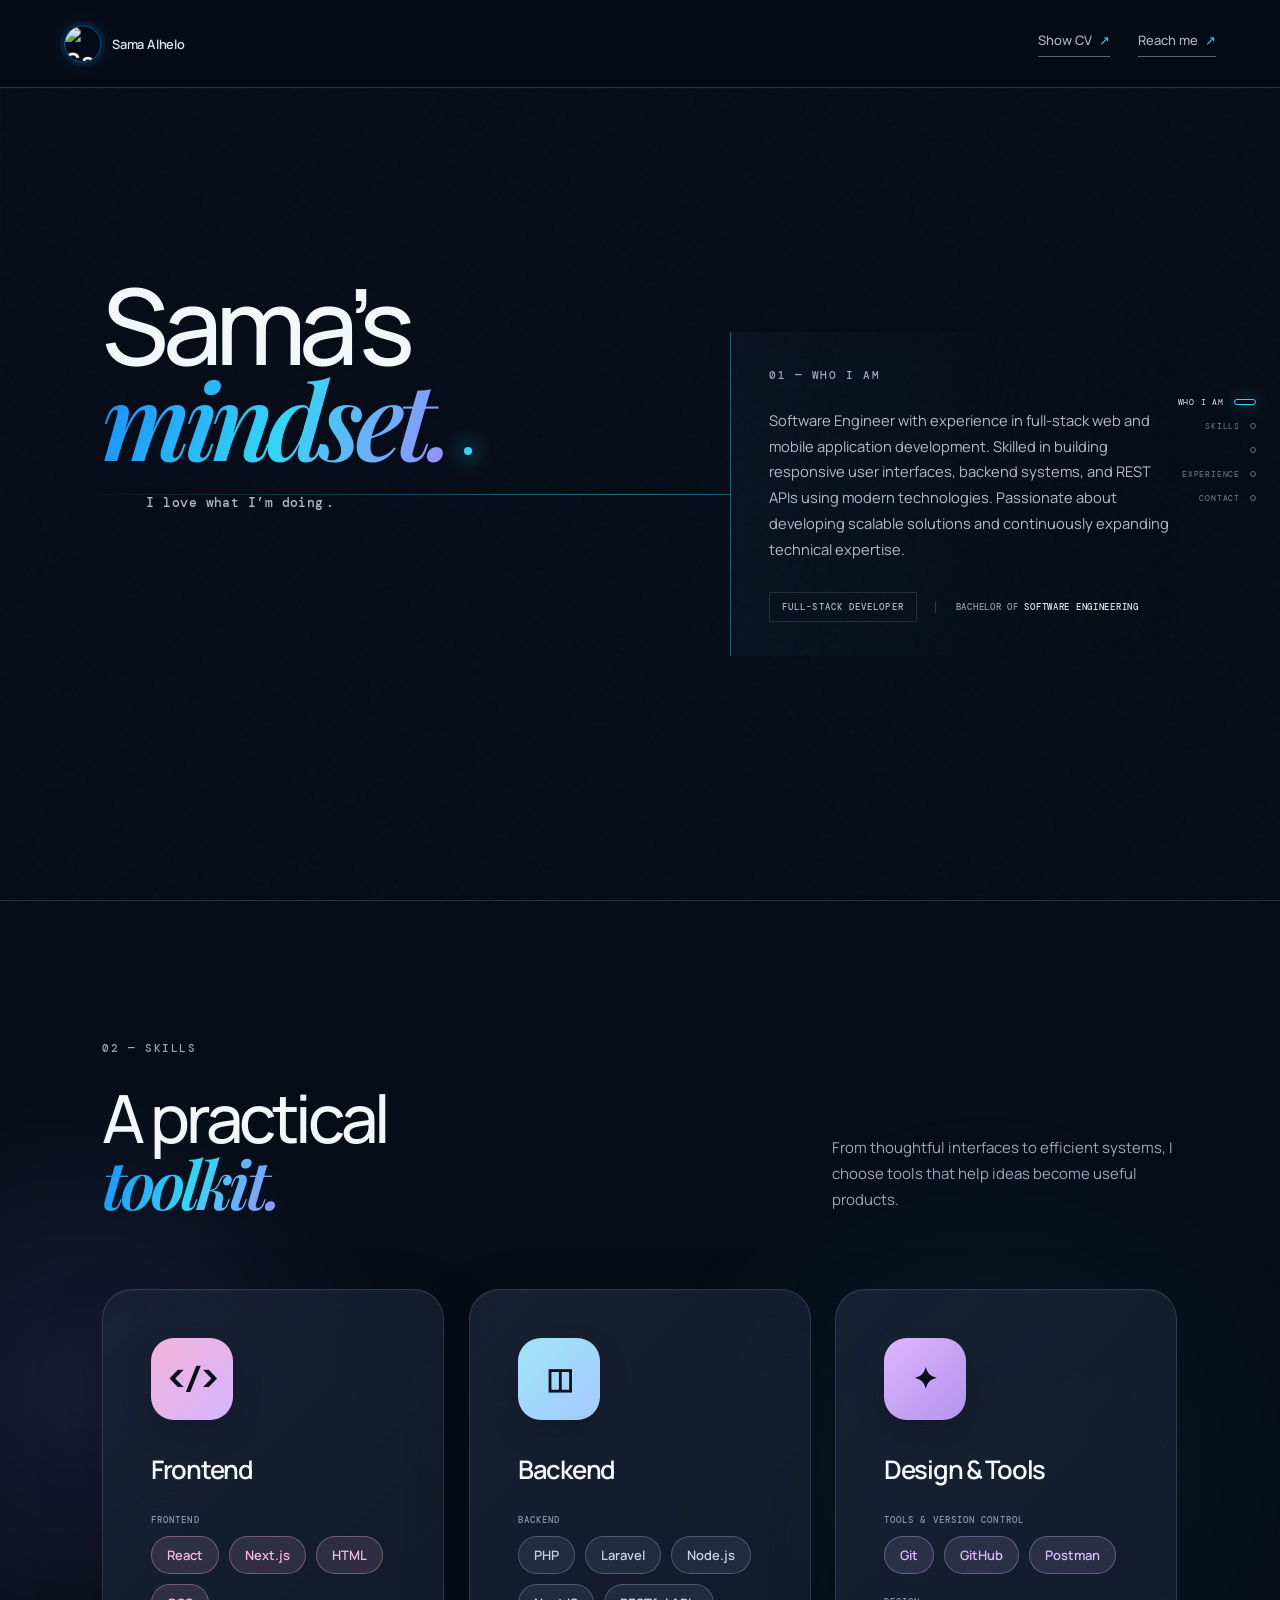
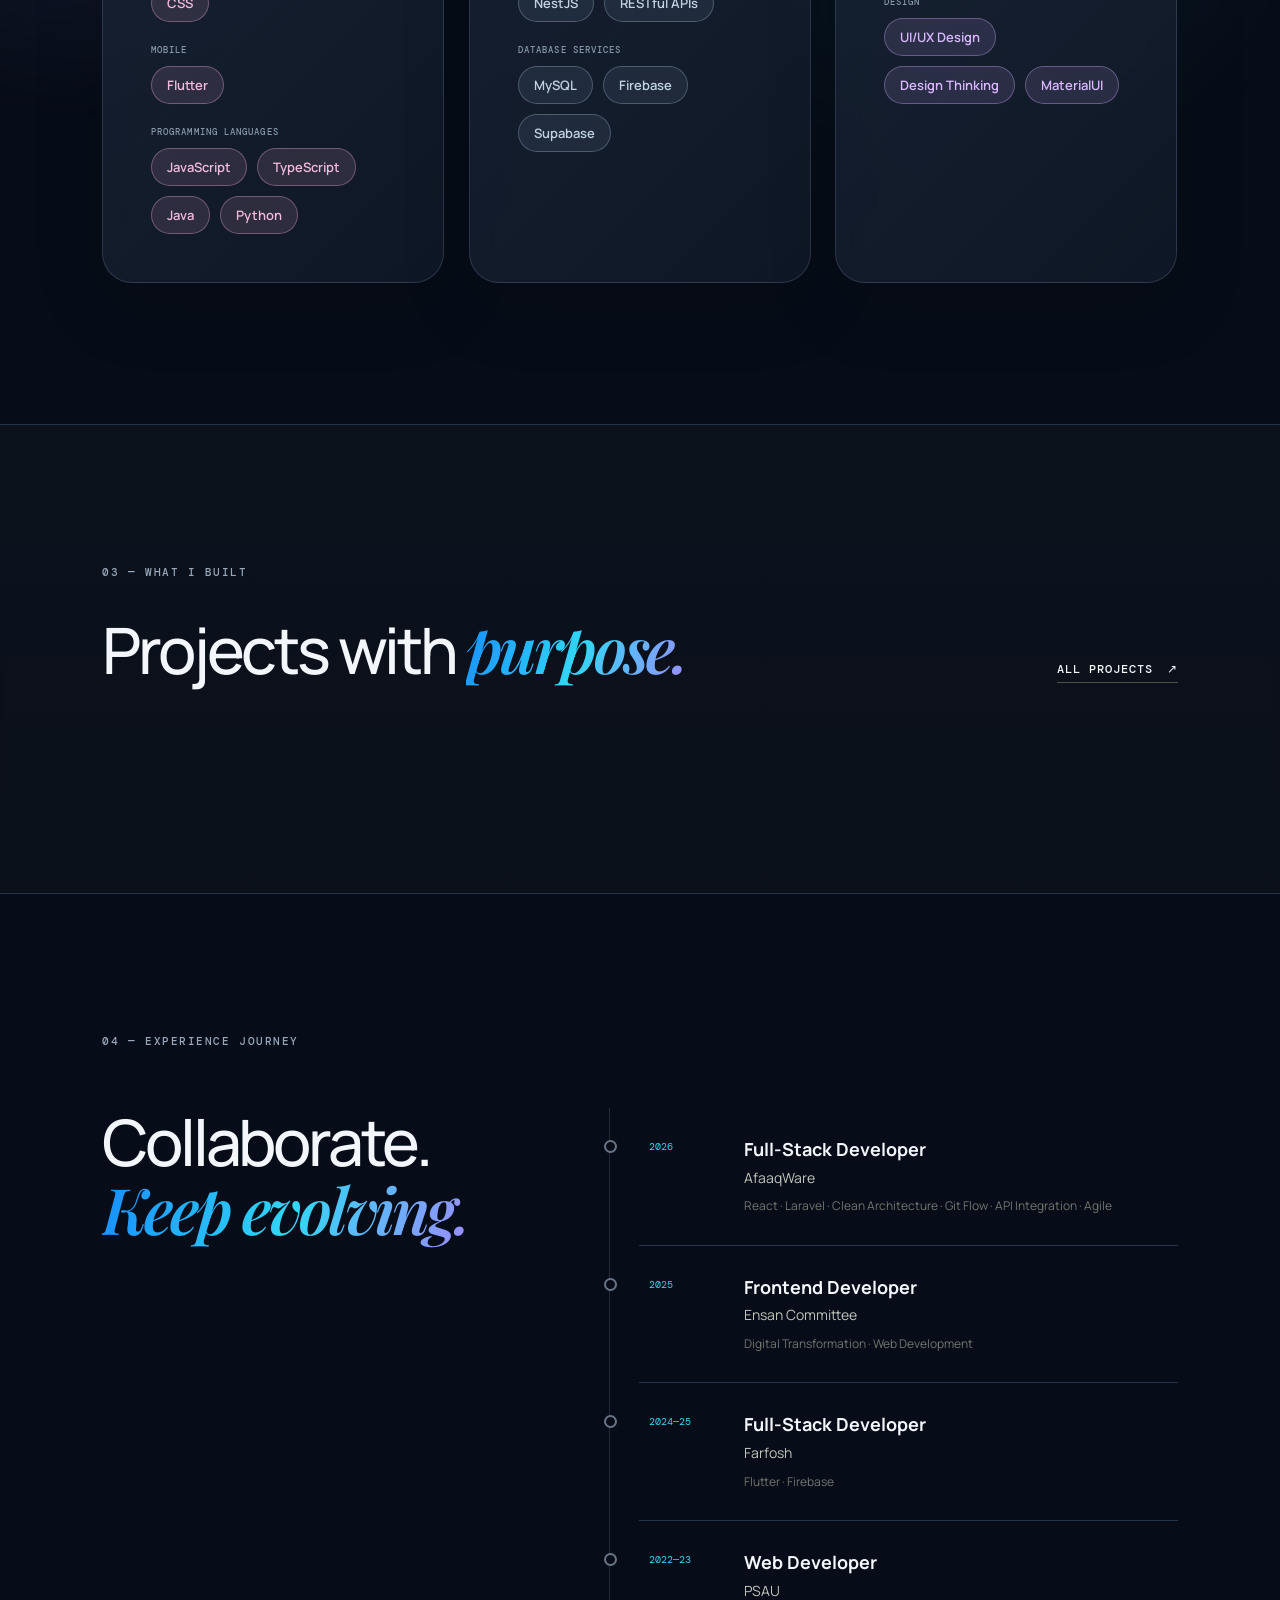
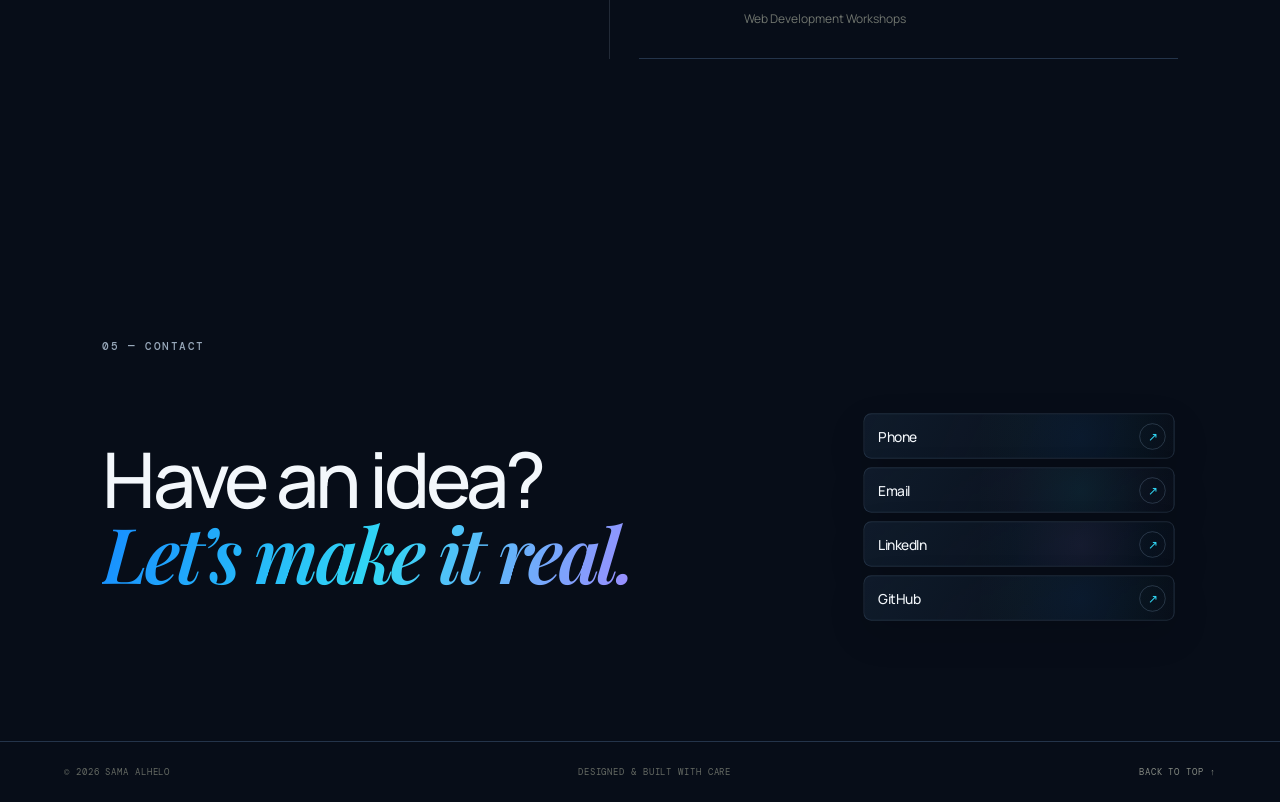
==== index.html @ 8bfcd146 "Enhance skills and portfolio navigation" ====
<!doctype html>
<html lang="en">
<head>
  <meta charset="UTF-8">
  <meta name="viewport" content="width=device-width, initial-scale=1.0">
  <meta name="description" content="Sama Alhelo Alballaq — Full-stack developer building thoughtful web and mobile experiences.">
  <meta name="theme-color" content="#0b0d0c">
  <title>Sama Alhelo — Full-Stack Developer</title>
  <link rel="icon" type="image/png" href="assets/favicon-transparent.png">
  <link rel="preconnect" href="https://fonts.googleapis.com">
  <link rel="preconnect" href="https://fonts.gstatic.com" crossorigin>
  <link rel="preconnect" href="https://cdn.jsdelivr.net" crossorigin>
  <link href="https://fonts.googleapis.com/css2?family=DM+Mono:wght@400;500&family=Manrope:wght@400;500;600;700&family=Playfair+Display:ital,wght@0,600;1,600&display=swap" rel="stylesheet">
  <link rel="stylesheet" href="styles.css">
</head>
<body>
  <div class="page-intro" aria-hidden="true">
    <div class="intro-loader">
      <img src="https://github.com/Sama-Ali.png?size=192" alt="">
    </div>
  </div>
  <div class="noise" aria-hidden="true"></div>
  <div id="cloud-root" aria-hidden="true"></div>
  <div id="three-scene" aria-hidden="true"></div>

  <nav class="section-indicator" aria-label="Portfolio sections">
    <a href="#about" data-section="about" aria-label="Who I am"><span>Who I am</span><i></i></a>
    <a href="#skills" data-section="skills" aria-label="Skills"><span>Skills</span><i></i></a>
    <a href="#work" data-section="work" aria-label="What I built"><span>What I built</span><i></i></a>
    <a href="#experience" data-section="experience" aria-label="Experience journey"><span>Experience</span><i></i></a>
    <a href="#contact" data-section="contact" aria-label="Contact"><span>Contact</span><i></i></a>
  </nav>

  <header class="site-header">
    <div class="brand" aria-label="Sama Alhelo">
      <img src="https://github.com/Sama-Ali.png?size=96" alt="Sama Alhelo’s profile photo">
      <span>Sama Alhelo</span>
    </div>
    <div class="header-actions">
      <a class="header-cv" href="assets/Sama-Alhelo-CV.pdf" target="_blank" rel="noreferrer">Show CV <span aria-hidden="true">↗</span></a>
      <a class="header-cta" href="mailto:samaali2h@gmail.com">Reach me <span aria-hidden="true">↗</span></a>
    </div>
  </header>

  <main id="top">
    <section class="hero section-shell" id="about" aria-labelledby="hero-title">
      <div class="hero-editorial">
        <div class="hero-intro">
          <h1 id="hero-title">Sama’s<br><em>mindset.</em></h1>
          <p class="hero-personal">I love what I’m doing<span>.</span></p>
        </div>
        <div class="hero-about-copy">
          <div class="eyebrow">01 — Who I am</div>
          <p>Software Engineer with experience in full-stack web and mobile application development. Skilled in building responsive user interfaces, backend systems, and REST APIs using modern technologies. Passionate about developing scalable solutions and continuously expanding technical expertise.</p>
          <div class="hero-credentials">
            <div class="hero-role"><span>Full-stack developer</span></div>
            <p class="hero-degree">Bachelor of <em>Software Engineering</em></p>
          </div>
        </div>
      </div>
    </section>

    <section class="skills-section section-shell" id="skills" aria-labelledby="skills-title">
      <div class="skills-heading">
        <div>
          <div class="eyebrow">02 — Skills</div>
          <h2 id="skills-title">A practical<br><em>toolkit.</em></h2>
        </div>
        <p>From thoughtful interfaces to efficient systems, I choose tools that help ideas become useful products.</p>
      </div>
      <div class="skills-three" id="skills-three" aria-hidden="true"></div>
      <div class="skills-grid">
        <article class="skills-group skills-group--frontend">
          <div class="skills-icon" aria-hidden="true">&lt;/&gt;</div>
          <h3>Frontend</h3>
          <div class="skill-set"><span>Frontend</span><div><b>React</b><b>Next.js</b><b>HTML</b><b>CSS</b></div></div>
          <div class="skill-set"><span>Mobile</span><div><b>Flutter</b></div></div>
          <div class="skill-set"><span>Programming Languages</span><div><b>JavaScript</b><b>TypeScript</b><b>Java</b><b>Python</b></div></div>
        </article>
        <article class="skills-group skills-group--backend">
          <div class="skills-icon" aria-hidden="true">◫</div>
          <h3>Backend</h3>
          <div class="skill-set"><span>Backend</span><div><b>PHP</b><b>Laravel</b><b>Node.js</b><b>NestJS</b><b>RESTful APIs</b></div></div>
          <div class="skill-set"><span>Database Services</span><div><b>MySQL</b><b>Firebase</b><b>Supabase</b></div></div>
        </article>
        <article class="skills-group skills-group--design">
          <div class="skills-icon" aria-hidden="true">✦</div>
          <h3>Design &amp; Tools</h3>
          <div class="skill-set"><span>Tools &amp; Version Control</span><div><b>Git</b><b>GitHub</b><b>Postman</b></div></div>
          <div class="skill-set"><span>Design</span><div><b>UI/UX Design</b><b>Design Thinking</b><b>MaterialUI</b></div></div>
        </article>
      </div>
    </section>

    <section class="work section-shell" id="work" aria-labelledby="work-title">
      <div class="section-heading">
        <div>
          <div class="eyebrow">03 — What I built</div>
          <h2 id="work-title">Projects with <em>purpose.</em></h2>
        </div>
        <a class="text-link desktop-only" href="https://github.com/Sama-Ali" target="_blank" rel="noreferrer">All projects <span>↗</span></a>
      </div>

      <div id="project-cards-root"></div>
      <a class="text-link mobile-projects-link" href="https://github.com/Sama-Ali" target="_blank" rel="noreferrer">All projects <span aria-hidden="true">↗</span></a>
    </section>

    <section class="experience section-shell" id="experience" aria-labelledby="experience-title">
      <div class="eyebrow" id="experience-title">04 — Experience journey</div>
      <div class="experience-grid">
        <h2>Collaborate.<br><em>Keep evolving.</em></h2>
        <div class="timeline" aria-label="Professional experience timeline">
          <span class="timeline-progress" aria-hidden="true"></span>
          <article><time>2026</time><div><h3>Full-Stack Developer</h3><p>AfaaqWare</p><span>React · Laravel · Clean Architecture · Git Flow · API Integration · Agile</span></div></article>
          <article><time>2025</time><div><h3>Frontend Developer</h3><p>Ensan Committee</p><span>Digital Transformation · Web Development</span></div></article>
          <article><time>2024—25</time><div><h3>Full-Stack Developer</h3><p>Farfosh</p><span>Flutter · Firebase</span></div></article>
          <article><time>2022—23</time><div><h3>Web Developer</h3><p>PSAU</p><span>Web Development Workshops</span></div></article>
        </div>
      </div>
    </section>

    <section class="contact section-shell" id="contact" aria-labelledby="contact-title">
      <div class="eyebrow">05 — Contact</div>
      <div class="contact-main">
        <h2 id="contact-title">Have an idea?<br><em>Let’s make it real.</em></h2>
        <div class="contact-links">
          <a href="tel:+966594579537"><span class="contact-link-copy"><strong>Phone</strong></span><i aria-hidden="true">↗</i></a>
          <a href="mailto:samaali2h@gmail.com"><span class="contact-link-copy"><strong>Email</strong></span><i aria-hidden="true">↗</i></a>
          <a href="https://www.linkedin.com/in/sama-alhelo" target="_blank" rel="noreferrer"><span class="contact-link-copy"><strong>LinkedIn</strong></span><i aria-hidden="true">↗</i></a>
          <a href="https://github.com/Sama-Ali" target="_blank" rel="noreferrer"><span class="contact-link-copy"><strong>GitHub</strong></span><i aria-hidden="true">↗</i></a>
        </div>
      </div>
    </section>
  </main>

  <footer class="site-footer">
    <span>© <span id="year"></span> Sama Alhelo</span>
    <span>Designed & built with care</span>
    <a href="#top">Back to top ↑</a>
  </footer>

  <script defer src="https://cdn.jsdelivr.net/npm/react@18.3.1/umd/react.production.min.js" crossorigin="anonymous"></script>
  <script defer src="https://cdn.jsdelivr.net/npm/react-dom@18.3.1/umd/react-dom.production.min.js" crossorigin="anonymous"></script>
  <script defer src="clouds-react.js"></script>
  <script defer src="projects-react.js"></script>
  <script defer src="script.js"></script>
</body>
</html>
---- styles.css ----
:root{--bg:#070d18;--bg-soft:#0a1220;--text:#f3f7fb;--muted:#98a8ba;--line:#24344a;--green:#31d7f5;--accent-start:#168bff;--accent-mid:#31d7f5;--accent-end:#9d8cff;--accent-gradient:linear-gradient(110deg,var(--accent-start) 0%,var(--accent-mid) 52%,var(--accent-end) 100%);--serif:"Playfair Display",Georgia,serif;--sans:"Manrope",Arial,sans-serif;--mono:"DM Mono",monospace}
*{box-sizing:border-box}html{scroll-behavior:smooth}body{margin:0;background:var(--bg);color:var(--text);font-family:var(--sans);font-size:16px;line-height:1.6;overflow-x:hidden}.noise{position:fixed;inset:0;opacity:.035;pointer-events:none;z-index:10;background-image:url("data:image/svg+xml,%3Csvg viewBox='0 0 180 180' xmlns='http://www.w3.org/2000/svg'%3E%3Cfilter id='n'%3E%3CfeTurbulence type='fractalNoise' baseFrequency='.9' numOctaves='3' stitchTiles='stitch'/%3E%3C/filter%3E%3Crect width='100%25' height='100%25' filter='url(%23n)' opacity='.5'/%3E%3C/svg%3E")}.site-header{height:88px;display:flex;align-items:center;justify-content:space-between;padding:0 5vw;border-bottom:1px solid var(--line);position:relative;z-index:5}.brand{font-size:24px;font-weight:700;color:var(--text);text-decoration:none;letter-spacing:-.05em}.brand span{color:var(--green)}nav{display:flex;gap:36px}nav a,.header-cta{color:var(--muted);text-decoration:none;font-size:13px;transition:.25s}nav a:hover{color:var(--text)}.header-cta{color:var(--text);border-bottom:1px solid var(--text);padding-bottom:2px}.section-shell{padding-left:8vw;padding-right:8vw}.hero{min-height:calc(100vh - 88px);padding-top:9vh;padding-bottom:5vh;position:relative;display:flex;flex-direction:column}.hero-status,.eyebrow{font:500 11px var(--mono);letter-spacing:.14em;text-transform:uppercase;color:var(--muted)}.hero-status{display:flex;align-items:center;gap:10px}.hero-status span{width:7px;height:7px;background:var(--green);border-radius:50%;box-shadow:0 0 0 4px rgba(185,255,100,.09)}h1{font-size:clamp(60px,8.25vw,132px);font-weight:500;line-height:.88;letter-spacing:-.065em;margin:5vh 0 7vh;max-width:1200px}h1 em,h2 em{font-family:var(--serif);font-weight:600;color:var(--green)}.hero-bottom{display:flex;justify-content:space-between;align-items:flex-end;margin-top:auto;padding-left:30vw}.hero-bottom p{max-width:510px;color:var(--muted);font-size:clamp(16px,1.3vw,20px);margin:0}.circle-link{width:126px;height:126px;border:1px solid #454a43;border-radius:50%;display:flex;flex-direction:column;justify-content:center;align-items:center;color:var(--text);text-decoration:none;font:11px var(--mono);text-transform:uppercase;letter-spacing:.08em;gap:8px;transition:.3s}.circle-link b{font-size:22px;font-weight:400}.circle-link:hover{background:var(--green);border-color:var(--green);color:#0b0d0c;transform:rotate(-7deg)}.hero-index{position:absolute;right:2vw;top:50%;writing-mode:vertical-rl;font:10px var(--mono);letter-spacing:.15em;color:#555a54}.about,.work,.experience{padding-top:140px;padding-bottom:140px;border-top:1px solid var(--line)}.about-grid{display:grid;grid-template-columns:1.1fr .8fr;gap:10vw;margin-top:60px}.about h2,.section-heading h2,.experience h2,.contact h2{font-size:clamp(42px,5vw,76px);font-weight:500;line-height:1.05;letter-spacing:-.05em;margin:0}.about-copy{padding-top:12px}.about-copy p{color:#b9bdb5;font-size:17px;margin:0 0 20px}.text-link{color:var(--text);font:500 12px var(--mono);text-transform:uppercase;letter-spacing:.08em;text-decoration:none;border-bottom:1px solid #4a4f48;padding-bottom:5px;display:inline-flex;gap:14px;margin-top:15px}.text-link:hover{color:var(--green);border-color:var(--green)}.capabilities{display:grid;grid-template-columns:repeat(4,1fr);margin-top:110px;border-top:1px solid var(--line)}.capabilities>div{padding:30px 25px 0 0;border-right:1px solid var(--line);min-height:165px}.capabilities>div:not(:first-child){padding-left:25px}.capabilities>div:last-child{border:0}.capabilities span,.project-number{font:10px var(--mono);color:var(--green)}.capabilities h3{font-size:18px;margin:25px 0 5px}.capabilities p{font-size:13px;color:var(--muted);margin:0}.work{background:var(--bg-soft)}.section-heading{display:flex;justify-content:space-between;align-items:flex-end;margin-bottom:70px}.section-heading h2{margin-top:35px}.project-list{display:grid;grid-template-columns:repeat(2,1fr);gap:70px 28px}.project.featured{grid-column:span 2}.project-visual{height:390px;position:relative;overflow:hidden;background:#20251f}.featured .project-visual{height:min(650px,65vw)}.visual-hireme{background:#d7fdaf;padding:7% 11%;display:flex;align-items:center;justify-content:center}.window{height:100%;width:100%;max-width:960px;background:#111411;border-radius:7px;box-shadow:0 35px 80px rgba(0,0,0,.3);position:relative;overflow:hidden}.window-top{height:9%;border-bottom:1px solid #30362f;display:flex;align-items:center;gap:7px;padding:0 18px}.window-top i{width:7px;height:7px;border-radius:50%;background:#52604c}.hire-content{padding:12% 9%}.hire-content span{font:600 clamp(26px,4vw,67px) var(--serif);display:block;margin-bottom:8%}.hire-content div{width:76%;height:7px;background:#2a3029;border-radius:4px;margin:15px 0}.hire-content div:nth-of-type(2){width:55%}.hire-content button{margin-top:7%;padding:12px 18px;background:var(--green);border:0;font:10px var(--mono)}.match-card{position:absolute;right:6%;bottom:8%;width:22%;aspect-ratio:1;background:#f2f2e8;color:#121512;padding:3%;display:flex;flex-direction:column}.match-card small{font:9px var(--mono);text-transform:uppercase}.match-card strong{font-size:clamp(25px,4vw,64px);line-height:1;margin:auto 0}.match-card span{font-size:11px}.project-info{display:grid;grid-template-columns:30px 1fr 34px;gap:18px;padding-top:25px}.project-info h3{font-size:28px;margin:0 0 7px;letter-spacing:-.03em}.project-info p{color:var(--muted);font-size:14px;max-width:650px;margin:0}.project-info>a{width:34px;height:34px;border:1px solid #41463f;border-radius:50%;display:grid;place-items:center;color:var(--text);text-decoration:none;transition:.25s}.project-info>a:hover{background:var(--green);color:#111;border-color:var(--green);transform:rotate(45deg)}.tags{display:flex;gap:8px;flex-wrap:wrap;margin-top:17px}.tags span{font:9px var(--mono);text-transform:uppercase;letter-spacing:.08em;padding:5px 8px;border:1px solid #343933;color:#adb2aa}.live-link{display:inline-block;color:var(--green);font:10px var(--mono);text-transform:uppercase;text-decoration:none;margin-top:14px}.visual-fit{background:#c7ff7c;color:#0b0d0c;padding:45px}.fit-number{font-size:clamp(72px,10vw,145px);font-weight:700;letter-spacing:-.09em;line-height:.8;position:relative;z-index:2}.fit-number span{font-size:.5em;color:#576e3c}.fit-label{position:absolute;bottom:40px;left:45px;font:12px var(--mono);text-transform:uppercase;line-height:1.6}.fit-ring{position:absolute;width:280px;height:280px;border:45px solid #0b0d0c;border-radius:50%;right:-45px;bottom:-70px;opacity:.93}.visual-arabic{background:#20212e}.hex{position:absolute;width:110px;height:100px;background:#bbfe6a;color:#10120e;display:grid;place-items:center;font-size:40px;font-weight:700;clip-path:polygon(25% 5%,75% 5%,100% 50%,75% 95%,25% 95%,0 50%)}.h1{left:16%;top:36%}.h2{left:35%;top:18%;background:#e8eadf}.h3{left:54%;top:36%}.h4{left:35%;top:54%;background:#e8eadf}.h5{left:73%;top:18%;background:#465044;color:#f0efe9}.h6{left:73%;top:54%;background:#465044;color:#f0efe9}.experience-grid{display:grid;grid-template-columns:.8fr 1.2fr;gap:10vw;margin-top:60px}.timeline{border-top:1px solid var(--line)}.timeline article{display:grid;grid-template-columns:95px 1fr;padding:27px 0;border-bottom:1px solid var(--line)}.timeline time{font:10px var(--mono);color:var(--green);padding-top:5px}.timeline h3{font-size:18px;margin:0}.timeline p{color:#c0c4bc;margin:3px 0;font-size:14px}.timeline span{font-size:12px;color:#71766f}.education{display:grid;grid-template-columns:1.25fr .75fr;padding-top:0;padding-bottom:140px}.education-card,.skills-card{padding:70px;background:#dfe2d8;color:#10120e}.skills-card{background:var(--green)}.education-card .eyebrow,.skills-card .eyebrow{color:#4d524b}.education-card h2{font-size:clamp(38px,4vw,60px);font-weight:500;line-height:1.08;letter-spacing:-.05em;margin:40px 0 20px}.education-card h2 em{color:#1d211c}.education-card>p{font-size:14px}.education-stats{display:flex;gap:65px;margin-top:75px}.education-stats>div{display:flex;flex-direction:column}.education-stats strong{font-size:46px;line-height:1}.education-stats span{font:9px var(--mono);text-transform:uppercase;margin-top:9px}.skill-cloud{display:flex;flex-wrap:wrap;gap:10px;margin-top:50px}.skill-cloud span{border:1px solid rgba(11,13,12,.35);padding:9px 13px;border-radius:50px;font:11px var(--mono)}.contact{padding-top:140px;padding-bottom:120px}.contact h2{font-size:clamp(55px,8vw,120px);line-height:.96;margin-top:60px}.contact-row{display:flex;justify-content:space-between;align-items:flex-end;margin-top:100px}.email-link{font-size:clamp(18px,2.2vw,32px);color:var(--text);text-decoration:none;border-bottom:1px solid #4a4f48}.email-link:hover{color:var(--green)}.socials{display:flex;gap:30px}.socials a{font:11px var(--mono);color:var(--muted);text-decoration:none;text-transform:uppercase}.socials a:hover{color:var(--green)}.site-footer{border-top:1px solid var(--line);padding:24px 5vw;display:flex;justify-content:space-between;color:#656a63;font:9px var(--mono);text-transform:uppercase;letter-spacing:.1em}.site-footer a{color:#858a82;text-decoration:none}
@media(max-width:800px){.site-header{height:70px}.site-header nav{display:none}.section-shell{padding-left:6vw;padding-right:6vw}.hero{min-height:calc(100svh - 70px);padding-top:9vh}h1{font-size:clamp(49px,15vw,75px);margin-top:5vh;line-height:.93}.hero-bottom{padding-left:0;align-items:flex-end}.hero-bottom p{max-width:65%;font-size:14px}.circle-link{width:92px;height:92px;font-size:8px}.hero-index{display:none}.about,.work,.experience{padding-top:90px;padding-bottom:90px}.about-grid,.experience-grid{grid-template-columns:1fr;gap:35px;margin-top:35px}.about h2,.section-heading h2,.experience h2{font-size:43px}.capabilities{grid-template-columns:1fr 1fr;margin-top:70px}.capabilities>div,.capabilities>div:not(:first-child){padding:25px 16px 0 0;border-bottom:1px solid var(--line);min-height:150px}.capabilities>div:nth-child(2n){padding-left:18px;border-right:0}.section-heading{margin-bottom:45px}.desktop-only{display:none}.project-list{grid-template-columns:1fr;gap:60px}.project.featured{grid-column:auto}.project-visual,.featured .project-visual{height:350px}.visual-hireme{padding:9% 7%}.match-card{width:30%}.project-info{grid-template-columns:22px 1fr 34px;gap:10px}.fit-ring{width:220px;height:220px}.hex{width:82px;height:76px;font-size:30px}.h1{left:9%}.h2,.h4{left:35%}.h3{left:61%}.h5,.h6{display:none}.education{grid-template-columns:1fr;padding-left:0;padding-right:0;padding-bottom:90px}.education-card,.skills-card{padding:55px 7vw}.education-stats{gap:30px;margin-top:50px}.contact{padding-top:90px;padding-bottom:80px}.contact-row{align-items:flex-start;flex-direction:column;gap:40px;margin-top:60px}.socials{gap:20px}.site-footer{gap:15px;flex-wrap:wrap}.site-footer span:nth-child(2){display:none}}
@media(prefers-reduced-motion:no-preference){.hero-status,h1,.hero-bottom{animation:rise .8s both}.hero-status{animation-delay:.05s}h1{animation-delay:.12s}.hero-bottom{animation-delay:.22s}@keyframes rise{from{opacity:0;transform:translateY(24px)}to{opacity:1;transform:none}}.project,.timeline article,.capabilities>div{opacity:0;transform:translateY(24px);transition:opacity .7s,transform .7s}.is-visible{opacity:1!important;transform:none!important}}

.hero{min-height:auto;padding-bottom:100px}
.hero h1{margin-bottom:10vh}
.hero-bottom{margin-top:0}
.hero-about-copy{max-width:610px}
.hero-about-copy .eyebrow{margin-bottom:18px}
.hero-about-copy p{color:var(--muted);font-size:clamp(15px,1.15vw,18px);max-width:100%;margin:0 0 14px}
.hero .capabilities{margin-top:90px}
@media(max-width:800px){.hero{padding-bottom:70px}.hero h1{margin-bottom:8vh}.hero-bottom{align-items:flex-end}.hero-about-copy{max-width:68%}.hero-about-copy p{font-size:13px;line-height:1.65;max-width:100%}.hero-about-copy p:last-child{display:none}.hero .capabilities{margin-top:65px}}

/* Aurora palette inspired by the supplied violet-to-aqua wave. */
h1 em,h2 em{color:var(--green);background:var(--accent-gradient);-webkit-background-clip:text;background-clip:text;-webkit-text-fill-color:transparent}
.brand span{color:var(--accent-start)}
.hero-status span{background:var(--accent-mid);box-shadow:0 0 0 4px rgba(82,229,210,.1)}
.circle-link:hover,.project-info>a:hover{background:var(--accent-gradient);border-color:var(--accent-mid)}
.visual-hireme{background:var(--accent-gradient)}
.hire-content button{background:var(--accent-gradient);color:#081019}
.visual-fit{background:linear-gradient(135deg,#d96aef 0%,#68d9e9 72%,#66baff 100%)}
.fit-number span{color:#364b69}
.hex{background:linear-gradient(135deg,#d96aef,#70dfe7)}
.h3{background:linear-gradient(135deg,#52e5d2,#66baff)}
.skills-card{background:var(--accent-gradient)}
.work{background:linear-gradient(180deg,rgba(13,19,29,.9) 0%,rgba(11,17,26,.82) 100%);backdrop-filter:blur(2px)}

/* Atmospheric hero clouds */
.site-header,main,.site-footer{position:relative;z-index:1}
.hero{isolation:isolate;overflow:hidden}
.hero-status,.hero h1,.hero-bottom,.hero .capabilities{position:relative;z-index:2}
.hero-index{z-index:2}
#cloud-root{position:fixed;inset:0;z-index:0;pointer-events:none}
.cloudscape{position:absolute;inset:-8vh -5vw;overflow:hidden;pointer-events:none;will-change:transform}
.cloud-layer{position:absolute;inset:0;will-change:transform}
.cloud{position:absolute;width:clamp(280px,35vw,560px);height:clamp(125px,17vw,255px);opacity:.18;filter:blur(15px);background:radial-gradient(ellipse 29% 42% at 24% 66%,rgba(218,106,239,.9) 0 68%,transparent 72%),radial-gradient(ellipse 27% 57% at 43% 49%,rgba(173,151,239,.88) 0 67%,transparent 71%),radial-gradient(ellipse 31% 49% at 64% 57%,rgba(82,229,210,.82) 0 68%,transparent 72%),radial-gradient(ellipse 29% 35% at 80% 72%,rgba(102,186,255,.75) 0 67%,transparent 72%);mix-blend-mode:screen;will-change:transform}
.cloud-one{right:-6%;top:7%;animation:cloud-drift-one 18s ease-in-out infinite alternate}
.cloud-two{left:-14%;top:38%;width:clamp(260px,30vw,460px);opacity:.11;animation:cloud-drift-two 22s ease-in-out infinite alternate-reverse}
.cloud-three{right:5%;bottom:19%;width:clamp(220px,25vw,380px);opacity:.09;filter:blur(20px);animation:cloud-drift-three 26s ease-in-out infinite alternate}
.cloud-four{left:18%;bottom:-5%;width:clamp(240px,30vw,470px);opacity:.08;filter:blur(24px);animation:cloud-drift-two 29s ease-in-out infinite alternate}
.cloud-five{right:-12%;top:51%;width:clamp(260px,32vw,500px);opacity:.1;filter:blur(22px);animation:cloud-drift-one 31s ease-in-out infinite alternate-reverse}
.cloud-haze{position:absolute;inset:5% -15% 30%;opacity:.16;filter:blur(65px);background:radial-gradient(ellipse at 76% 25%,rgba(86,221,218,.32),transparent 34%),radial-gradient(ellipse at 19% 62%,rgba(216,106,239,.22),transparent 28%)}
@keyframes cloud-drift-one{to{transform:translate3d(-4vw,2vh,0) scale(1.05)}}
@keyframes cloud-drift-two{to{transform:translate3d(5vw,-2vh,0) scale(.96)}}
@keyframes cloud-drift-three{to{transform:translate3d(-3vw,-2vh,0) scale(1.08)}}
@media(max-width:800px){.cloud{opacity:.1;filter:blur(13px)}.cloud-one{right:-35%;top:9%}.cloud-two{left:-42%;top:44%;opacity:.07}.cloud-three,.cloud-four{display:none}.cloud-five{right:-45%;top:66%;opacity:.07}.cloud-haze{opacity:.08}}
@media(prefers-reduced-motion:reduce){.cloud{animation:none}.cloudscape,.cloud-layer{transform:none!important}}

/* Opening sequence */
.page-intro{position:fixed;inset:0;z-index:100;background:#090e16;display:grid;place-content:center;transition:opacity .65s cubic-bezier(.4,0,.2,1),visibility .65s}
.intro-loader{position:relative;display:grid;width:clamp(104px,11vw,150px);aspect-ratio:1;place-items:center;opacity:0;transform:scale(.88);animation:intro-mark-in .55s .08s cubic-bezier(.2,.8,.2,1) forwards}
.intro-loader::before{content:"";position:absolute;inset:-13px;border-radius:50%;background:conic-gradient(from 20deg,transparent 0 14%,var(--accent-start) 27%,var(--accent-mid) 53%,var(--accent-end) 72%,transparent 87%);-webkit-mask:radial-gradient(farthest-side,transparent calc(100% - 3px),#000 calc(100% - 2px));mask:radial-gradient(farthest-side,transparent calc(100% - 3px),#000 calc(100% - 2px));animation:intro-ring-spin 1.1s .2s linear infinite}
.intro-loader::after{content:"";position:absolute;inset:-26px;border:1px solid rgba(49,215,245,.12);border-radius:50%;box-shadow:0 0 36px rgba(22,139,255,.16)}
.intro-loader img{position:relative;z-index:1;width:100%;height:100%;border-radius:50%;object-fit:cover;filter:drop-shadow(0 0 18px rgba(22,139,255,.28))}
body.is-ready .page-intro{opacity:0;visibility:hidden;transition-delay:.85s}
.site-header,.hero-status,.hero h1,.hero-bottom,.hero .capabilities,#cloud-root{opacity:0}
body.is-ready #cloud-root{animation:opening-fade 1.4s .55s ease-out forwards}
body.is-ready .site-header{animation:opening-down .7s .88s cubic-bezier(.2,.8,.2,1) forwards}
body.is-ready .hero-status{animation:opening-up .65s 1s cubic-bezier(.2,.8,.2,1) forwards}
body.is-ready .hero h1{animation:opening-title .95s 1.08s cubic-bezier(.16,1,.3,1) forwards}
body.is-ready .hero-bottom{animation:opening-up .8s 1.28s cubic-bezier(.2,.8,.2,1) forwards}
body.is-ready .hero .capabilities{animation:opening-up .8s 1.42s cubic-bezier(.2,.8,.2,1) forwards}
@keyframes intro-mark-in{to{opacity:1;transform:none}}
@keyframes intro-ring-spin{to{transform:rotate(360deg)}}
@keyframes opening-fade{to{opacity:1}}
@keyframes opening-down{from{opacity:0;transform:translateY(-18px)}to{opacity:1;transform:none}}
@keyframes opening-up{from{opacity:0;transform:translateY(26px)}to{opacity:1;transform:none}}
@keyframes opening-title{from{opacity:0;transform:translateY(42px);filter:blur(8px)}to{opacity:1;transform:none;filter:blur(0)}}
@media(prefers-reduced-motion:reduce){.page-intro{display:none}.site-header,.hero-status,.hero h1,.hero-bottom,.hero .capabilities,#cloud-root{opacity:1!important;animation:none!important}}

/* Refined identity and hero composition */
.brand{display:flex;align-items:center;gap:11px;letter-spacing:0}
.brand img{width:38px;height:38px;border-radius:50%;object-fit:cover;border:1px solid rgba(102,186,255,.45);box-shadow:0 0 0 4px rgba(82,229,210,.06)}
.brand span{color:#dce2e8;font:500 11px var(--mono);letter-spacing:.02em}
.hero::before{content:"";position:absolute;inset:0;z-index:0;pointer-events:none;background:linear-gradient(rgba(102,186,255,.028) 1px,transparent 1px),linear-gradient(90deg,rgba(102,186,255,.028) 1px,transparent 1px);background-size:72px 72px;mask-image:linear-gradient(to bottom,rgba(0,0,0,.75),transparent 78%)}
.hero::after{content:"";position:absolute;z-index:0;width:min(42vw,620px);aspect-ratio:1;right:-14%;top:4%;border:1px solid rgba(102,186,255,.12);border-radius:50%;box-shadow:0 0 0 70px rgba(82,229,210,.018),0 0 0 140px rgba(217,106,239,.015);pointer-events:none}
.hero-role{position:relative;z-index:2;display:flex;align-items:center;gap:12px;width:max-content;padding:8px 12px;border:1px solid rgba(130,151,176,.22);background:rgba(12,19,29,.45);backdrop-filter:blur(12px);color:#aeb8c4;font:500 9px var(--mono);letter-spacing:.12em;text-transform:uppercase}
.hero-role i{display:block;width:4px;height:4px;border-radius:50%;background:var(--accent-mid);box-shadow:0 0 10px var(--accent-mid)}
.hero h1{position:relative;display:inline-block;width:max-content;padding-right:.28em}
.hero h1::after{content:"";position:absolute;width:8px;height:8px;right:0;bottom:.12em;border-radius:50%;background:var(--accent-mid);box-shadow:0 0 22px 5px rgba(82,229,210,.35)}
.hero-about-copy{padding:25px 28px;border-left:1px solid rgba(82,229,210,.36);background:linear-gradient(90deg,rgba(82,229,210,.04),transparent);backdrop-filter:blur(3px)}
.hero-about-copy p{line-height:1.75;color:#b3bdc8}
.hero .capabilities>div{transition:background .3s ease,border-color .3s ease,transform .3s ease}
.hero .capabilities>div:hover{background:linear-gradient(180deg,rgba(82,229,210,.055),rgba(217,106,239,.025));border-right-color:rgba(82,229,210,.3);transform:translateY(-5px)}
body.is-ready .hero-role{animation:opening-up .65s 1s cubic-bezier(.2,.8,.2,1) both}
@media(max-width:800px){.brand span{display:none}.brand img{width:34px;height:34px}.hero-role{font-size:7px;gap:8px;padding:7px 9px}.hero h1{width:auto}.hero h1::after{width:6px;height:6px;right:2px}.hero-about-copy{max-width:72%;padding:17px 0 17px 16px}.hero-about-copy p,.hero-about-copy p:last-child{display:block;font-size:12px;line-height:1.65}.hero::after{width:75vw;right:-42%;top:12%}}

/* Final hero refinements */
.hero::after{display:none}
.hero h1{margin-bottom:28px}
.hero-role{margin-bottom:8vh}
.brand{cursor:default}
.brand span{font-family:var(--sans);font-size:13px;font-weight:600;letter-spacing:-.01em}
.cloud{opacity:.26;filter:blur(12px)}
.cloud-one{left:45%;right:auto;top:7%;animation:cloud-spread-right 19s ease-in-out infinite alternate}
.cloud-two{left:38%;top:35%;opacity:.18;animation:cloud-spread-left 23s ease-in-out infinite alternate}
.cloud-three{left:48%;right:auto;bottom:15%;opacity:.16;animation:cloud-spread-right-soft 27s ease-in-out infinite alternate}
.cloud-four{left:45%;bottom:-5%;opacity:.14;animation:cloud-spread-left-soft 31s ease-in-out infinite alternate}
.cloud-five{left:44%;right:auto;top:52%;opacity:.17;animation:cloud-spread-right 34s ease-in-out infinite alternate-reverse}
.cloud-haze{opacity:.22}
@keyframes cloud-spread-right{from{transform:translate3d(-18%,0,0) scale(.92)}to{transform:translate3d(38vw,2vh,0) scale(1.08)}}
@keyframes cloud-spread-left{from{transform:translate3d(-12%,0,0) scale(.94)}to{transform:translate3d(-44vw,-2vh,0) scale(1.06)}}
@keyframes cloud-spread-right-soft{from{transform:translate3d(-20%,0,0) scale(.9)}to{transform:translate3d(26vw,-3vh,0) scale(1.04)}}
@keyframes cloud-spread-left-soft{from{transform:translate3d(-15%,0,0) scale(.92)}to{transform:translate3d(-32vw,3vh,0) scale(1.07)}}
@media(max-width:800px){.hero h1{margin-bottom:20px}.hero-role{margin-bottom:7vh}.cloud{opacity:.16;filter:blur(10px)}.cloud-one{left:35%;right:auto}.cloud-two{left:35%;opacity:.12}.cloud-five{left:40%;right:auto;opacity:.11}.cloud-haze{opacity:.13}}

/* Full-screen hero and clearer atmosphere */
.hero{min-height:calc(100svh - 88px)}
.cloud{opacity:.38;filter:blur(7px);mix-blend-mode:screen}
.cloud-two{opacity:.28}.cloud-three{opacity:.25}.cloud-four{opacity:.22}.cloud-five{opacity:.27}
.cloud-haze{opacity:.3;filter:blur(48px)}
@media(max-width:800px){.hero{min-height:calc(100svh - 70px)}.cloud{opacity:.24;filter:blur(7px)}.cloud-two{opacity:.18}.cloud-five{opacity:.17}.cloud-haze{opacity:.2}}

/* One-screen hero and one-time cloud reveal */
@media(min-width:801px){.hero{height:calc(100svh - 88px);min-height:0;padding-top:7vh;padding-bottom:5vh}.hero h1{margin-top:4vh}.hero-bottom{margin-top:auto}.hero-role{margin-bottom:5vh}}
.capabilities-band{margin-top:0;padding-top:0;padding-bottom:70px;background:rgba(9,14,22,.36);backdrop-filter:blur(5px)}
.capabilities-band>div{padding-top:30px}
.cloud{opacity:.17;filter:blur(15px)}
.cloud-two{opacity:.12}.cloud-three{opacity:.1}.cloud-four{opacity:.09}.cloud-five{opacity:.11}
.cloud-haze{opacity:.14;filter:blur(62px)}
.cloud-one{animation:cloud-open-right 2.8s 1.05s cubic-bezier(.16,1,.3,1) both}
.cloud-two{animation:cloud-open-left 3s 1.12s cubic-bezier(.16,1,.3,1) both}
.cloud-three{animation:cloud-open-right-soft 3.2s 1.18s cubic-bezier(.16,1,.3,1) both}
.cloud-four{animation:cloud-open-left-soft 3.25s 1.24s cubic-bezier(.16,1,.3,1) both}
.cloud-five{animation:cloud-open-right 3.4s 1.3s cubic-bezier(.16,1,.3,1) both}
@keyframes cloud-open-right{from{transform:translate3d(-35%,0,0) scale(.72);opacity:0}to{transform:translate3d(25vw,2vh,0) scale(1);opacity:1}}
@keyframes cloud-open-left{from{transform:translate3d(5%,0,0) scale(.72);opacity:0}to{transform:translate3d(-36vw,-2vh,0) scale(1);opacity:1}}
@keyframes cloud-open-right-soft{from{transform:translate3d(-30%,0,0) scale(.75);opacity:0}to{transform:translate3d(18vw,-2vh,0) scale(1);opacity:1}}
@keyframes cloud-open-left-soft{from{transform:translate3d(0,0,0) scale(.75);opacity:0}to{transform:translate3d(-26vw,2vh,0) scale(1);opacity:1}}
@media(max-width:800px){.hero{height:auto;min-height:calc(100svh - 70px)}.capabilities-band{padding-bottom:50px}.cloud{opacity:.12;filter:blur(13px)}.cloud-two,.cloud-five{opacity:.08}.cloud-haze{opacity:.1}}

/* Softer, cohesive cloud silhouettes */
.cloud{width:clamp(320px,38vw,610px);height:clamp(120px,14vw,220px);background:linear-gradient(105deg,rgba(217,106,239,.72),rgba(82,229,210,.68) 55%,rgba(102,186,255,.65));border-radius:0;filter:blur(13px);opacity:.14;-webkit-mask:radial-gradient(ellipse 30% 48% at 22% 70%,#000 96%,transparent 100%),radial-gradient(ellipse 27% 64% at 40% 52%,#000 96%,transparent 100%),radial-gradient(ellipse 31% 72% at 59% 45%,#000 96%,transparent 100%),radial-gradient(ellipse 27% 53% at 77% 66%,#000 96%,transparent 100%),radial-gradient(ellipse 48% 26% at 50% 79%,#000 96%,transparent 100%);mask:radial-gradient(ellipse 30% 48% at 22% 70%,#000 96%,transparent 100%),radial-gradient(ellipse 27% 64% at 40% 52%,#000 96%,transparent 100%),radial-gradient(ellipse 31% 72% at 59% 45%,#000 96%,transparent 100%),radial-gradient(ellipse 27% 53% at 77% 66%,#000 96%,transparent 100%),radial-gradient(ellipse 48% 26% at 50% 79%,#000 96%,transparent 100%)}
.cloud-two{width:clamp(280px,32vw,500px);opacity:.1}.cloud-three{width:clamp(250px,28vw,440px);opacity:.085}.cloud-four{width:clamp(290px,33vw,520px);opacity:.075}.cloud-five{width:clamp(270px,31vw,490px);opacity:.095}
@media(max-width:800px){.cloud{width:360px;height:135px;opacity:.1;filter:blur(11px)}.cloud-two,.cloud-five{opacity:.07}}

/* Restored cloud treatment from before the clarity changes */
.cloud{width:clamp(280px,35vw,560px);height:clamp(125px,17vw,255px);opacity:.24;filter:blur(12px);-webkit-mask:none;mask:none;background:radial-gradient(ellipse 29% 42% at 24% 66%,rgba(22,139,255,.88) 0 68%,transparent 72%),radial-gradient(ellipse 27% 57% at 43% 49%,rgba(49,215,245,.84) 0 67%,transparent 71%),radial-gradient(ellipse 31% 49% at 64% 57%,rgba(115,194,255,.78) 0 68%,transparent 72%),radial-gradient(ellipse 29% 35% at 80% 72%,rgba(157,140,255,.72) 0 67%,transparent 72%)}
.cloud-one{left:45%;right:auto;top:7%;animation:cloud-spread-right 19s ease-in-out infinite alternate}
.cloud-two{left:38%;top:35%;width:clamp(260px,30vw,460px);opacity:.18;animation:cloud-spread-left 23s ease-in-out infinite alternate}
.cloud-three{left:48%;right:auto;bottom:15%;width:clamp(220px,25vw,380px);opacity:.16;filter:blur(20px);animation:cloud-spread-right-soft 27s ease-in-out infinite alternate}
.cloud-four{left:45%;bottom:-5%;width:clamp(240px,30vw,470px);opacity:.14;filter:blur(24px);animation:cloud-spread-left-soft 31s ease-in-out infinite alternate}
.cloud-five{left:44%;right:auto;top:52%;width:clamp(260px,32vw,500px);opacity:.17;filter:blur(22px);animation:cloud-spread-right 34s ease-in-out infinite alternate-reverse}
.cloud-haze{opacity:.22;filter:blur(65px)}
@media(max-width:800px){.cloud{width:clamp(280px,35vw,560px);height:clamp(125px,17vw,255px);opacity:.16;filter:blur(10px)}.cloud-one{left:35%;right:auto}.cloud-two{left:35%;opacity:.12}.cloud-three,.cloud-four{display:none}.cloud-five{left:40%;right:auto;opacity:.11}.cloud-haze{opacity:.13}}

.hero-bottom{margin-bottom:9vh}
@media(max-width:800px){.hero-bottom{margin-bottom:4vh}}

/* Interactive project cards */
.project-card-grid{display:grid;grid-template-columns:repeat(2,minmax(0,1fr));gap:22px}
.project-card{appearance:none;width:100%;padding:0;border:1px solid rgba(122,139,160,.2);background:#0a1019;color:var(--text);text-align:left;cursor:pointer;overflow:hidden;font:inherit;transition:transform .35s cubic-bezier(.2,.8,.2,1),border-color .35s,box-shadow .35s}
.project-card:hover,.project-card.is-active{transform:translateY(-5px);border-color:rgba(82,229,210,.45);box-shadow:0 22px 55px rgba(0,0,0,.28),0 0 35px rgba(82,229,210,.05)}
.project-card-image{position:relative;display:block;aspect-ratio:16/9;overflow:hidden;background:#101725}
.project-card-image img{width:100%;height:100%;display:block;object-fit:cover;transition:transform .7s cubic-bezier(.2,.8,.2,1),filter .35s}
.project-card:hover img,.project-card.is-active img{transform:scale(1.035);filter:saturate(1.08)}
.project-card-shade{position:absolute;inset:0;background:linear-gradient(180deg,transparent 45%,rgba(5,9,15,.68));pointer-events:none}
.project-card-number{position:absolute;left:18px;top:16px;padding:6px 8px;background:rgba(5,9,15,.68);border:1px solid rgba(255,255,255,.14);backdrop-filter:blur(10px);font:9px var(--mono);letter-spacing:.1em}
.project-card-action{position:absolute;right:18px;bottom:16px;width:40px;height:40px;border-radius:50%;display:grid;place-items:center;background:rgba(8,13,21,.72);border:1px solid rgba(255,255,255,.2);backdrop-filter:blur(10px);font-size:23px;font-weight:300;transition:background .3s,color .3s,transform .3s}
.project-card:hover .project-card-action,.project-card.is-active .project-card-action{background:var(--accent-gradient);color:#09101a;transform:rotate(90deg)}
.project-card-copy{display:flex;align-items:flex-end;justify-content:space-between;gap:20px;padding:22px}
.project-card-copy strong{font-size:24px;letter-spacing:-.04em}.project-card-copy small{color:var(--muted);font:9px var(--mono);text-transform:uppercase;letter-spacing:.08em;text-align:right}
.project-detail-panel{display:grid;grid-template-columns:45px minmax(0,1fr) auto;gap:28px;margin-top:24px;padding:34px;border:1px solid rgba(82,229,210,.26);background:linear-gradient(115deg,rgba(82,229,210,.055),rgba(217,106,239,.035));backdrop-filter:blur(14px);animation:project-detail-in .45s cubic-bezier(.2,.8,.2,1) both;outline:none}
.project-detail-index{color:var(--accent-mid);font:10px var(--mono);padding-top:7px}.project-detail-label{margin:0 0 8px!important;color:var(--accent-mid)!important;font:9px var(--mono)!important;text-transform:uppercase;letter-spacing:.12em}.project-detail-copy h3{font-size:32px;line-height:1;margin:0 0 14px;letter-spacing:-.04em}.project-detail-copy>p{max-width:720px;color:#aeb7c2;font-size:14px;margin:0;line-height:1.75}.project-detail-tags{display:flex;flex-wrap:wrap;gap:8px;margin-top:20px}.project-detail-tags span{padding:5px 9px;border:1px solid rgba(135,151,171,.28);color:#b8c1cb;font:9px var(--mono);text-transform:uppercase}.project-detail-links{display:flex;flex-direction:column;align-items:flex-end;justify-content:flex-end;gap:12px}.project-detail-links a{color:var(--text);text-decoration:none;font:10px var(--mono);text-transform:uppercase;border-bottom:1px solid #46505d;padding-bottom:4px}.project-detail-links a:hover{color:var(--accent-mid);border-color:var(--accent-mid)}
@keyframes project-detail-in{from{opacity:0;transform:translateY(-14px);clip-path:inset(0 0 100% 0)}to{opacity:1;transform:none;clip-path:inset(0)}}
@media(max-width:800px){.project-card-grid{grid-template-columns:1fr;gap:18px}.project-card-copy{padding:17px}.project-card-copy strong{font-size:21px}.project-detail-panel{grid-template-columns:25px 1fr;padding:24px 18px;gap:10px}.project-detail-links{grid-column:2;align-items:flex-start;flex-direction:row;margin-top:10px}.project-detail-copy h3{font-size:27px}.project-detail-copy>p{font-size:13px}}

/* Authentic project artwork — preserve full logos without cropping */
.project-card-image img{object-fit:contain;transform:none!important;filter:none!important}
.project-card-1 .project-card-image{background:#f8f9fb}
.project-card-2 .project-card-image{background:#000}
.project-card-3 .project-card-image{background:linear-gradient(90deg,#a452ef 0 50%,#20c463 50%)}
.project-card-4 .project-card-image{background:#f287df}
.project-card:hover .project-card-image img,.project-card.is-active .project-card-image img{filter:saturate(1.04) contrast(1.02)!important}

/* Project modal and retired layout cleanup */
[hidden]{display:none!important}
.project-card-number{display:none!important}
.project-modal-backdrop{position:fixed;inset:0;z-index:80;display:grid;place-items:center;padding:32px;background:rgba(2,6,11,.78);backdrop-filter:blur(16px);animation:modal-backdrop-in .28s ease-out both}
.project-modal{position:relative;width:min(960px,94vw);max-height:90vh;overflow:auto;border:1px solid rgba(113,213,225,.32);background:#0a111b;box-shadow:0 40px 120px rgba(0,0,0,.65);outline:none;animation:modal-card-in .45s cubic-bezier(.16,1,.3,1) both}
.project-modal-close{position:absolute;right:18px;top:18px;z-index:2;width:42px;height:42px;border-radius:50%;border:1px solid rgba(255,255,255,.24);background:rgba(5,9,15,.76);backdrop-filter:blur(10px);color:#fff;font:300 25px/1 var(--sans);cursor:pointer;transition:background .25s,color .25s,transform .25s}
.project-modal-close:hover{background:var(--accent-gradient);color:#071019;transform:rotate(90deg)}
.project-modal-image{height:min(48vh,470px);display:grid;place-items:center;overflow:hidden}
.project-modal-image img{width:100%;height:100%;object-fit:contain;display:block}
.project-modal-image.project-card-1{background:#f8f9fb}.project-modal-image.project-card-2{background:#000}.project-modal-image.project-card-3{background:linear-gradient(90deg,#a452ef 0 50%,#20c463 50%)}.project-modal-image.project-card-4{background:#f287df}
.project-modal-content{padding:34px 38px 38px}.project-modal-content h3{font-size:clamp(32px,4vw,52px);letter-spacing:-.05em;line-height:1;margin:0 0 16px}.project-modal-content>p:not(.project-detail-label){max-width:760px;color:#adb7c3;font-size:15px;line-height:1.75;margin:0}.project-modal-content .project-detail-links{flex-direction:row;align-items:center;justify-content:flex-start;margin-top:26px}
@keyframes modal-backdrop-in{from{opacity:0}to{opacity:1}}
@keyframes modal-card-in{from{opacity:0;transform:translateY(24px) scale(.975)}to{opacity:1;transform:none}}
@media(max-width:800px){.project-modal-backdrop{padding:14px}.project-modal{width:100%;max-height:92vh}.project-modal-image{height:34vh}.project-modal-content{padding:26px 22px 30px}.project-modal-content>p:not(.project-detail-label){font-size:13px}.project-modal-close{right:12px;top:12px;width:38px;height:38px}}

.experience-grid-single{grid-template-columns:1fr;margin-left:30vw}
@media(max-width:800px){.experience-grid-single{margin-left:0}}

.hero-degree{position:absolute;z-index:3;right:8vw;top:28%;width:min(270px,22vw);margin:0;padding:25px 24px 23px;border:1px solid rgba(121,145,169,.24);background:linear-gradient(135deg,rgba(15,24,36,.72),rgba(10,16,26,.42));backdrop-filter:blur(16px);color:#8f9ba8;font:500 10px var(--mono);letter-spacing:.1em;text-transform:uppercase;box-shadow:0 24px 70px rgba(0,0,0,.18)}
.hero-degree::before{content:"Degree";display:block;margin-bottom:16px;color:var(--accent-mid);font-size:8px;letter-spacing:.18em}
.hero-degree::after{content:"";position:absolute;left:-1px;right:-1px;top:-1px;height:2px;background:var(--accent-gradient)}
.hero-degree em{display:block;margin-top:5px;color:var(--text);font:600 clamp(17px,1.6vw,23px) var(--sans);font-style:normal;letter-spacing:-.035em;text-transform:none}
body.is-ready .hero-degree{animation:opening-up .7s 1.16s cubic-bezier(.2,.8,.2,1) both}
@media(max-width:800px){.hero-degree{position:relative;right:auto;top:auto;width:max-content;max-width:88%;margin:-5vh 0 5vh;padding:14px 16px 13px;font-size:8px}.hero-degree::before{display:none}.hero-degree em{font-size:14px;margin-top:3px}}

/* Minimal hero credentials */
.hero-credentials{position:relative;z-index:3;display:flex;align-items:center;gap:20px;margin-bottom:6vh}
.hero-credentials .hero-role{margin:0}
.hero-credentials .hero-degree{position:relative;right:auto;top:auto;width:auto;margin:0;padding:0 0 0 20px;border:0;border-left:1px solid rgba(121,145,169,.32);background:none;backdrop-filter:none;box-shadow:none;color:#8f9ba8;font:500 9px var(--mono);letter-spacing:.08em;text-transform:uppercase}
.hero-credentials .hero-degree::before,.hero-credentials .hero-degree::after{display:none}
.hero-credentials .hero-degree em{display:inline;margin:0;color:#dfe5eb;font:500 9px var(--mono);letter-spacing:.08em;text-transform:uppercase}
@media(max-width:800px){.hero-credentials{align-items:flex-start;flex-direction:column;gap:10px;margin-bottom:5vh}.hero-credentials .hero-degree{padding:0;border-left:0;font-size:8px}.hero-credentials .hero-degree em{font-size:8px}}

/* Refined contact area */
.contact h2{font-size:clamp(44px,6vw,88px)}
.contact-links{display:grid;grid-template-columns:repeat(3,1fr);margin-top:85px;border-top:1px solid var(--line)}
.contact-links a{position:relative;display:flex;flex-direction:column;min-height:145px;padding:25px 45px 24px 0;border-right:1px solid var(--line);color:var(--text);text-decoration:none;transition:background .3s,padding-left .3s}
.contact-links a:not(:first-child){padding-left:25px}.contact-links a:last-child{border-right:0}
.contact-links span{color:var(--accent-mid);font:9px var(--mono);letter-spacing:.12em;text-transform:uppercase}
.contact-links strong{margin-top:auto;font-size:clamp(14px,1.3vw,19px);font-weight:500;letter-spacing:-.025em}
.contact-links i{position:absolute;right:20px;top:23px;font-style:normal;color:#697481;transition:transform .3s,color .3s}
.contact-links a:hover{padding-left:16px;background:linear-gradient(90deg,rgba(82,229,210,.05),rgba(217,106,239,.025))}.contact-links a:hover i{color:var(--accent-mid);transform:translate(3px,-3px)}
@media(max-width:800px){.contact h2{font-size:clamp(42px,13vw,62px)}.contact-links{grid-template-columns:1fr;margin-top:55px}.contact-links a,.contact-links a:not(:first-child){min-height:105px;padding:20px 42px 18px 0;border-right:0;border-bottom:1px solid var(--line)}.contact-links a:not(:first-child){padding-left:0}.contact-links a:last-child{border-bottom:0}.contact-links a:hover{padding-left:10px}}

/* Contact links match the header call-to-action */
.contact-links{display:flex;align-items:center;gap:38px;margin-top:70px;border-top:0}
.contact-links a,.contact-links a:not(:first-child){display:inline-flex;flex-direction:row;align-items:center;gap:7px;min-height:0;padding:0 0 5px;border:0;border-bottom:1px solid var(--text);background:none;color:var(--text);font-size:16px;font-weight:500;transition:color .25s,border-color .25s}
.contact-links a span{color:inherit;font:inherit;letter-spacing:0;text-transform:none;transition:transform .25s}
.contact-links a:hover,.contact-links a:not(:first-child):hover{padding-left:0;background:none;color:var(--accent-mid);border-color:var(--accent-mid)}
.contact-links a:hover span{transform:translate(3px,-3px)}
@media(max-width:800px){.contact-links{display:flex;flex-direction:row;flex-wrap:wrap;gap:24px;margin-top:45px}.contact-links a,.contact-links a:not(:first-child){min-height:0;padding:0 0 4px;border-bottom:1px solid var(--text);font-size:14px}}

.contact-main{display:grid;grid-template-columns:minmax(0,1.35fr) minmax(260px,.65fr);align-items:end;gap:8vw;margin-top:60px}
.contact-main .contact h2,.contact-main h2{margin-top:0}
.contact-main .contact-links{align-items:flex-start;justify-content:flex-end;flex-direction:column;gap:22px;margin:0;padding-bottom:8px}
@media(max-width:800px){.contact-main{grid-template-columns:1fr;align-items:start;gap:42px;margin-top:42px}.contact-main .contact-links{align-items:flex-start;flex-direction:row;justify-content:flex-start;flex-wrap:wrap;gap:24px;margin:0;padding:0}}

/* Profile-inspired blue palette overrides */
.hero-status span{box-shadow:0 0 0 4px rgba(49,215,245,.1)}
.brand img{border-color:rgba(22,139,255,.55);box-shadow:0 0 0 4px rgba(49,215,245,.07),0 0 28px rgba(22,139,255,.13)}
.hero::before{background:linear-gradient(rgba(49,215,245,.028) 1px,transparent 1px),linear-gradient(90deg,rgba(49,215,245,.028) 1px,transparent 1px)}
.hero h1::after{box-shadow:0 0 22px 5px rgba(49,215,245,.35)}
.hero-about-copy{border-left-color:rgba(49,215,245,.36);background:linear-gradient(90deg,rgba(22,139,255,.045),transparent)}
.project-card:hover,.project-card.is-active{border-color:rgba(49,215,245,.45);box-shadow:0 22px 55px rgba(0,0,0,.28),0 0 38px rgba(22,139,255,.07)}
.project-detail-panel{border-color:rgba(49,215,245,.26);background:linear-gradient(115deg,rgba(22,139,255,.06),rgba(157,140,255,.04))}
.project-modal{border-color:rgba(49,215,245,.34)}
.contact-links a:hover{background:none}

/* Editorial split hero */
.hero-editorial{position:relative;z-index:2;display:grid;grid-template-columns:minmax(0,1.08fr) minmax(360px,.92fr);align-items:center;gap:clamp(55px,8vw,135px);flex:1;width:100%;padding:5vh 0}
.hero-editorial::after{content:"";position:absolute;left:0;right:0;top:50%;height:1px;background:linear-gradient(90deg,rgba(22,139,255,.08),rgba(49,215,245,.48) 48%,rgba(157,140,255,.08));z-index:-1}
.hero-intro{position:relative;background:transparent;transform:translateY(-11vh)}
.hero-editorial h1{margin:0;padding:0 24px 0 0}
.hero-editorial .hero-about-copy{max-width:none;padding:36px 0 34px 38px;border-left:1px solid rgba(49,215,245,.42);background:linear-gradient(90deg,rgba(10,20,34,.94),rgba(7,13,24,.76) 82%,transparent);backdrop-filter:blur(12px)}
.hero-editorial .hero-about-copy>p{max-width:650px;margin:26px 0 0;color:#b2bdca;font-size:clamp(14px,1.15vw,18px);line-height:1.75}
.hero-editorial .hero-credentials{align-items:center;gap:18px;margin:30px 0 0}
.hero-editorial .hero-role{margin:0}
.hero-work-link{display:inline-flex;align-items:center;gap:10px;margin-top:34px;padding-bottom:5px;border-bottom:1px solid var(--text);color:var(--text);font:500 12px var(--mono);letter-spacing:.05em;text-decoration:none;text-transform:uppercase;transition:color .25s,border-color .25s}
.hero-work-link span{transition:transform .25s}.hero-work-link:hover{color:var(--accent-mid);border-color:var(--accent-mid)}.hero-work-link:hover span{transform:translate(3px,3px)}
.hero-editorial+.hero-index{top:50%}
body.is-ready .hero-editorial .hero-about-copy{animation:opening-up .8s 1.28s cubic-bezier(.2,.8,.2,1) both}
@media(min-width:801px){.hero-editorial{min-height:calc(100svh - 88px - 12vh)}.hero{padding-top:0;padding-bottom:0}}
@media(max-width:800px){.hero-editorial{grid-template-columns:1fr;align-items:start;gap:38px;padding:7vh 0 6vh}.hero-editorial::after{display:none}.hero-intro{background:none;transform:none}.hero-editorial h1{padding:0}.hero-editorial .hero-about-copy{max-width:100%;padding:24px 0 0 18px;background:linear-gradient(90deg,rgba(10,20,34,.72),transparent);backdrop-filter:blur(6px)}.hero-editorial .hero-about-copy>p{font-size:13px;margin-top:20px}.hero-editorial .hero-credentials{align-items:flex-start;margin-top:24px}.hero-work-link{margin-top:26px;font-size:10px}}

.hero-circle-link{position:absolute!important;z-index:4;right:8vw;bottom:5vh;margin:0;width:104px;height:104px}
.hero-circle-link b{font-size:19px}
@media(max-width:800px){.hero-circle-link{position:relative!important;right:auto;bottom:auto;align-self:flex-end;width:86px;height:86px;margin:-15px 0 25px auto}}

/* Three.js atmosphere and scroll choreography */
#three-scene{position:fixed;inset:0;z-index:0;pointer-events:none;overflow:hidden;opacity:0;transition:opacity 1.4s ease}
body.is-ready #three-scene{opacity:1}
#three-scene canvas{display:block;width:100%;height:100%}
.site-header,main,.site-footer{z-index:2}
.three-reveal{opacity:0;transform:translate3d(0,34px,0) scale(.985);filter:blur(7px);transition:opacity .8s cubic-bezier(.16,1,.3,1) var(--reveal-delay,0ms),transform .9s cubic-bezier(.16,1,.3,1) var(--reveal-delay,0ms),filter .75s ease var(--reveal-delay,0ms)}
.three-reveal.three-reveal-visible{opacity:1;transform:none;filter:blur(0)}
.project-card.three-reveal:nth-child(even){transform:translate3d(24px,34px,0) scale(.985)}
.project-card.three-reveal:nth-child(odd){transform:translate3d(-24px,34px,0) scale(.985)}
.project-card.three-reveal.three-reveal-visible{transform:none}
@media(prefers-reduced-motion:reduce){#three-scene{display:none}.three-reveal{opacity:1!important;transform:none!important;filter:none!important;transition:none!important}}

/* Clearly staggered contact-link entrance */
.contact-links a.contact-link-reveal{opacity:0!important;transform:translate3d(34px,18px,0)!important;filter:blur(8px)!important;clip-path:inset(0 100% 0 0);transition:opacity .75s cubic-bezier(.16,1,.3,1) var(--contact-delay),transform .85s cubic-bezier(.16,1,.3,1) var(--contact-delay),filter .7s ease var(--contact-delay),clip-path .9s cubic-bezier(.16,1,.3,1) var(--contact-delay)!important}
.contact-links a.contact-link-reveal.contact-link-visible{opacity:1!important;transform:none!important;filter:blur(0)!important;clip-path:inset(0)}
.contact-links a.contact-link-reveal span{opacity:0;transform:translate(-8px,8px);transition:opacity .45s ease calc(var(--contact-delay) + 330ms),transform .55s cubic-bezier(.16,1,.3,1) calc(var(--contact-delay) + 330ms)}
.contact-links a.contact-link-reveal.contact-link-visible span{opacity:1;transform:none}
@media(prefers-reduced-motion:reduce){.contact-links a.contact-link-reveal,.contact-links a.contact-link-reveal span{opacity:1!important;transform:none!important;filter:none!important;clip-path:none!important;transition:none!important}}

/* Cohesive hover scaling for interactive portfolio items */
@media (hover:hover) and (pointer:fine){
  .brand,
  .hero-role,
  .hero-degree,
  .timeline article,
  .contact-links a{
    transform:scale(.985);
    transform-origin:left center;
    transition:transform .42s cubic-bezier(.16,1,.3,1),color .25s,border-color .25s,background-color .25s,box-shadow .35s;
  }

  .brand:hover,
  .hero-role:hover,
  .hero-degree:hover,
  .timeline article:hover,
  .contact-links a:hover{
    transform:scale(1.035);
  }

  .timeline article{padding-left:10px;padding-right:10px}
  .timeline article:hover{background:linear-gradient(90deg,rgba(22,139,255,.055),rgba(49,215,245,.025),transparent);box-shadow:inset 2px 0 0 rgba(49,215,245,.55)}

  .project-card{transform:scale(.985)}
  .project-card:hover,.project-card.is-active{transform:translateY(-5px) scale(1.025)}

  .circle-link{transform:scale(.96)}
  .circle-link:hover{transform:rotate(-7deg) scale(1.06)}

  .contact-links a.contact-link-reveal.contact-link-visible{transform:scale(.985)!important}
  .contact-links a.contact-link-reveal.contact-link-visible:hover{transform:scale(1.06)!important}
}

@media(prefers-reduced-motion:reduce){
  .brand,.hero-role,.hero-degree,.timeline article,.project-card,.circle-link,.contact-links a{transform:none!important;transition:none!important}
}

/* Section navigation, personal note, and scroll-led experience */
html{scroll-behavior:smooth}
.header-actions{display:flex;align-items:center;gap:28px}
.header-cv{display:inline-flex;align-items:center;gap:7px;padding-bottom:5px;border-bottom:1px solid #596575;color:#aeb8c4;font-size:13px;text-decoration:none;transition:color .25s,border-color .25s,transform .25s}
.header-cv span{color:var(--accent-mid)}
.header-cv:hover{color:var(--text);border-color:var(--accent-mid);transform:translateY(-2px)}
.hero-personal{display:flex;align-items:center;gap:2px;margin:25px 0 0 4px;color:#aeb9c6;font:500 clamp(12px,1vw,15px) var(--mono);letter-spacing:.035em}
.hero-personal::before{content:"";width:28px;height:1px;margin-right:10px;background:linear-gradient(90deg,var(--accent),var(--accent-mid))}
.hero-personal span{color:var(--accent-mid)}
body.is-ready .hero-personal{animation:opening-up .75s 1.36s cubic-bezier(.2,.8,.2,1) both}

.section-indicator{position:fixed;z-index:30;right:24px;top:50%;display:flex;flex-direction:column;align-items:flex-end;gap:14px;transform:translateY(-50%)}
.section-indicator a{display:flex;align-items:center;justify-content:flex-end;gap:10px;color:#75808d;text-decoration:none;font:8px var(--mono);letter-spacing:.1em;text-transform:uppercase}
.section-indicator a span{opacity:0;transform:translateX(8px);transition:opacity .28s,transform .28s,color .28s}
.section-indicator a i{width:6px;height:6px;border:1px solid #637080;border-radius:50%;background:rgba(8,14,23,.8);transition:width .35s,border-radius .35s,background .35s,box-shadow .35s}
.section-indicator a:hover span,.section-indicator a.is-active span{opacity:1;transform:none;color:#dfe7ef}
.section-indicator a.is-active i{width:22px;border-radius:8px;border-color:var(--accent-mid);background:linear-gradient(90deg,var(--accent),var(--accent-mid));box-shadow:0 0 18px rgba(49,215,245,.35)}

.timeline{position:relative;padding-left:30px;border-top:0!important}
.timeline::before,.timeline-progress{content:"";position:absolute;z-index:0;left:0;top:0;width:1px;height:100%}
.timeline::before{background:rgba(111,129,149,.26)}
.timeline-progress{display:block;background:linear-gradient(var(--accent),var(--accent-mid),var(--accent-soft));transform:scaleY(var(--timeline-progress,0));transform-origin:top;box-shadow:0 0 13px rgba(49,215,245,.38);will-change:transform}
.timeline article{position:relative}
.timeline article::before{content:"";position:absolute;z-index:2;left:-35px;top:32px;width:9px;height:9px;border:2px solid #687586;border-radius:50%;background:var(--bg);transition:border-color .4s,background .4s,box-shadow .4s,transform .4s}
.timeline article.three-reveal-visible::before{border-color:var(--accent-mid);background:var(--accent);box-shadow:0 0 0 5px rgba(49,215,245,.08),0 0 16px rgba(49,215,245,.32)}
.timeline article:hover::before{transform:scale(1.35)}

@media(max-width:800px){
  .header-actions{gap:16px}.header-cv{font-size:0;border:0;padding:0}.header-cv span{font-size:17px}
  .section-indicator{display:none}
  .hero-personal{margin-top:18px;font-size:10px}
  .timeline{padding-left:20px}
  .timeline article::before{left:-25px}
}

/* Unified header actions */
.header-actions .header-cv,.header-actions .header-cta{display:inline-flex;align-items:center;gap:7px;padding:0 0 5px;border:0;border-bottom:1px solid #596575;background:none;color:#aeb8c4;font-size:13px;font-weight:500;text-decoration:none;transition:color .25s,border-color .25s,transform .25s}
.header-actions .header-cv span,.header-actions .header-cta span{color:var(--accent-mid);transition:transform .25s,color .25s}
.header-actions .header-cv:hover,.header-actions .header-cta:hover,.header-actions .header-cv:focus-visible,.header-actions .header-cta:focus-visible{color:var(--text);border-color:var(--accent-mid);transform:translateY(-2px);outline:none}
.header-actions .header-cv:hover span,.header-actions .header-cta:hover span,.header-actions .header-cv:focus-visible span,.header-actions .header-cta:focus-visible span{transform:translate(3px,-3px);color:var(--accent-mid)}
@media(max-width:800px){.header-actions .header-cv,.header-actions .header-cta{font-size:11px;padding-bottom:4px}.header-actions .header-cv span,.header-actions .header-cta span{font-size:13px}}

/* Project modal actions match the contact-link focus treatment */
.project-modal-content .project-detail-links a{display:inline-flex;align-items:center;gap:7px;padding:0 0 5px;border:0;border-bottom:1px solid var(--text);color:var(--text);font:500 14px var(--sans);text-transform:none;transition:color .25s,border-color .25s,transform .25s}
.project-modal-content .project-detail-links a i{font-style:normal;color:var(--accent-mid);transition:transform .25s,color .25s}
.project-modal-content .project-detail-links a:hover,.project-modal-content .project-detail-links a:focus-visible{color:var(--accent-mid);border-color:var(--accent-mid);transform:translateY(-2px);outline:none}
.project-modal-content .project-detail-links a:hover i,.project-modal-content .project-detail-links a:focus-visible i{transform:translate(3px,-3px)}

/* Optimized responsive artwork wrappers */
.project-card-image picture,.project-modal-image picture{display:block;width:100%;height:100%}
.project-card-image picture img,.project-modal-image picture img{width:100%;height:100%;object-fit:contain;display:block}
@media(max-width:800px){#three-scene{opacity:.6}.noise{opacity:.025}.cloud-three,.cloud-four{display:none}}

/* Designed contact actions */
.contact-main{grid-template-columns:minmax(0,1.2fr) minmax(310px,.8fr);align-items:center}
.contact-main .contact-links{width:100%;gap:12px;padding:0}
.contact-main .contact-links a,.contact-main .contact-links a:not(:first-child){position:relative;display:flex;width:100%;min-height:88px;align-items:center;justify-content:space-between;padding:17px 18px 17px 20px;border:1px solid rgba(117,145,174,.2);border-radius:14px;background:linear-gradient(115deg,rgba(18,31,48,.78),rgba(8,15,25,.55));box-shadow:0 14px 38px rgba(0,0,0,.13);overflow:hidden;isolation:isolate;transform-origin:center;transition:transform .4s cubic-bezier(.16,1,.3,1),border-color .3s,box-shadow .35s,background .35s}
.contact-main .contact-links a::before{content:"";position:absolute;z-index:-1;inset:auto -15% -85% 25%;height:115px;border-radius:50%;background:radial-gradient(circle,rgba(22,139,255,.2),rgba(49,215,245,.06) 44%,transparent 70%);opacity:.35;transition:opacity .35s,transform .5s cubic-bezier(.16,1,.3,1)}
.contact-main .contact-links a:nth-child(2)::before{background:radial-gradient(circle,rgba(49,215,245,.21),rgba(157,140,255,.06) 45%,transparent 70%)}
.contact-main .contact-links a:nth-child(3)::before{background:radial-gradient(circle,rgba(157,140,255,.22),rgba(22,139,255,.06) 45%,transparent 70%)}
.contact-main .contact-link-copy{display:flex;flex-direction:column;align-items:flex-start;gap:3px;transform:none!important}
.contact-main .contact-link-copy small{color:#778596;font:500 8px var(--mono);letter-spacing:.1em;text-transform:uppercase}
.contact-main .contact-link-copy strong{margin:0;color:var(--text);font:500 18px var(--sans);letter-spacing:-.025em}
.contact-main .contact-links a>i{position:relative;right:auto;top:auto;display:grid;width:40px;height:40px;place-items:center;border:1px solid rgba(121,151,182,.28);border-radius:50%;color:var(--accent-mid);font:normal 16px var(--sans);transition:transform .4s cubic-bezier(.16,1,.3,1),color .3s,background .3s,border-color .3s}
.contact-main .contact-links a:hover,.contact-main .contact-links a:focus-visible,.contact-main .contact-links a.contact-link-reveal.contact-link-visible:hover{padding:17px 18px 17px 20px!important;border-color:rgba(49,215,245,.5);background:linear-gradient(115deg,rgba(20,38,59,.9),rgba(10,18,30,.7));box-shadow:0 20px 50px rgba(0,0,0,.22),0 0 32px rgba(22,139,255,.07);transform:translateX(-7px) scale(1.025)!important;outline:none}
.contact-main .contact-links a:hover::before,.contact-main .contact-links a:focus-visible::before{opacity:1;transform:translateY(-12px) scale(1.2)}
.contact-main .contact-links a:hover>i,.contact-main .contact-links a:focus-visible>i{color:#07111d;border-color:transparent;background:linear-gradient(135deg,var(--accent),var(--accent-mid));transform:translate(3px,-3px) rotate(6deg)}
@media(max-width:800px){.contact-main{grid-template-columns:1fr}.contact-main .contact-links{flex-direction:column;gap:10px}.contact-main .contact-links a,.contact-main .contact-links a:not(:first-child){min-height:78px;padding:14px 15px 14px 17px;border-bottom:1px solid rgba(117,145,174,.2)}.contact-main .contact-links a:hover,.contact-main .contact-links a:focus-visible,.contact-main .contact-links a.contact-link-reveal.contact-link-visible:hover{padding:14px 15px 14px 17px!important;transform:scale(1.015)!important}.contact-main .contact-link-copy strong{font-size:16px}.contact-main .contact-links a>i{width:36px;height:36px}}

/* Compact contact cards */
.contact-main{grid-template-columns:minmax(0,1.35fr) minmax(260px,.65fr)}
.contact-main .contact-links a,.contact-main .contact-links a:not(:first-child){min-height:60px;padding:9px 11px 9px 16px;border-radius:11px}
.contact-main .contact-link-copy strong{font-size:15px}
.contact-main .contact-links a>i{width:32px;height:32px;font-size:14px}
.contact-main .contact-links a:hover,.contact-main .contact-links a:focus-visible,.contact-main .contact-links a.contact-link-reveal.contact-link-visible:hover{padding:9px 11px 9px 16px!important}
@media(max-width:800px){.contact-main{grid-template-columns:1fr}.contact-main .contact-links a,.contact-main .contact-links a:not(:first-child){min-height:58px;padding:8px 10px 8px 14px}.contact-main .contact-links a:hover,.contact-main .contact-links a:focus-visible,.contact-main .contact-links a.contact-link-reveal.contact-link-visible:hover{padding:8px 10px 8px 14px!important}.contact-main .contact-links a>i{width:31px;height:31px}}

/* Slim contact cards */
.contact-main .contact-links{gap:8px}
.contact-main .contact-links a,.contact-main .contact-links a:not(:first-child){min-height:46px;padding:6px 8px 6px 14px;border-radius:8px}
.contact-main .contact-link-copy strong{font-size:14px}
.contact-main .contact-links a>i{width:27px;height:27px;font-size:12px}
.contact-main .contact-links a:hover,.contact-main .contact-links a:focus-visible,.contact-main .contact-links a.contact-link-reveal.contact-link-visible:hover{padding:6px 8px 6px 14px!important}
@media(max-width:800px){.contact-main .contact-links a,.contact-main .contact-links a:not(:first-child){min-height:44px;padding:5px 7px 5px 12px}.contact-main .contact-links a:hover,.contact-main .contact-links a:focus-visible,.contact-main .contact-links a.contact-link-reveal.contact-link-visible:hover{padding:5px 7px 5px 12px!important}.contact-main .contact-links a>i{width:26px;height:26px}}

/* Lightweight rendering on smaller screens */
@media(max-width:899px){#three-scene{display:none}.cloudscape{will-change:auto}.cloud{filter:blur(9px)}.cloud-haze{filter:blur(42px)}}

/* Skills */
.skills-section{padding-top:140px;padding-bottom:140px;border-top:1px solid var(--line);position:relative;isolation:isolate;overflow:hidden}
.skills-section::before{content:"";position:absolute;z-index:-2;inset:10% -12%;background:radial-gradient(circle at 15% 42%,rgba(157,140,255,.12),transparent 22%),radial-gradient(circle at 72% 50%,rgba(49,215,245,.08),transparent 28%);filter:blur(24px);pointer-events:none}
.skills-heading{display:grid;grid-template-columns:1fr minmax(260px,.55fr);gap:8vw;align-items:end;margin-bottom:72px}
.skills-heading h2{margin:30px 0 0;font-size:clamp(48px,5.2vw,78px);font-weight:500;line-height:.98;letter-spacing:-.06em}
.skills-heading p{max-width:390px;margin:0 0 4px;color:var(--muted);font-size:15px;line-height:1.75}
.skills-three{position:absolute;z-index:-1;inset:18% 0 0;opacity:.7;pointer-events:none;overflow:hidden}
.skills-three canvas{display:block;width:100%;height:100%}
.skills-grid{display:grid;grid-template-columns:repeat(3,1fr);gap:24px;position:relative;z-index:1}
.skills-group{min-height:510px;padding:48px;border:1px solid rgba(119,142,169,.25);border-radius:30px;background:linear-gradient(135deg,rgba(25,35,53,.92),rgba(18,27,42,.78));box-shadow:inset 0 1px rgba(255,255,255,.025),0 24px 70px rgba(0,0,0,.15);backdrop-filter:blur(16px);transform:perspective(1000px) translate3d(0,var(--skills-card-y,0px),0) rotateX(var(--skills-tilt-x,0deg)) rotateY(var(--skills-tilt-y,0deg));transform-style:preserve-3d;will-change:transform;transition:border-color .35s,background .35s,box-shadow .4s,transform .35s cubic-bezier(.16,1,.3,1)}
.skills-icon{display:grid;width:82px;height:82px;place-items:center;border-radius:23px;color:#08101d;font:600 29px var(--mono);box-shadow:0 13px 30px rgba(0,0,0,.2);transition:transform .45s cubic-bezier(.16,1,.3,1),box-shadow .35s}
.skills-group--frontend .skills-icon{background:linear-gradient(135deg,#f5b1d9,#d5b6ff)}
.skills-group--backend .skills-icon{background:linear-gradient(135deg,#9ee6f7,#a6c8ff)}
.skills-group--design .skills-icon{background:linear-gradient(135deg,#dfb4ff,#b394ed)}
.skills-group h3{margin:36px 0 30px;color:#f5f8fc;font-size:clamp(23px,2vw,31px);font-weight:600;letter-spacing:-.05em;line-height:1.1}
.skill-set{margin-top:22px}
.skill-set>span{display:block;margin-bottom:10px;color:#8798aa;font:500 9px var(--mono);letter-spacing:.12em;text-transform:uppercase}
.skill-set>div{display:flex;flex-wrap:wrap;gap:10px}
.skill-set b{display:inline-flex;align-items:center;min-height:38px;padding:7px 15px;border:1px solid rgba(178,195,217,.31);border-radius:999px;background:rgba(107,128,157,.16);color:#c2d2e3;font-size:13px;font-weight:600;line-height:1.25;transform:translate3d(var(--skills-bubble-x,0px),var(--skills-bubble-y,0px),0) rotate(var(--skills-bubble-rotate,0deg)) scale(var(--skills-bubble-scale,1));will-change:transform;transition:background .25s,color .25s,border-color .25s,transform .22s}
.skills-group--frontend .skill-set b{border-color:rgba(245,177,217,.35);background:rgba(245,177,217,.12);color:#f3badc}
.skills-group--design .skill-set b{border-color:rgba(214,178,255,.35);background:rgba(214,178,255,.12);color:#dbb8ff}
.skills-group:hover{border-color:rgba(49,215,245,.52);background:linear-gradient(135deg,rgba(31,47,70,.94),rgba(18,29,46,.86));box-shadow:inset 0 1px rgba(255,255,255,.055),0 28px 85px rgba(4,11,22,.34),0 0 45px rgba(49,215,245,.06);transform:perspective(1000px) translate3d(0,calc(var(--skills-card-y,0px) - 8px),0) rotateX(var(--skills-tilt-x,0deg)) rotateY(var(--skills-tilt-y,0deg))}
.skills-group:hover .skills-icon{transform:translateY(-6px) rotate(-5deg) scale(1.06);box-shadow:0 18px 36px rgba(0,0,0,.3)}
.skills-group:hover .skill-set b{border-color:rgba(49,215,245,.52);background:rgba(49,215,245,.12);color:#e7fbff;transform:translate3d(var(--skills-bubble-x,0px),calc(var(--skills-bubble-y,0px) - 2px),0) rotate(var(--skills-bubble-rotate,0deg)) scale(var(--skills-bubble-scale,1))}
@media(prefers-reduced-motion:no-preference){.skills-group{opacity:0;transform:perspective(1000px) translate3d(0,calc(var(--skills-card-y,0px) + 28px),0) rotateX(var(--skills-tilt-x,0deg)) rotateY(var(--skills-tilt-y,0deg)) scale(.98)}.skills-group.is-visible{opacity:1;transform:perspective(1000px) translate3d(0,var(--skills-card-y,0px),0) rotateX(var(--skills-tilt-x,0deg)) rotateY(var(--skills-tilt-y,0deg));transition:opacity .7s,transform .7s,border-color .35s,background .35s,box-shadow .4s}.skills-group:nth-child(2){transition-delay:100ms}.skills-group:nth-child(3){transition-delay:200ms}}
@media(prefers-reduced-motion:no-preference){.skills-group.is-visible:hover{transform:perspective(1000px) translate3d(0,calc(var(--skills-card-y,0px) - 8px),0) rotateX(var(--skills-tilt-x,0deg)) rotateY(var(--skills-tilt-y,0deg))}}
@media(max-width:1050px){.skills-group{padding:34px;min-height:530px}.skills-icon{width:70px;height:70px;border-radius:20px}.skills-group h3{font-size:25px}.skill-set b{font-size:12px}}
@media(max-width:800px){.skills-section{padding-top:90px;padding-bottom:90px}.skills-heading{grid-template-columns:1fr;gap:25px;margin-bottom:48px}.skills-heading h2{font-size:46px}.skills-heading p{font-size:13px}.skills-three{display:none}.skills-grid{grid-template-columns:1fr;gap:15px}.skills-group{min-height:auto;padding:29px 24px 30px;border-radius:22px}.skills-icon{width:60px;height:60px;border-radius:17px;font-size:22px}.skills-group h3{margin:26px 0 24px;font-size:24px}.skill-set{margin-top:18px}.skill-set b{min-height:34px;padding:6px 12px;font-size:12px}}

/* Mobile projects directory */
.mobile-projects-link{display:none}
@media(max-width:800px){
  .mobile-projects-link{display:inline-flex;margin-top:46px}
}

/* Fixed site header */
body{padding-top:88px}
.site-header{position:fixed;inset:0 0 auto;z-index:70;width:100%;background:rgba(7,13,24,.82);backdrop-filter:blur(16px)}
@media(max-width:800px){body{padding-top:70px}}
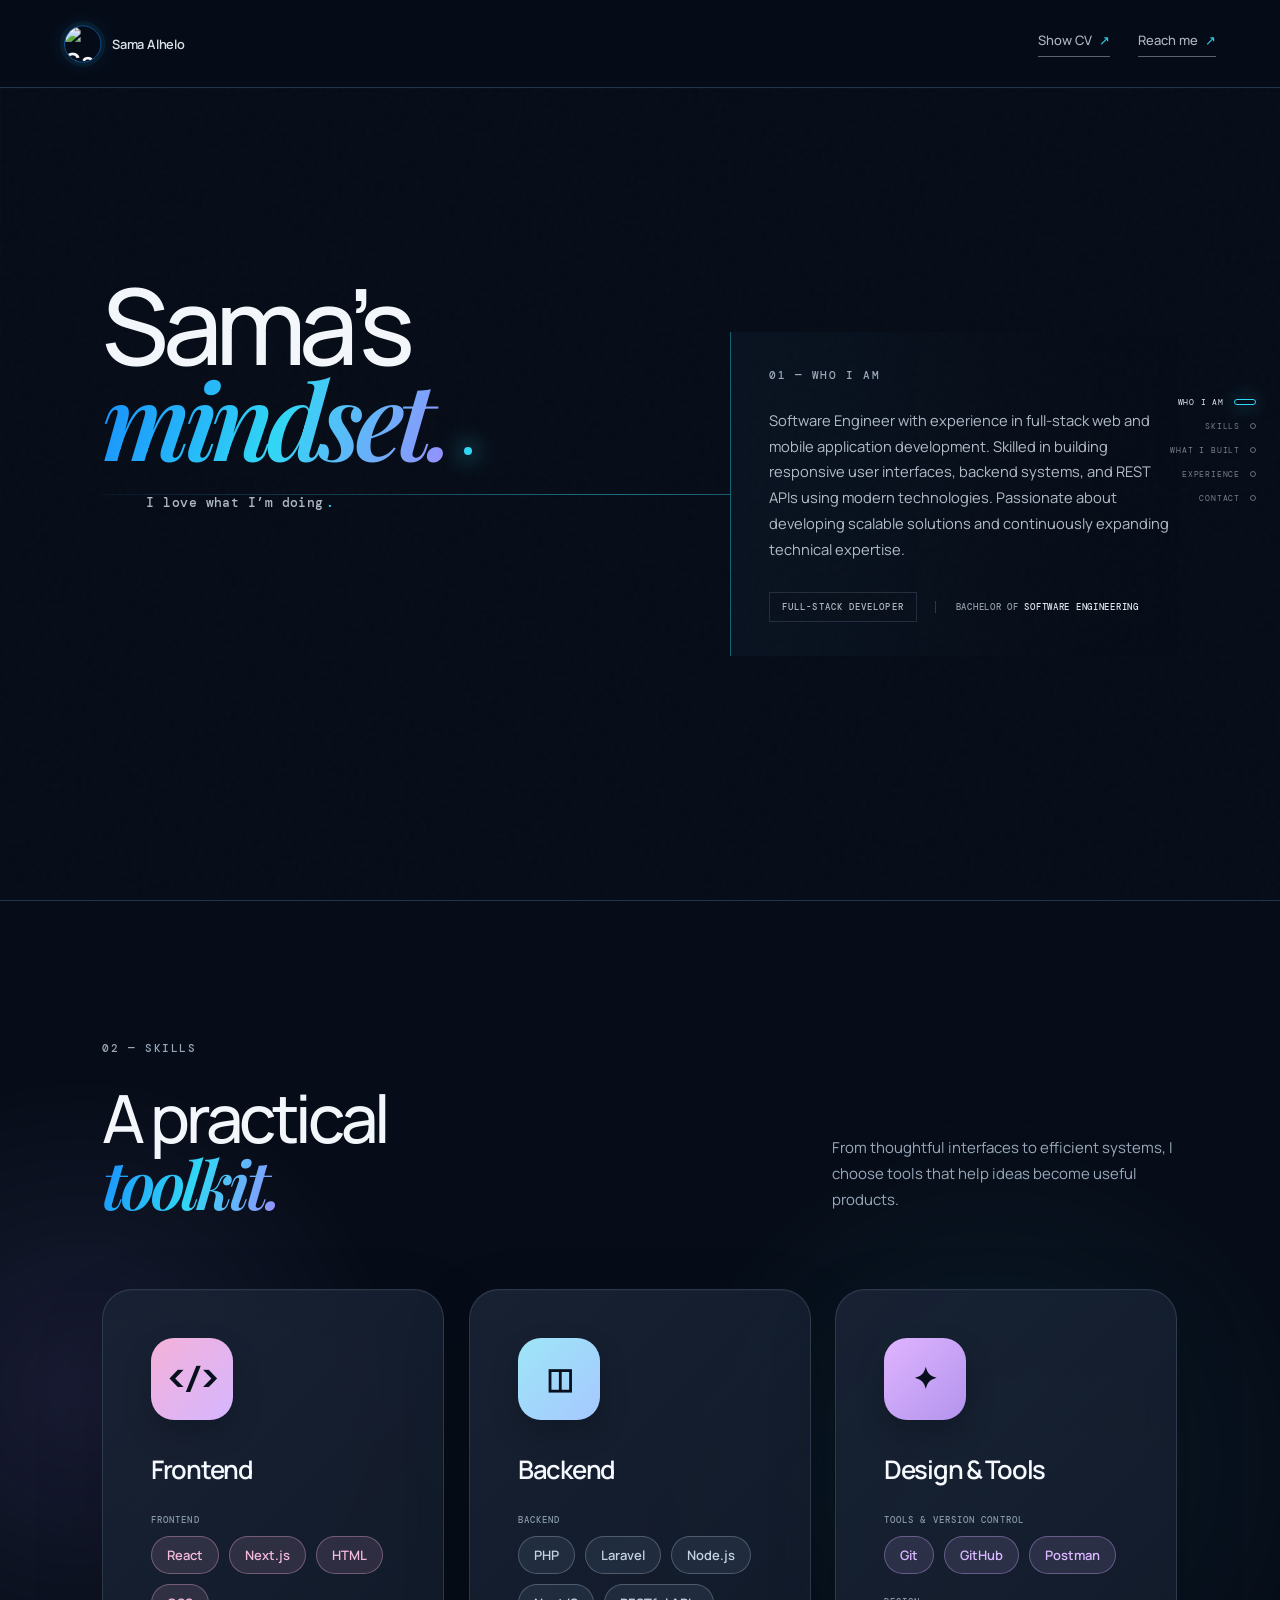
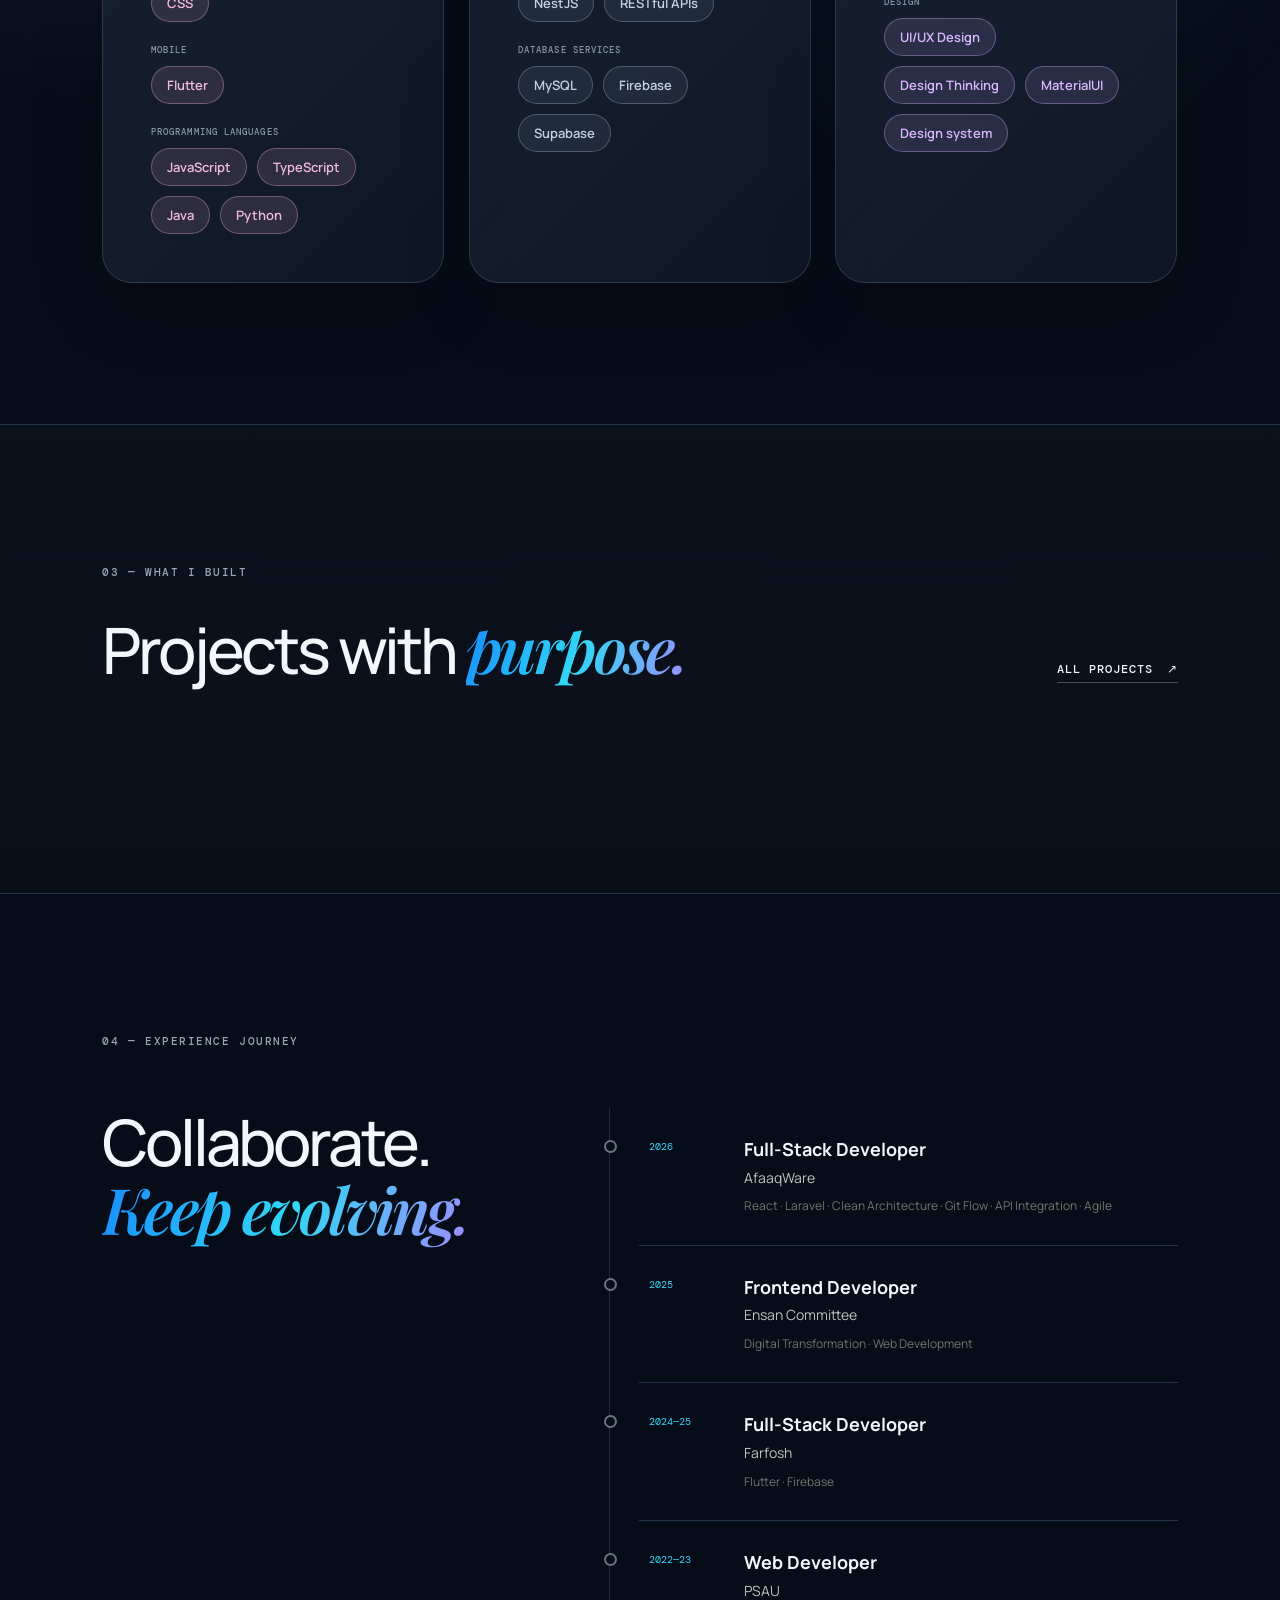
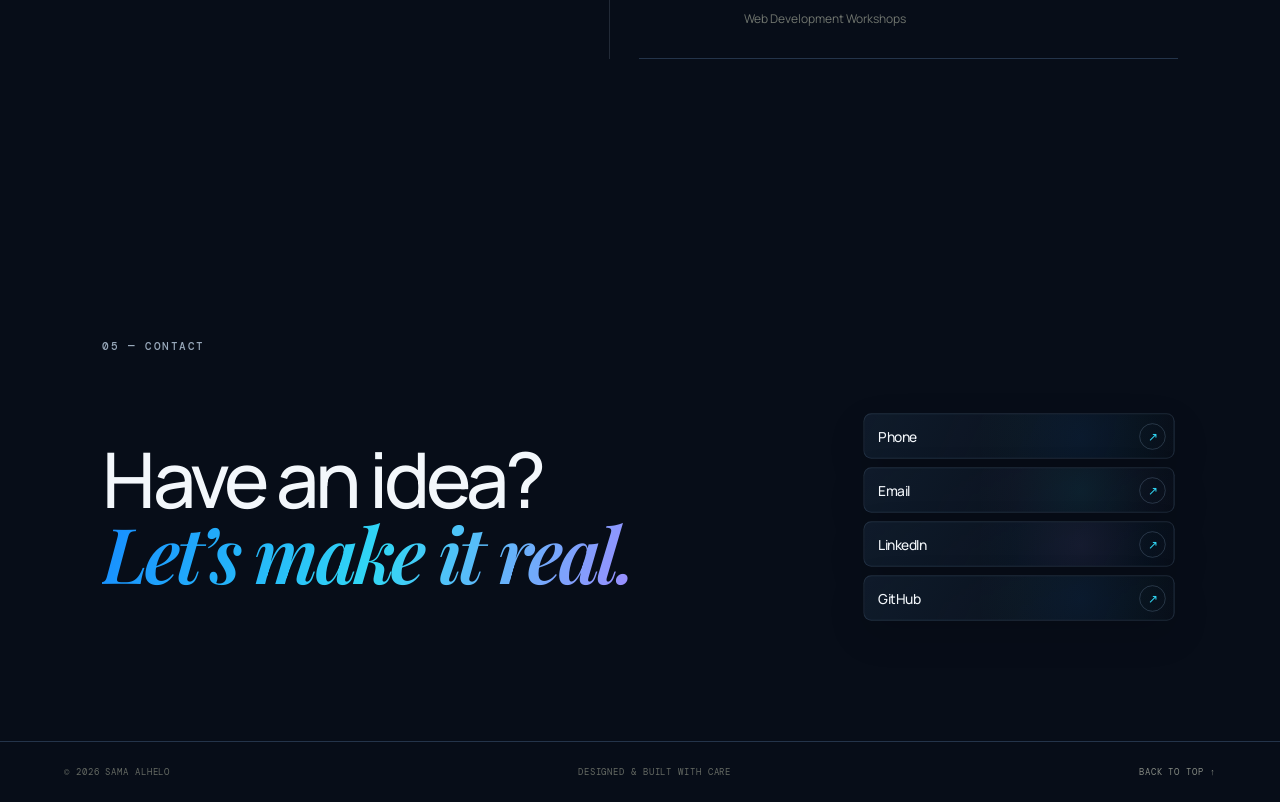
==== commit 0956dbcb: "add design skills" ====
--- a/index.html
+++ b/index.html
@@ -87,7 +87,7 @@
           <div class="skills-icon" aria-hidden="true">✦</div>
           <h3>Design &amp; Tools</h3>
           <div class="skill-set"><span>Tools &amp; Version Control</span><div><b>Git</b><b>GitHub</b><b>Postman</b></div></div>
-          <div class="skill-set"><span>Design</span><div><b>UI/UX Design</b><b>Design Thinking</b><b>MaterialUI</b></div></div>
+          <div class="skill-set"><span>Design</span><div><b>UI/UX Design</b><b>Design Thinking</b><b>MaterialUI</b><b>Design system</b></div></div>
         </article>
       </div>
     </section>
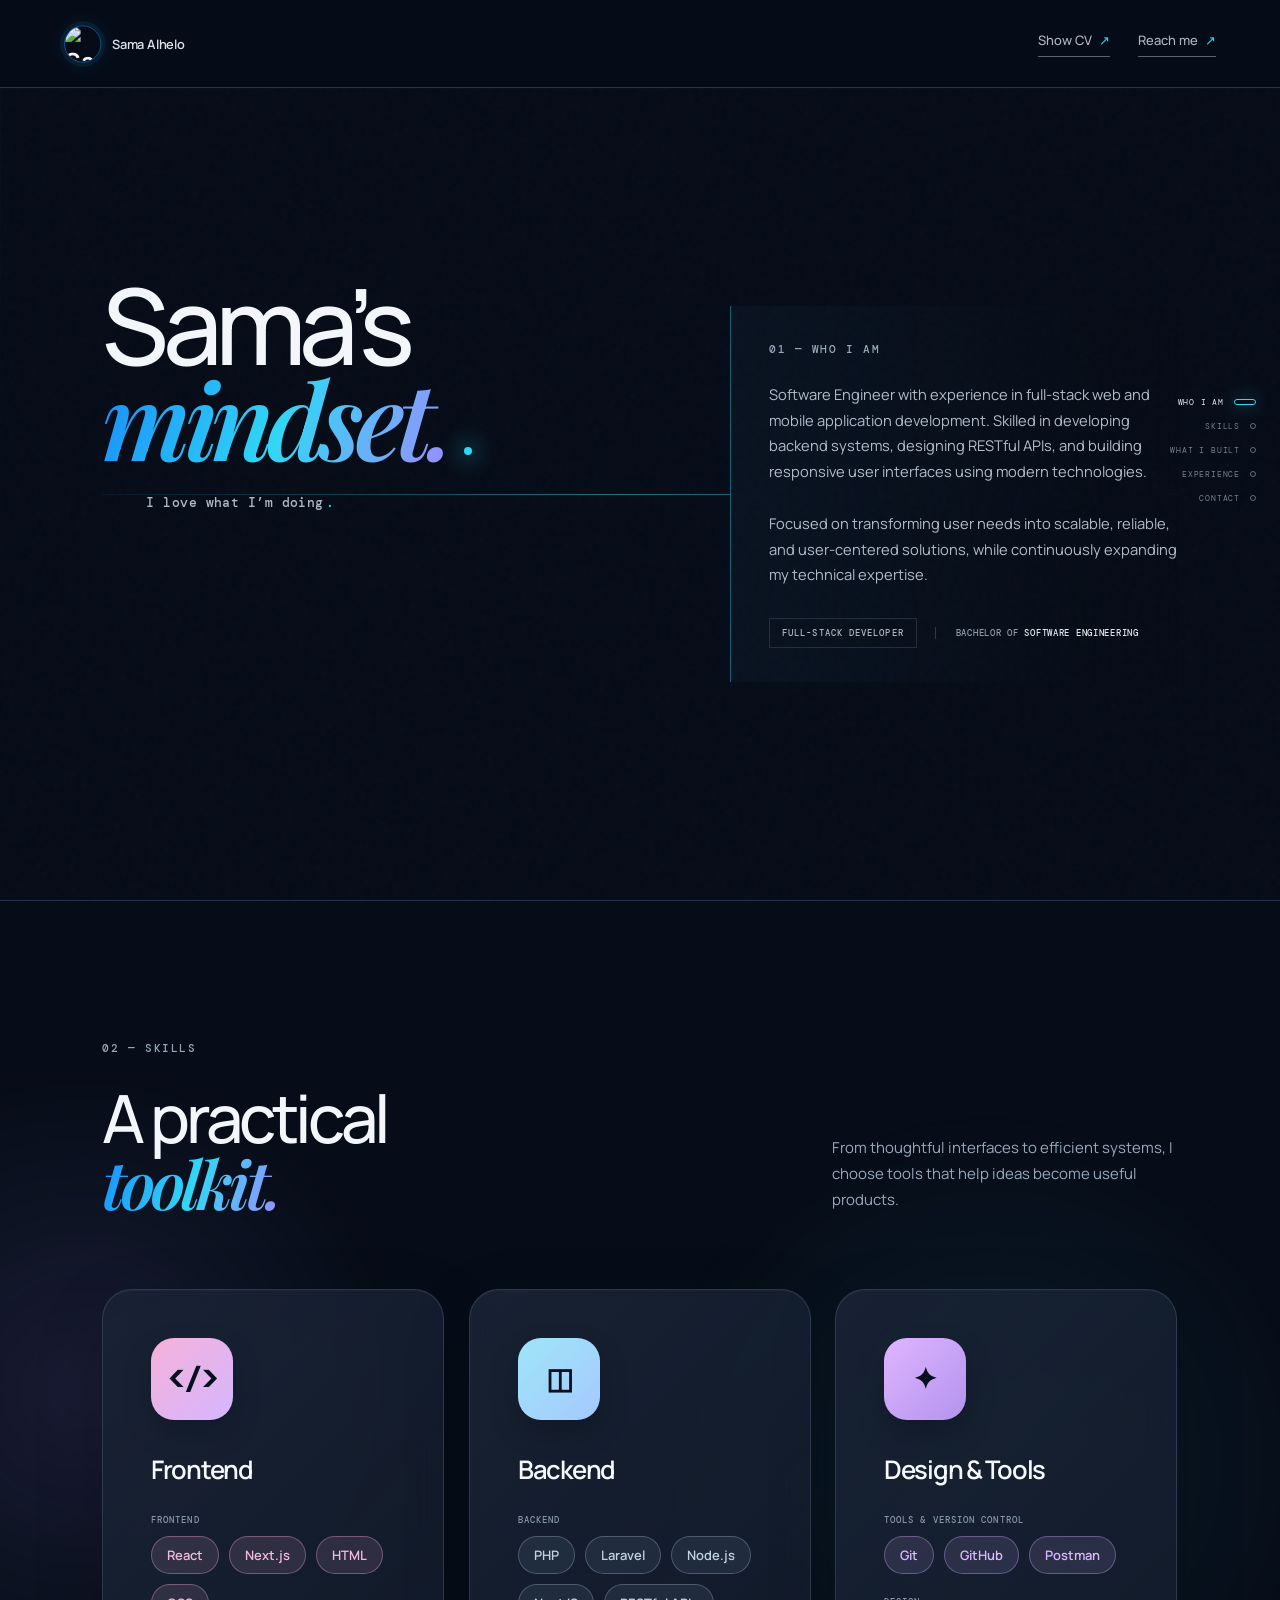
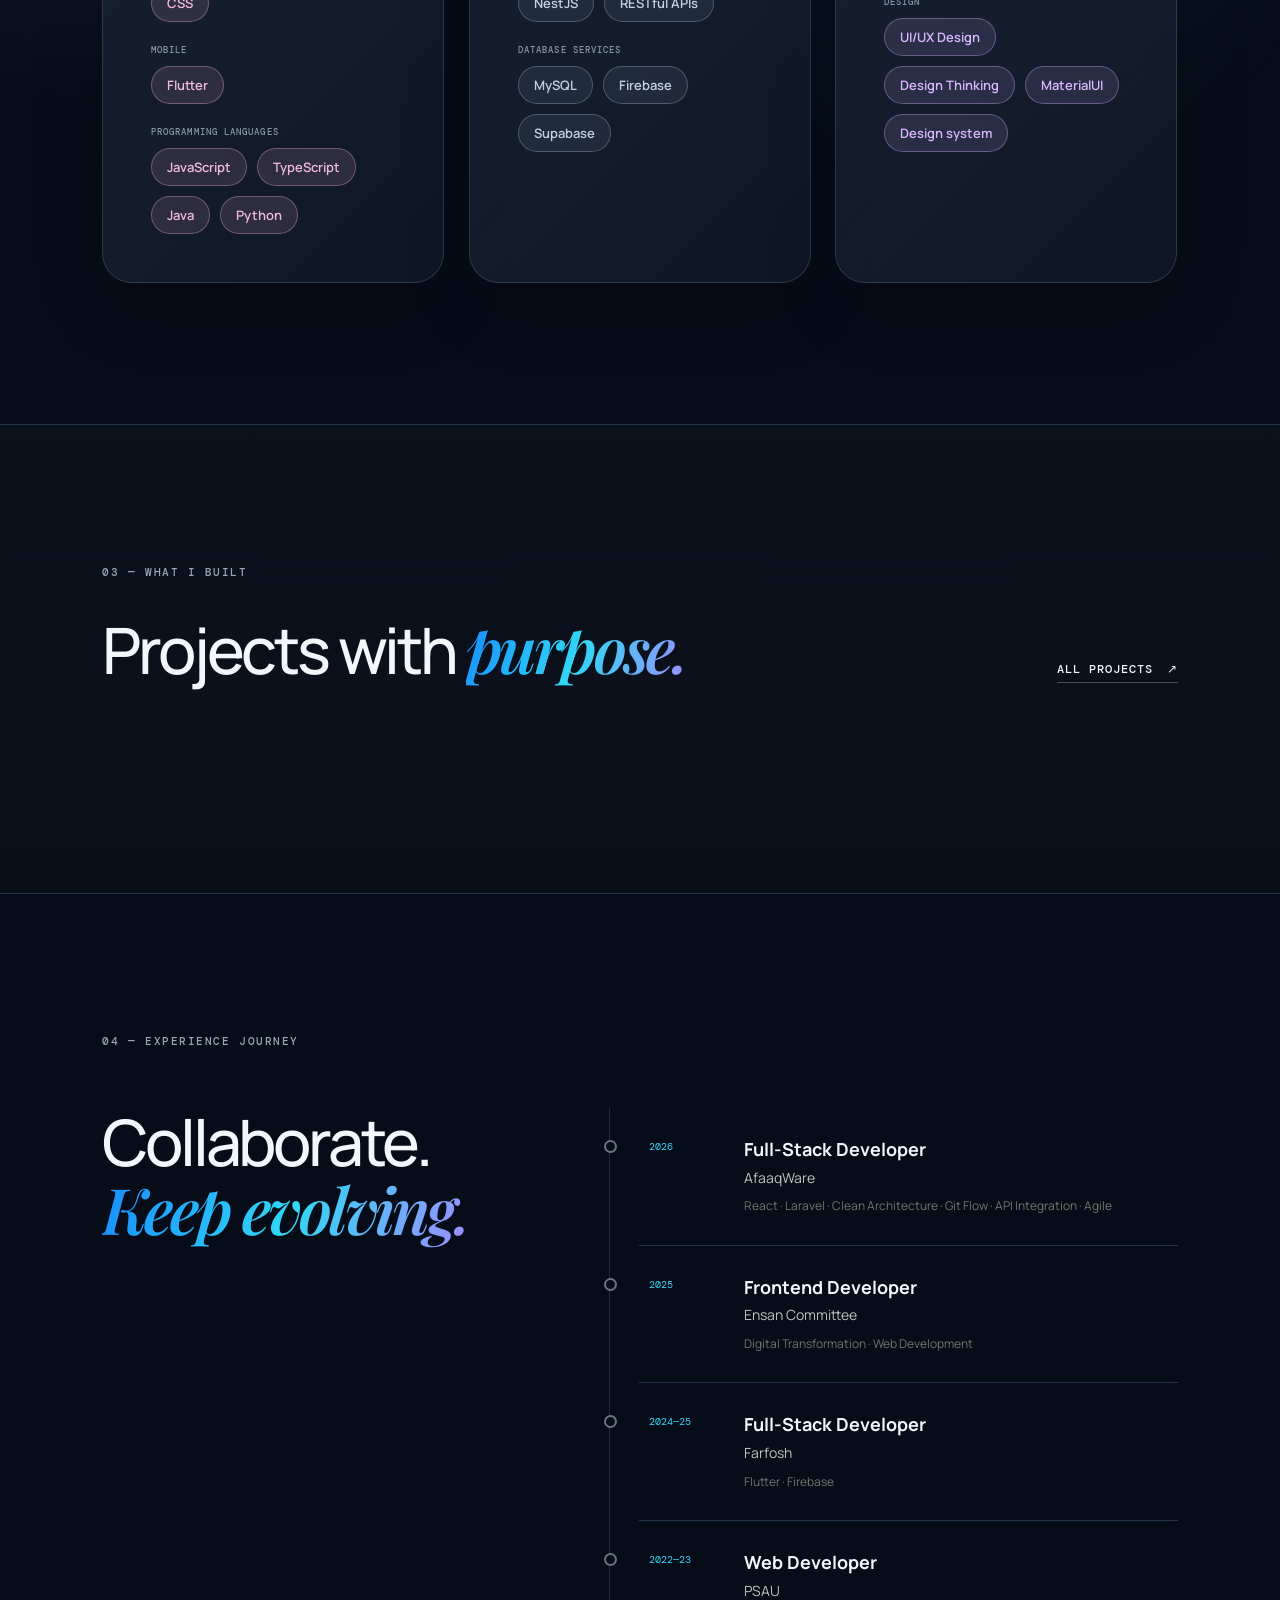
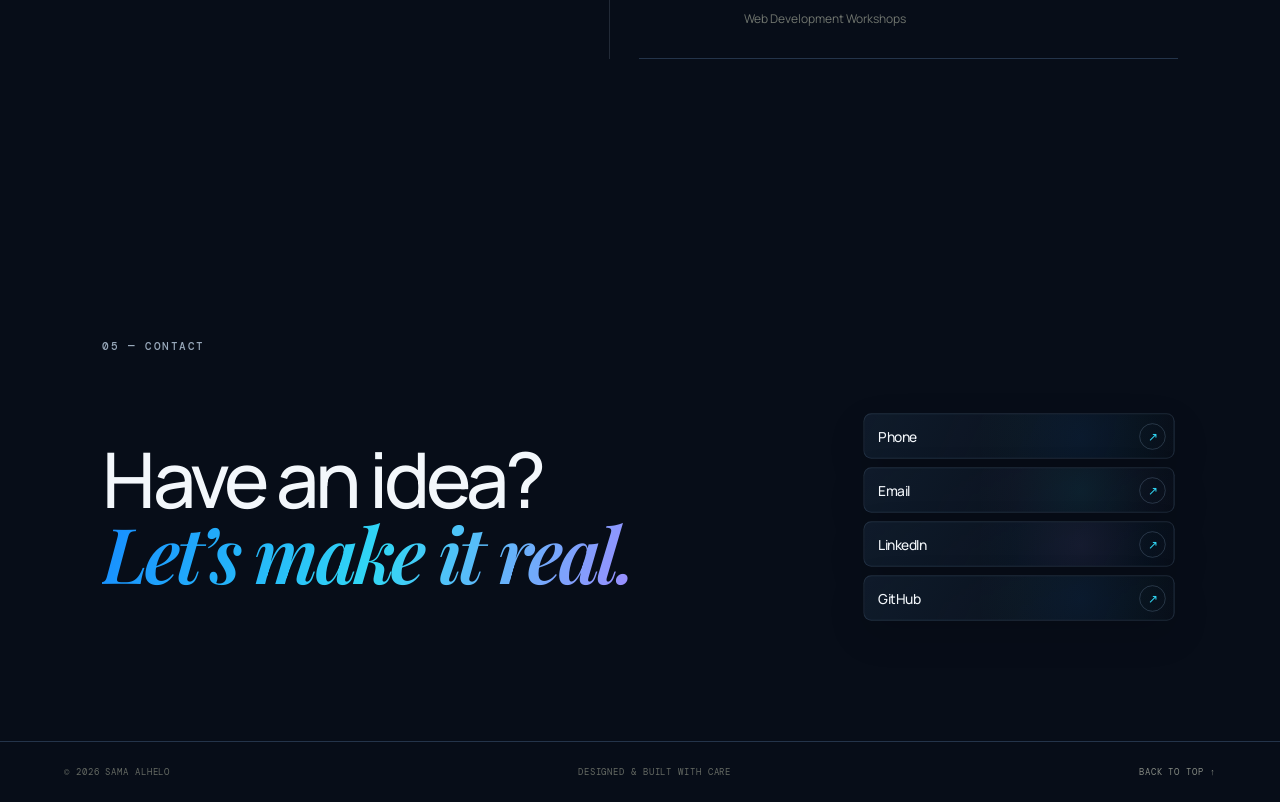
==== commit 315c64b8: "Update about section" ====
--- a/index.html
+++ b/index.html
@@ -51,7 +51,8 @@
         </div>
         <div class="hero-about-copy">
           <div class="eyebrow">01 — Who I am</div>
-          <p>Software Engineer with experience in full-stack web and mobile application development. Skilled in building responsive user interfaces, backend systems, and REST APIs using modern technologies. Passionate about developing scalable solutions and continuously expanding technical expertise.</p>
+          <p>Software Engineer with experience in full-stack web and mobile application development. Skilled in developing backend systems, designing RESTful APIs, and building responsive user interfaces using modern technologies.</p>
+          <p>Focused on transforming user needs into scalable, reliable, and user-centered solutions, while continuously expanding my technical expertise.</p>
           <div class="hero-credentials">
             <div class="hero-role"><span>Full-stack developer</span></div>
             <p class="hero-degree">Bachelor of <em>Software Engineering</em></p>
--- a/styles.css
+++ b/styles.css
@@ -172,6 +172,8 @@
 .project-card-2 .project-card-image{background:#000}
 .project-card-3 .project-card-image{background:linear-gradient(90deg,#a452ef 0 50%,#20c463 50%)}
 .project-card-4 .project-card-image{background:#f287df}
+.project-card-5 .project-card-image{background:#f8f4e9}
+.project-card-6 .project-card-image{background:#20afa4}
 .project-card:hover .project-card-image img,.project-card.is-active .project-card-image img{filter:saturate(1.04) contrast(1.02)!important}
 
 /* Project modal and retired layout cleanup */
@@ -183,7 +185,7 @@
 .project-modal-close:hover{background:var(--accent-gradient);color:#071019;transform:rotate(90deg)}
 .project-modal-image{height:min(48vh,470px);display:grid;place-items:center;overflow:hidden}
 .project-modal-image img{width:100%;height:100%;object-fit:contain;display:block}
-.project-modal-image.project-card-1{background:#f8f9fb}.project-modal-image.project-card-2{background:#000}.project-modal-image.project-card-3{background:linear-gradient(90deg,#a452ef 0 50%,#20c463 50%)}.project-modal-image.project-card-4{background:#f287df}
+.project-modal-image.project-card-1{background:#f8f9fb}.project-modal-image.project-card-2{background:#000}.project-modal-image.project-card-3{background:linear-gradient(90deg,#a452ef 0 50%,#20c463 50%)}.project-modal-image.project-card-4{background:#f287df}.project-modal-image.project-card-5{background:#f8f4e9}.project-modal-image.project-card-6{background:#20afa4}
 .project-modal-content{padding:34px 38px 38px}.project-modal-content h3{font-size:clamp(32px,4vw,52px);letter-spacing:-.05em;line-height:1;margin:0 0 16px}.project-modal-content>p:not(.project-detail-label){max-width:760px;color:#adb7c3;font-size:15px;line-height:1.75;margin:0}.project-modal-content .project-detail-links{flex-direction:row;align-items:center;justify-content:flex-start;margin-top:26px}
 @keyframes modal-backdrop-in{from{opacity:0}to{opacity:1}}
 @keyframes modal-card-in{from{opacity:0;transform:translateY(24px) scale(.975)}to{opacity:1;transform:none}}
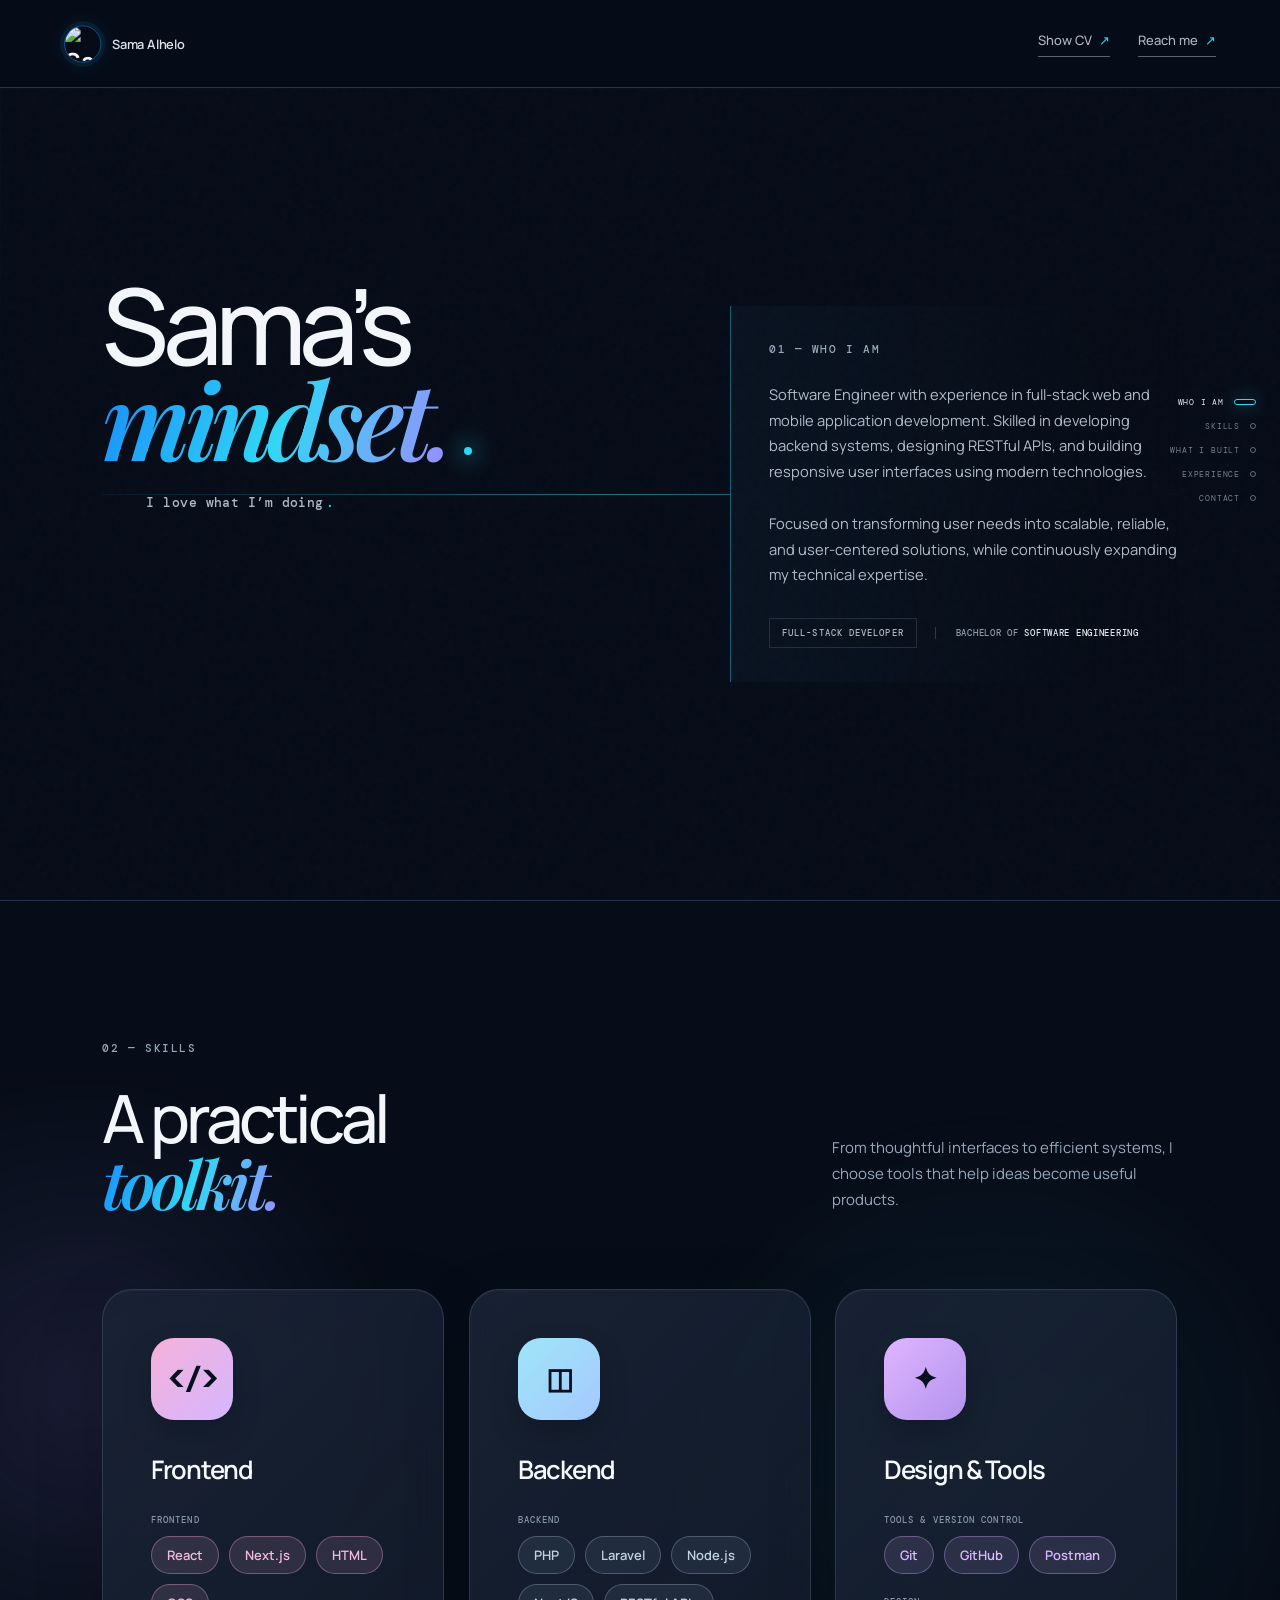
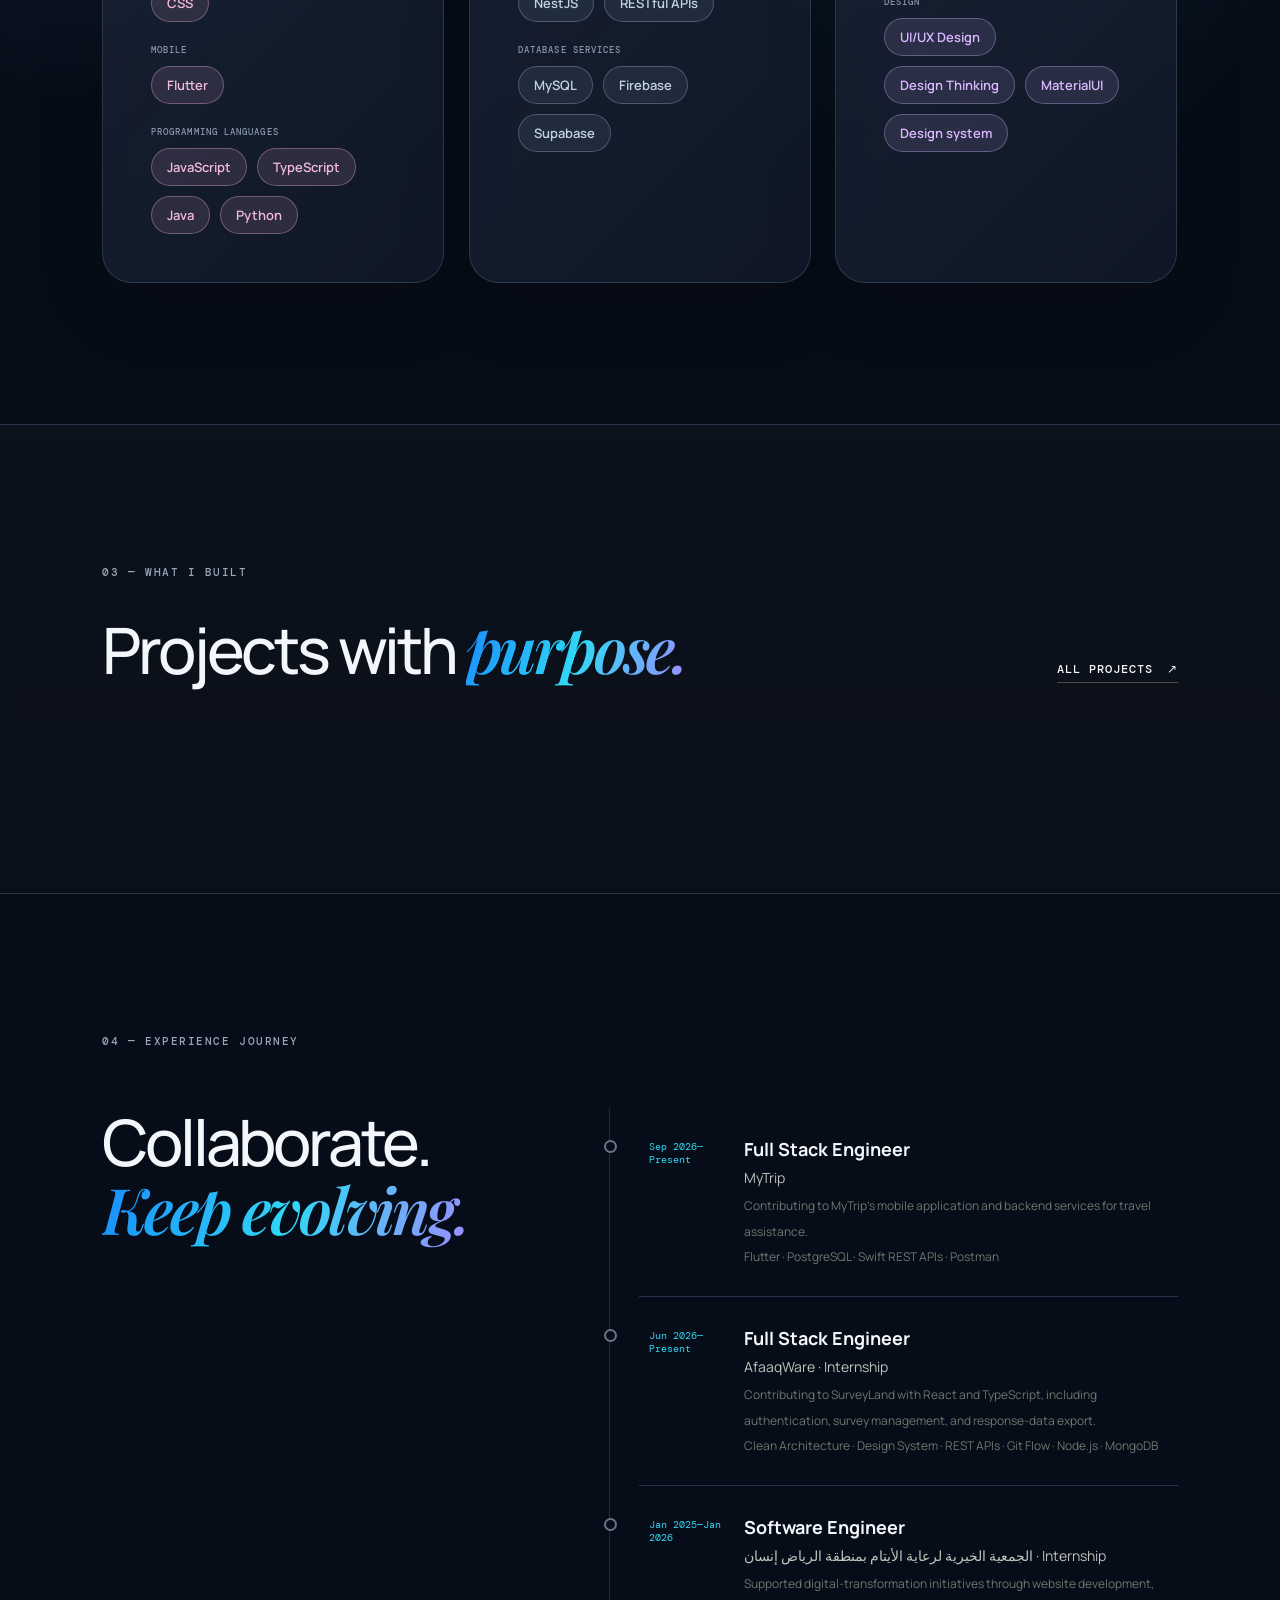
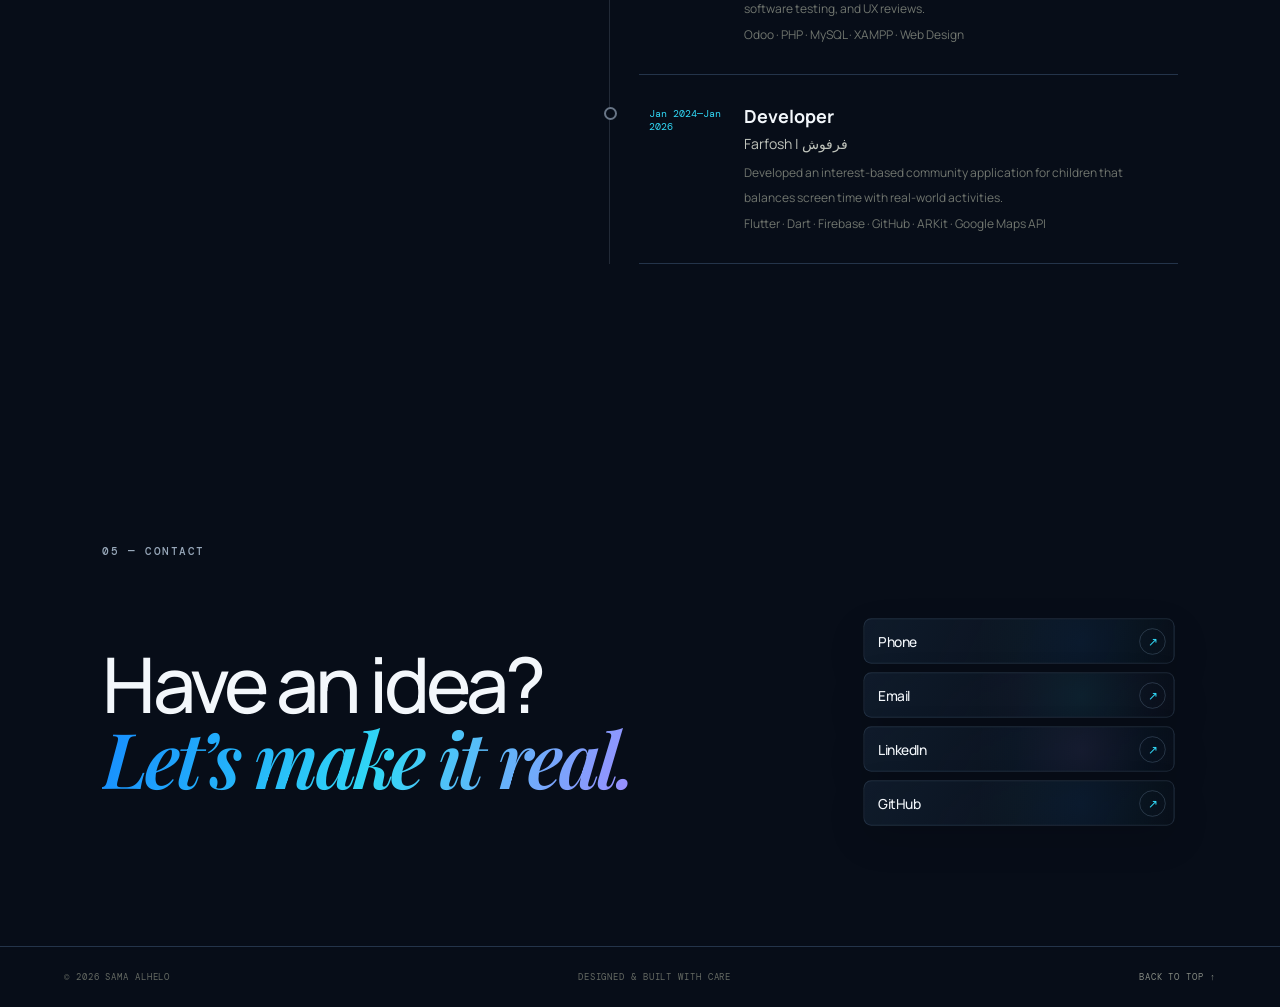
==== commit f5b7437c: "Sync experience with LinkedIn" ====
--- a/index.html
+++ b/index.html
@@ -112,10 +112,10 @@
         <h2>Collaborate.<br><em>Keep evolving.</em></h2>
         <div class="timeline" aria-label="Professional experience timeline">
           <span class="timeline-progress" aria-hidden="true"></span>
-          <article><time>2026</time><div><h3>Full-Stack Developer</h3><p>AfaaqWare</p><span>React · Laravel · Clean Architecture · Git Flow · API Integration · Agile</span></div></article>
-          <article><time>2025</time><div><h3>Frontend Developer</h3><p>Ensan Committee</p><span>Digital Transformation · Web Development</span></div></article>
-          <article><time>2024—25</time><div><h3>Full-Stack Developer</h3><p>Farfosh</p><span>Flutter · Firebase</span></div></article>
-          <article><time>2022—23</time><div><h3>Web Developer</h3><p>PSAU</p><span>Web Development Workshops</span></div></article>
+          <article><time>Sep 2026—Present</time><div><h3>Full Stack Engineer</h3><p>MyTrip</p><span>Contributing to MyTrip’s mobile application and backend services for travel assistance.<br>Flutter · PostgreSQL · Swift REST APIs · Postman</span></div></article>
+          <article><time>Jun 2026—Present</time><div><h3>Full Stack Engineer</h3><p>AfaaqWare · Internship</p><span>Contributing to SurveyLand with React and TypeScript, including authentication, survey management, and response-data export.<br>Clean Architecture · Design System · REST APIs · Git Flow · Node.js · MongoDB</span></div></article>
+          <article><time>Jan 2025—Jan 2026</time><div><h3>Software Engineer</h3><p>الجمعية الخيرية لرعاية الأيتام بمنطقة الرياض إنسان · Internship</p><span>Supported digital-transformation initiatives through website development, software testing, and UX reviews.<br>Odoo · PHP · MySQL · XAMPP · Web Design</span></div></article>
+          <article><time>Jan 2024—Jan 2026</time><div><h3>Developer</h3><p>Farfosh | فرفوش</p><span>Developed an interest-based community application for children that balances screen time with real-world activities.<br>Flutter · Dart · Firebase · GitHub · ARKit · Google Maps API</span></div></article>
         </div>
       </div>
     </section>
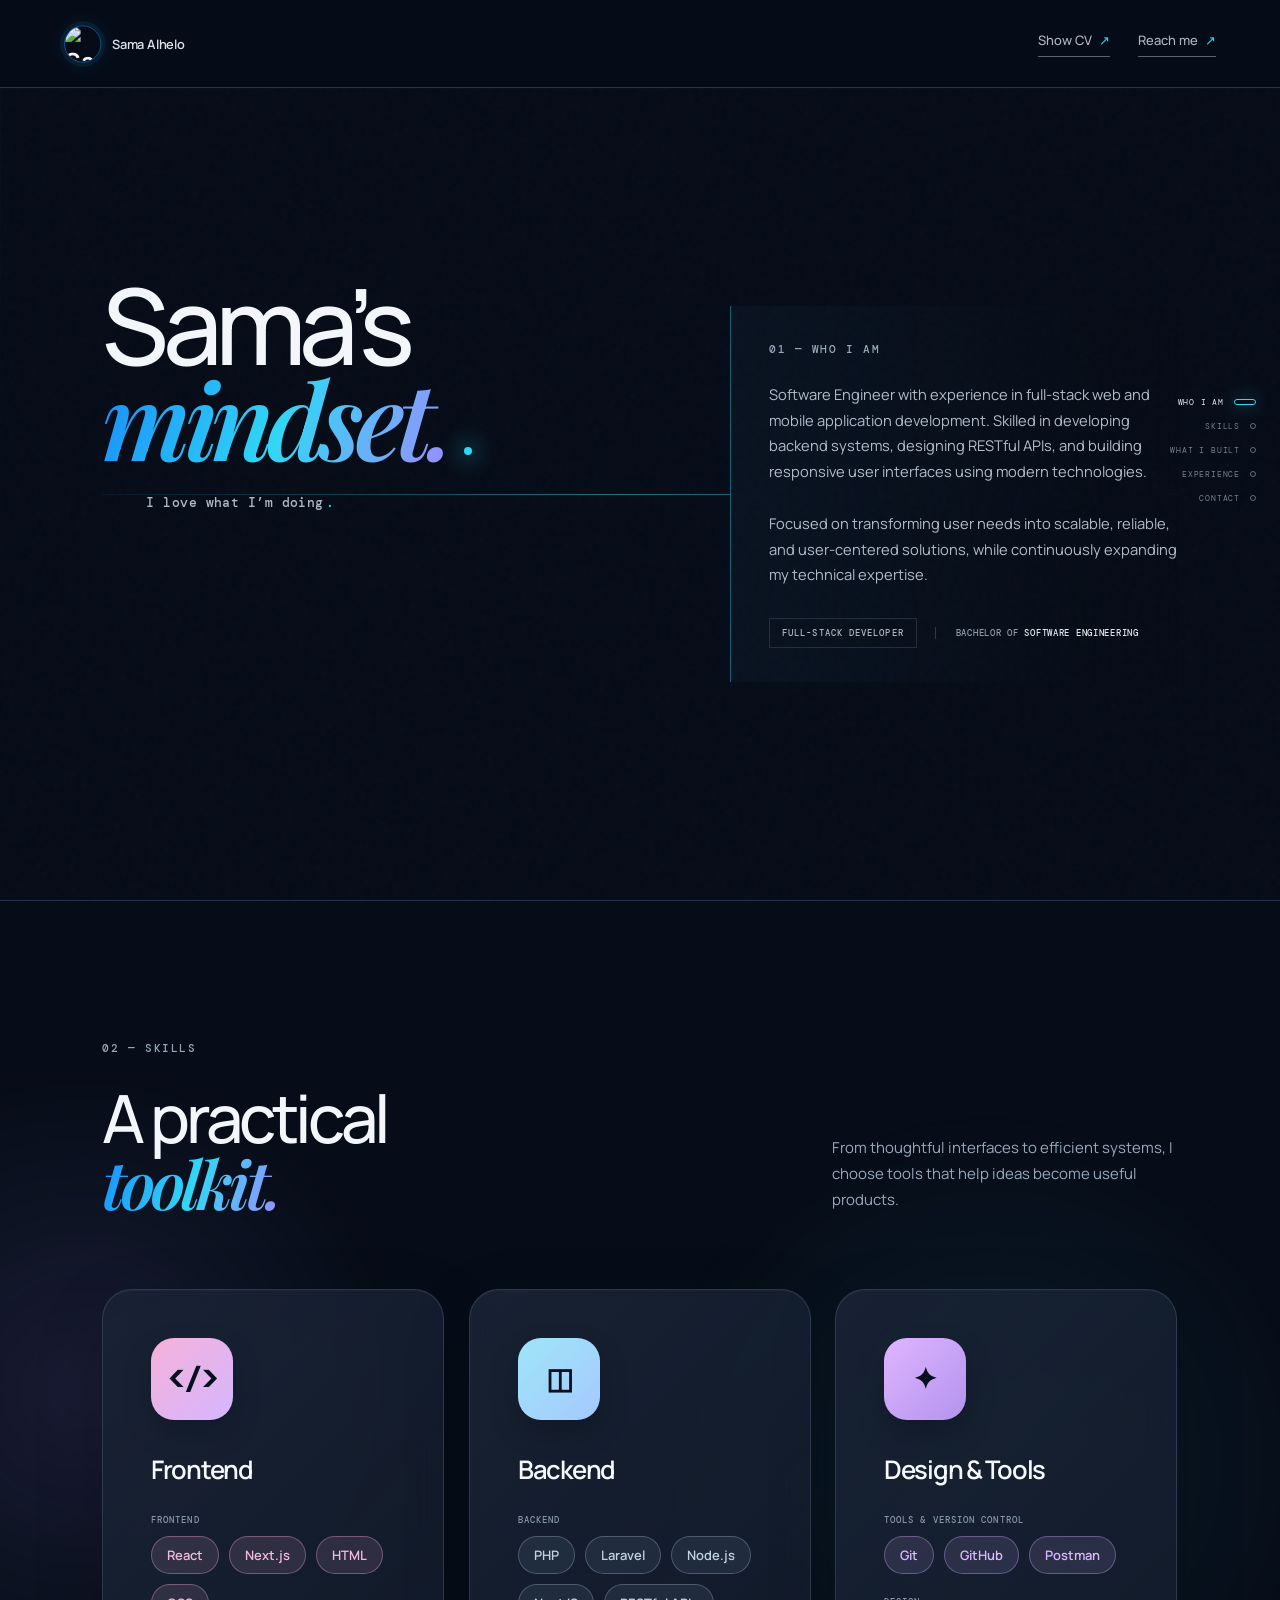
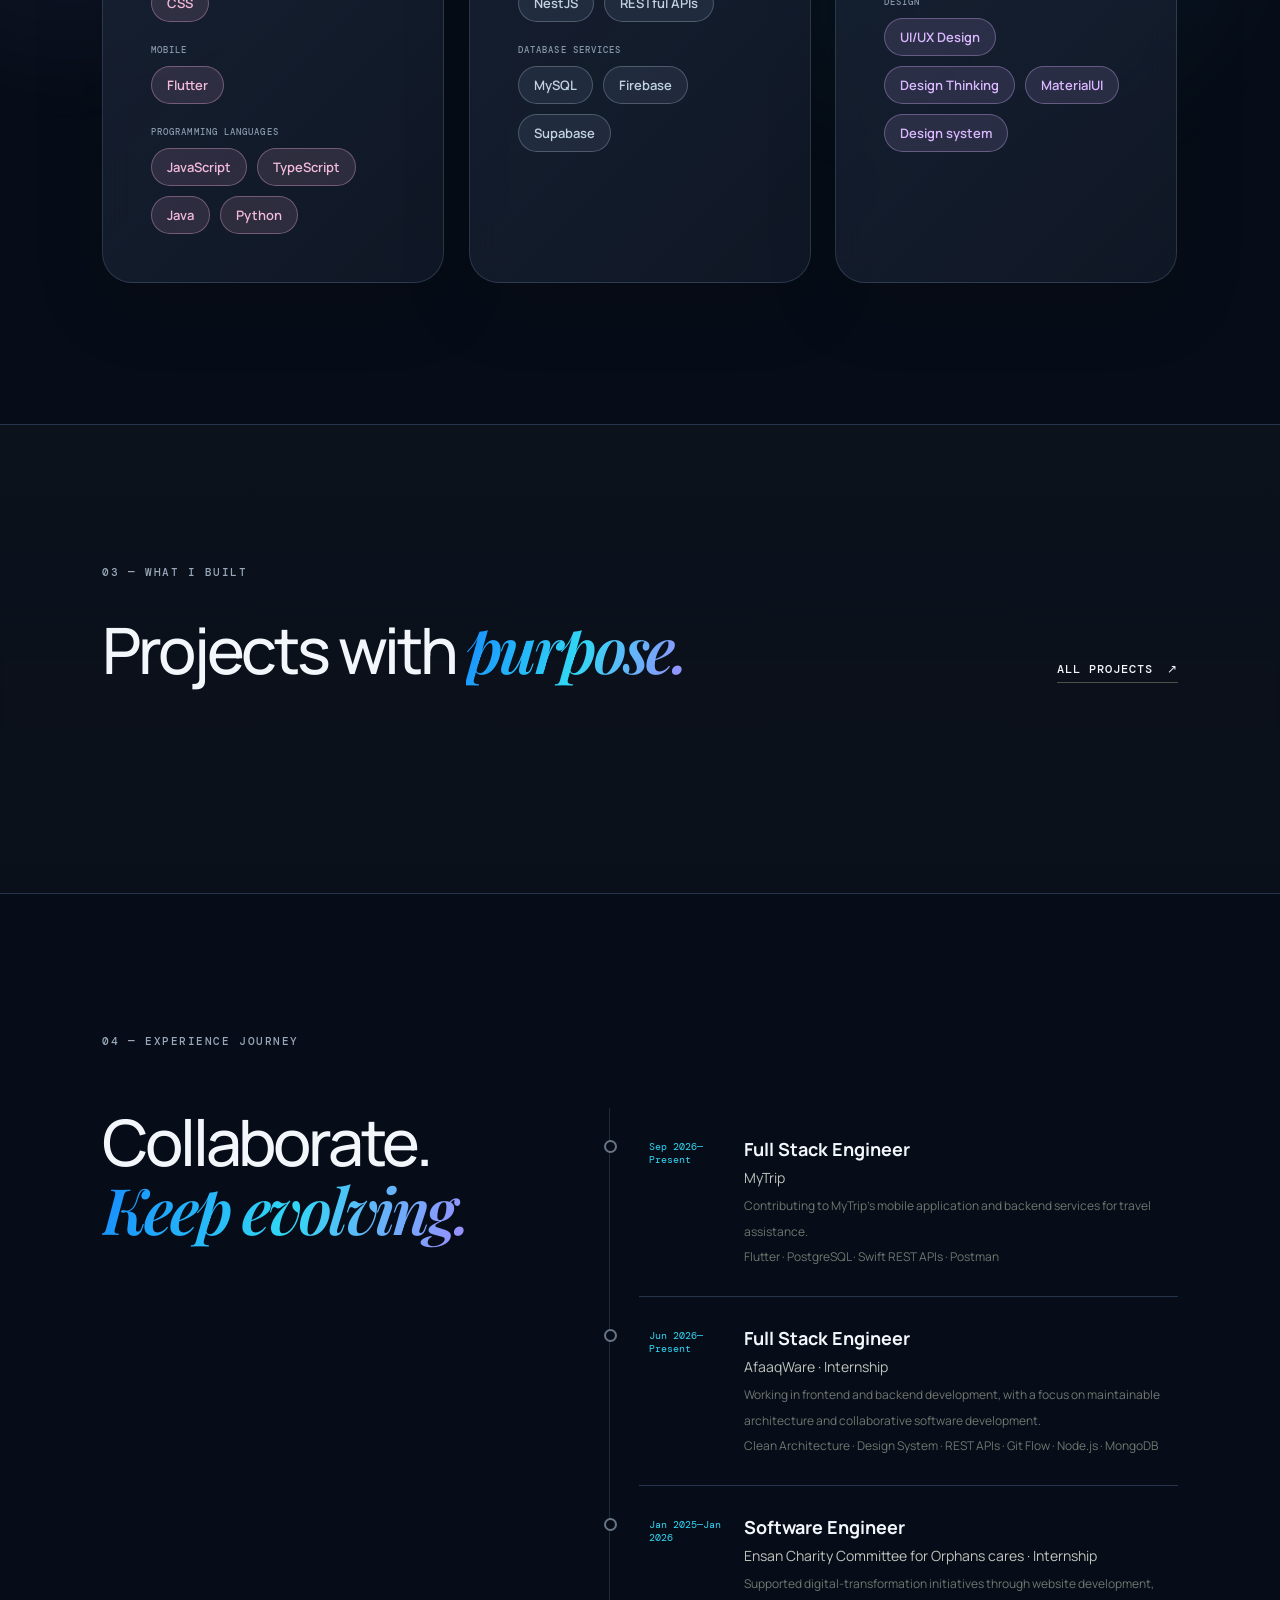
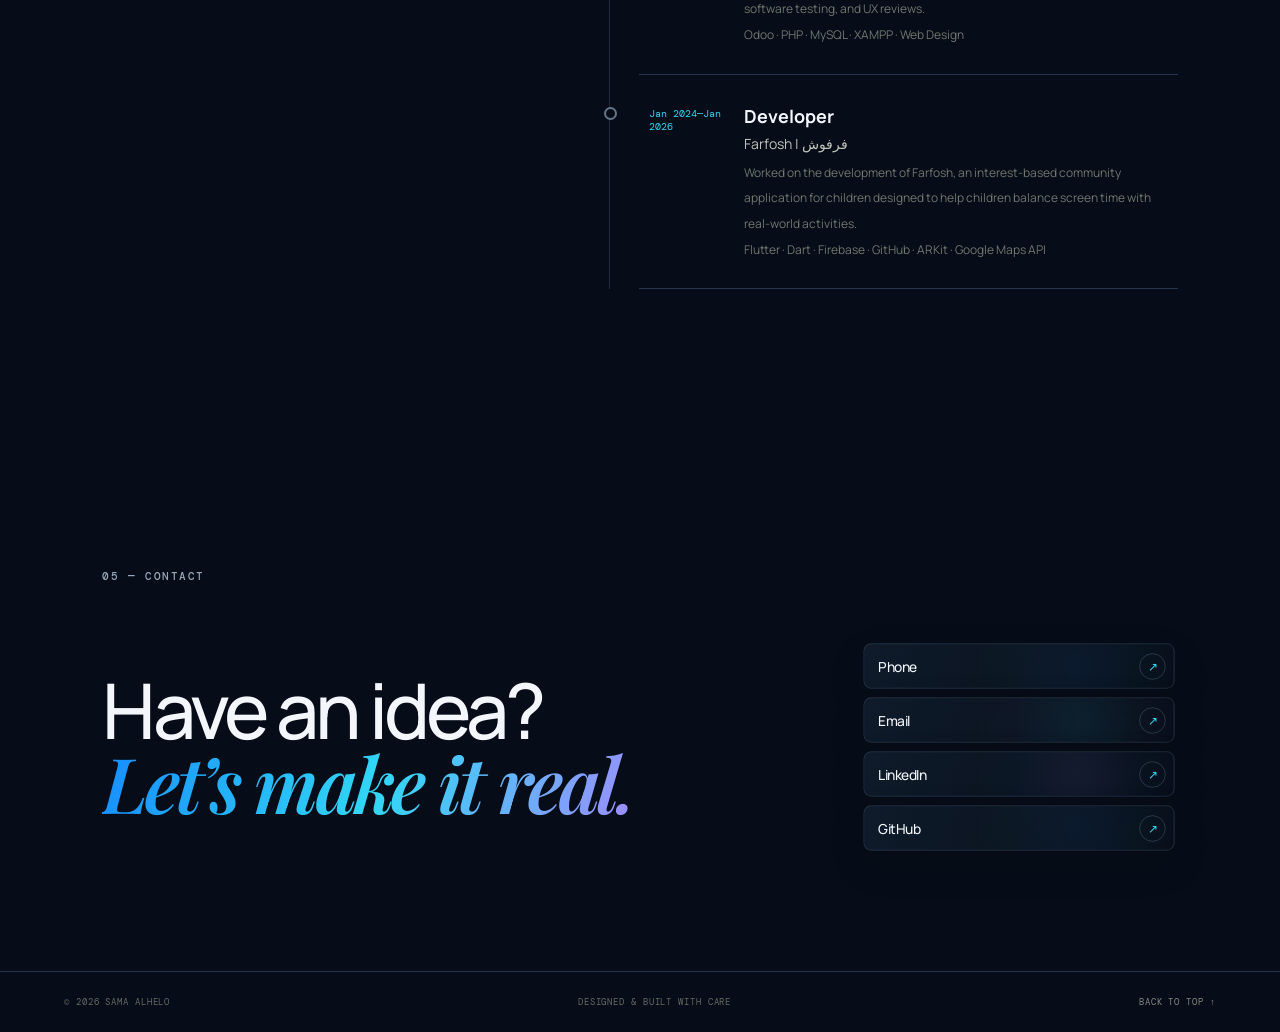
==== commit f6d015ed: "Refine experience descriptions" ====
--- a/index.html
+++ b/index.html
@@ -113,9 +113,9 @@
         <div class="timeline" aria-label="Professional experience timeline">
           <span class="timeline-progress" aria-hidden="true"></span>
           <article><time>Sep 2026—Present</time><div><h3>Full Stack Engineer</h3><p>MyTrip</p><span>Contributing to MyTrip’s mobile application and backend services for travel assistance.<br>Flutter · PostgreSQL · Swift REST APIs · Postman</span></div></article>
-          <article><time>Jun 2026—Present</time><div><h3>Full Stack Engineer</h3><p>AfaaqWare · Internship</p><span>Contributing to SurveyLand with React and TypeScript, including authentication, survey management, and response-data export.<br>Clean Architecture · Design System · REST APIs · Git Flow · Node.js · MongoDB</span></div></article>
-          <article><time>Jan 2025—Jan 2026</time><div><h3>Software Engineer</h3><p>الجمعية الخيرية لرعاية الأيتام بمنطقة الرياض إنسان · Internship</p><span>Supported digital-transformation initiatives through website development, software testing, and UX reviews.<br>Odoo · PHP · MySQL · XAMPP · Web Design</span></div></article>
-          <article><time>Jan 2024—Jan 2026</time><div><h3>Developer</h3><p>Farfosh | فرفوش</p><span>Developed an interest-based community application for children that balances screen time with real-world activities.<br>Flutter · Dart · Firebase · GitHub · ARKit · Google Maps API</span></div></article>
+          <article><time>Jun 2026—Present</time><div><h3>Full Stack Engineer</h3><p>AfaaqWare · Internship</p><span>Working in frontend and backend development, with a focus on maintainable architecture and collaborative software development.<br>Clean Architecture · Design System · REST APIs · Git Flow · Node.js · MongoDB</span></div></article>
+          <article><time>Jan 2025—Jan 2026</time><div><h3>Software Engineer</h3><p>Ensan Charity Committee for Orphans cares · Internship</p><span>Supported digital-transformation initiatives through website development, software testing, and UX reviews.<br>Odoo · PHP · MySQL · XAMPP · Web Design</span></div></article>
+          <article><time>Jan 2024—Jan 2026</time><div><h3>Developer</h3><p>Farfosh | فرفوش</p><span>Worked on the development of Farfosh, an interest-based community application for children designed to help children balance screen time with real-world activities.<br>Flutter · Dart · Firebase · GitHub · ARKit · Google Maps API</span></div></article>
         </div>
       </div>
     </section>
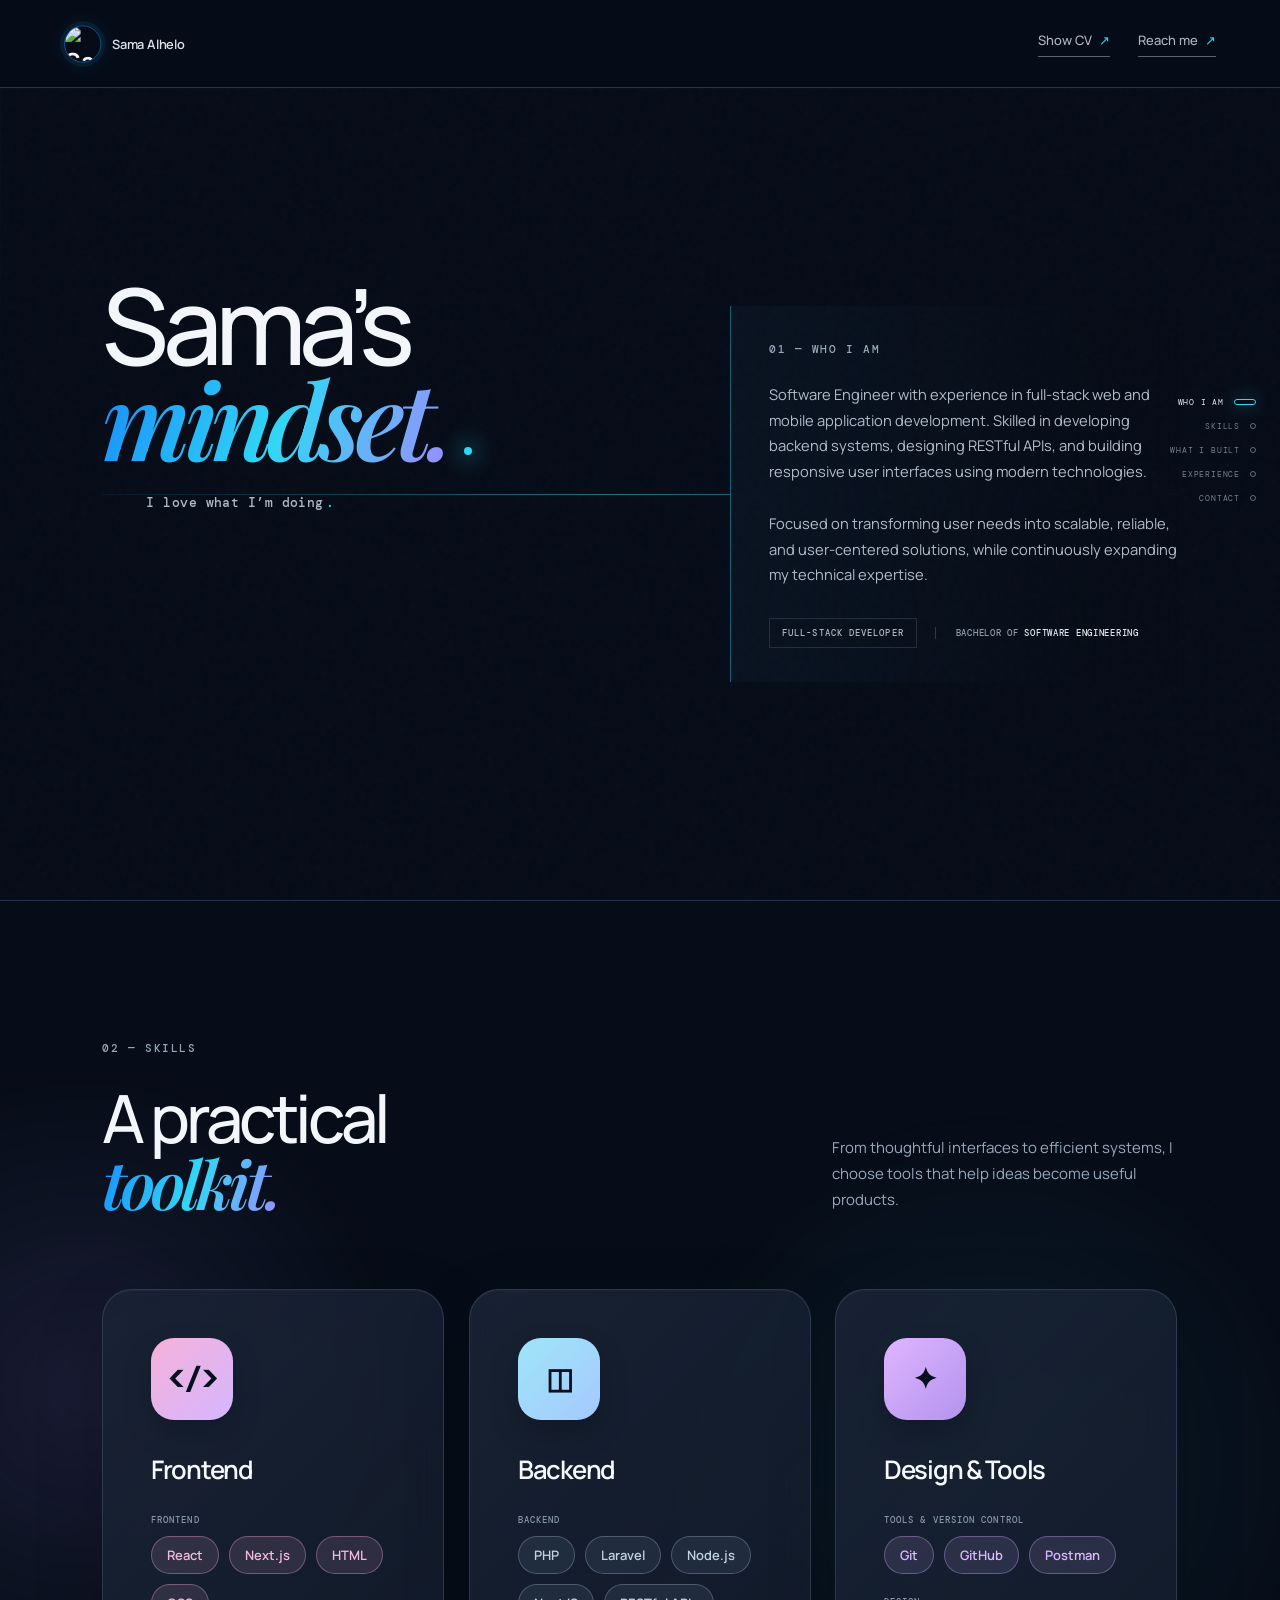
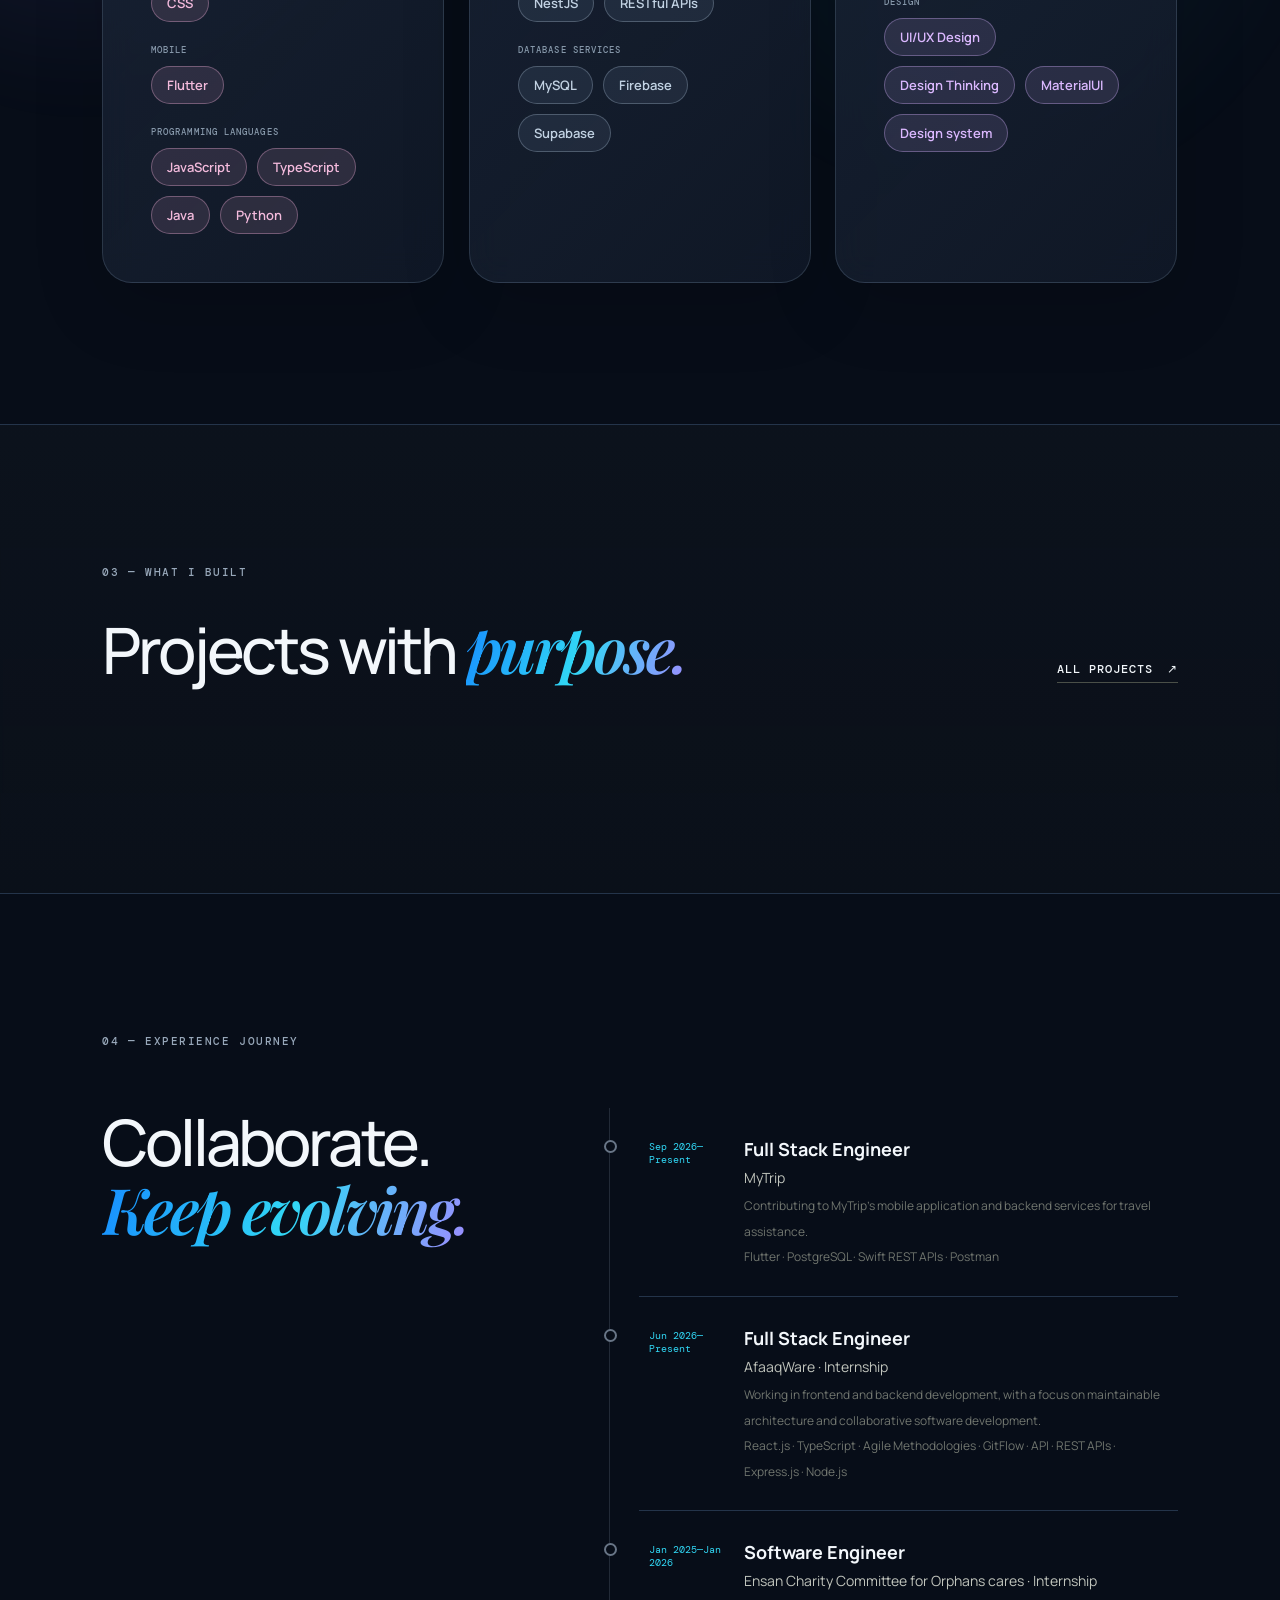
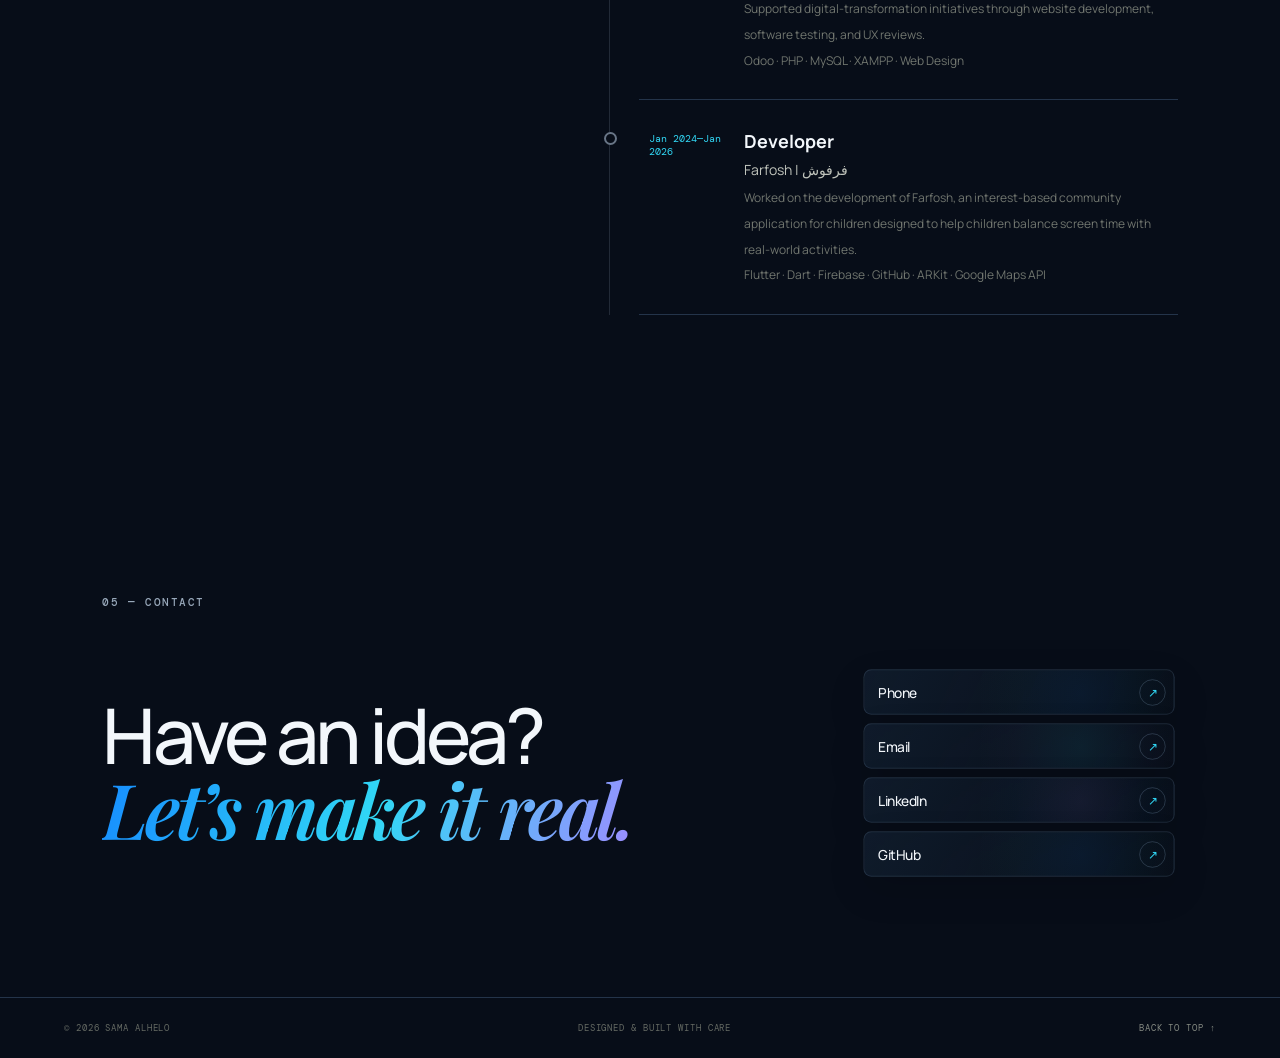
==== commit 74d7c48e: "Update AfaaqWare technologies" ====
--- a/index.html
+++ b/index.html
@@ -113,7 +113,7 @@
         <div class="timeline" aria-label="Professional experience timeline">
           <span class="timeline-progress" aria-hidden="true"></span>
           <article><time>Sep 2026—Present</time><div><h3>Full Stack Engineer</h3><p>MyTrip</p><span>Contributing to MyTrip’s mobile application and backend services for travel assistance.<br>Flutter · PostgreSQL · Swift REST APIs · Postman</span></div></article>
-          <article><time>Jun 2026—Present</time><div><h3>Full Stack Engineer</h3><p>AfaaqWare · Internship</p><span>Working in frontend and backend development, with a focus on maintainable architecture and collaborative software development.<br>Clean Architecture · Design System · REST APIs · Git Flow · Node.js · MongoDB</span></div></article>
+          <article><time>Jun 2026—Present</time><div><h3>Full Stack Engineer</h3><p>AfaaqWare · Internship</p><span>Working in frontend and backend development, with a focus on maintainable architecture and collaborative software development.<br>React.js · TypeScript · Agile Methodologies · GitFlow · API · REST APIs · Express.js · Node.js</span></div></article>
           <article><time>Jan 2025—Jan 2026</time><div><h3>Software Engineer</h3><p>Ensan Charity Committee for Orphans cares · Internship</p><span>Supported digital-transformation initiatives through website development, software testing, and UX reviews.<br>Odoo · PHP · MySQL · XAMPP · Web Design</span></div></article>
           <article><time>Jan 2024—Jan 2026</time><div><h3>Developer</h3><p>Farfosh | فرفوش</p><span>Worked on the development of Farfosh, an interest-based community application for children designed to help children balance screen time with real-world activities.<br>Flutter · Dart · Firebase · GitHub · ARKit · Google Maps API</span></div></article>
         </div>
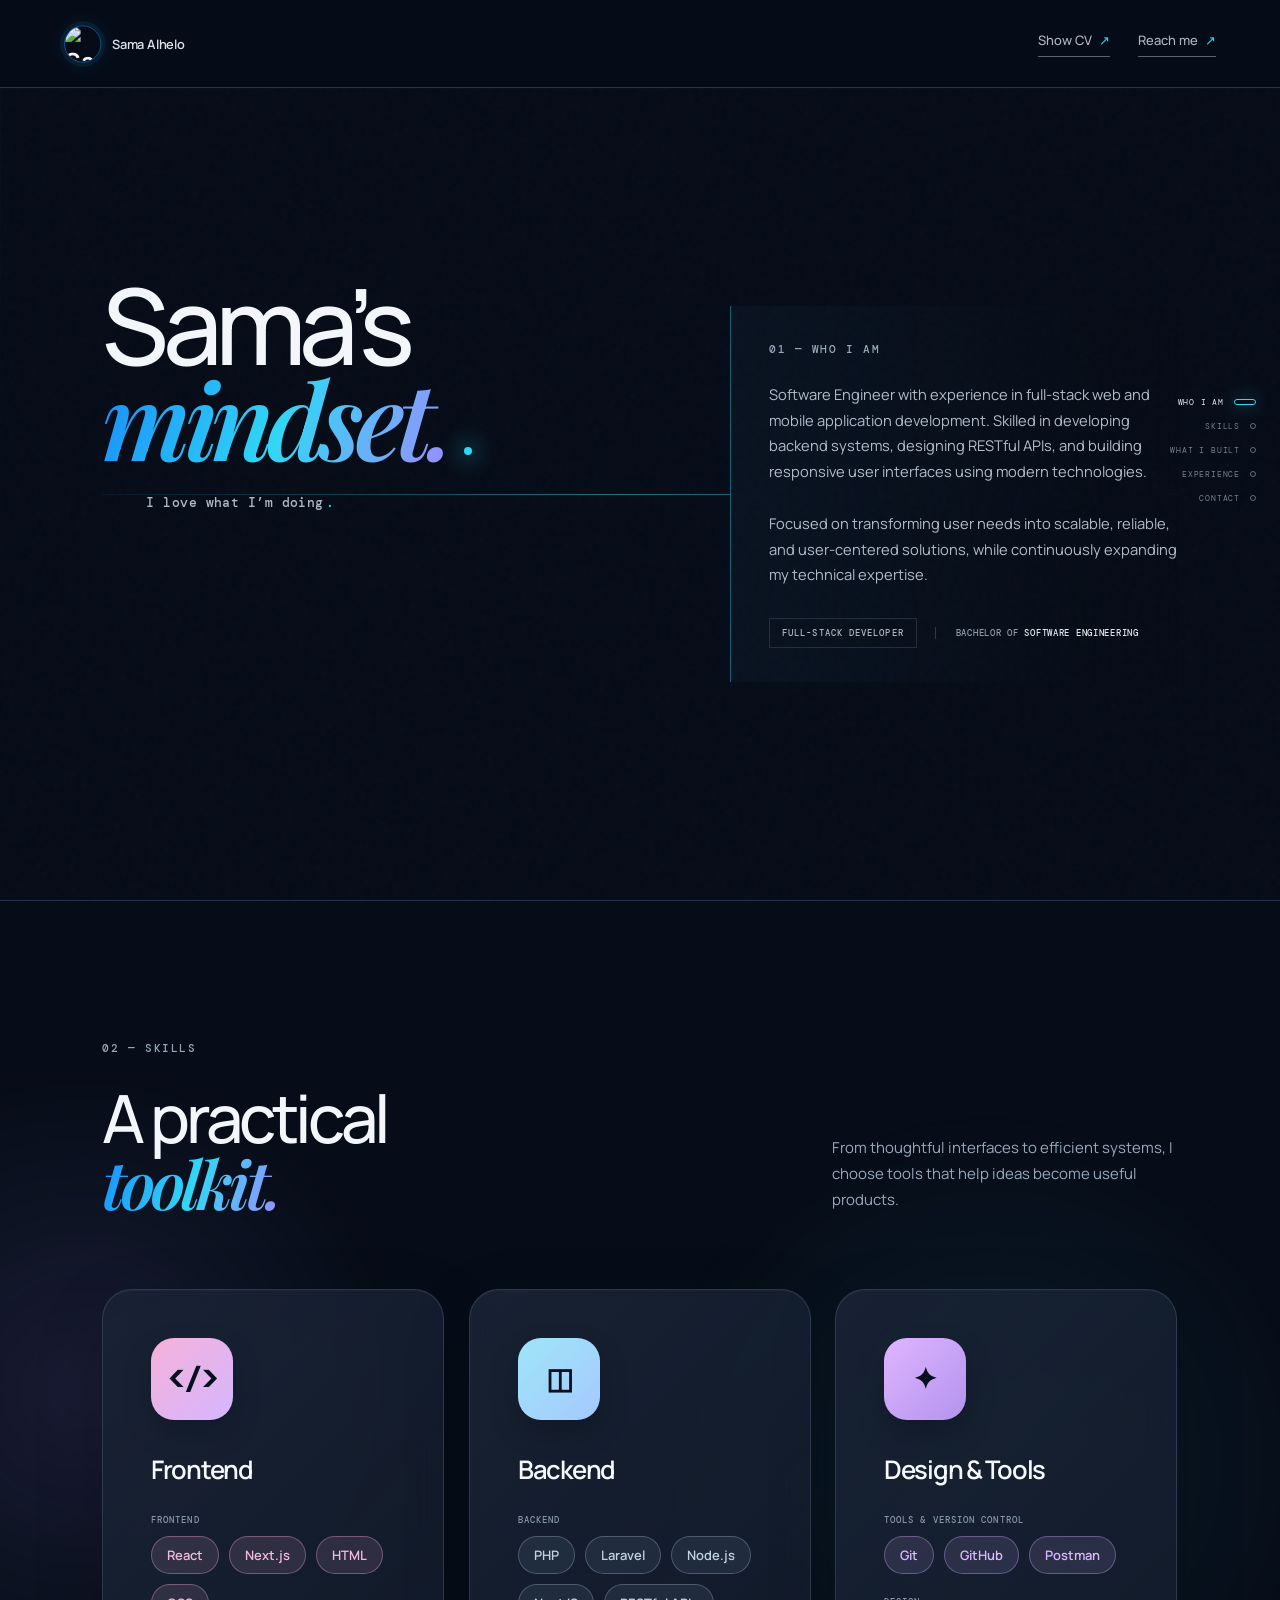
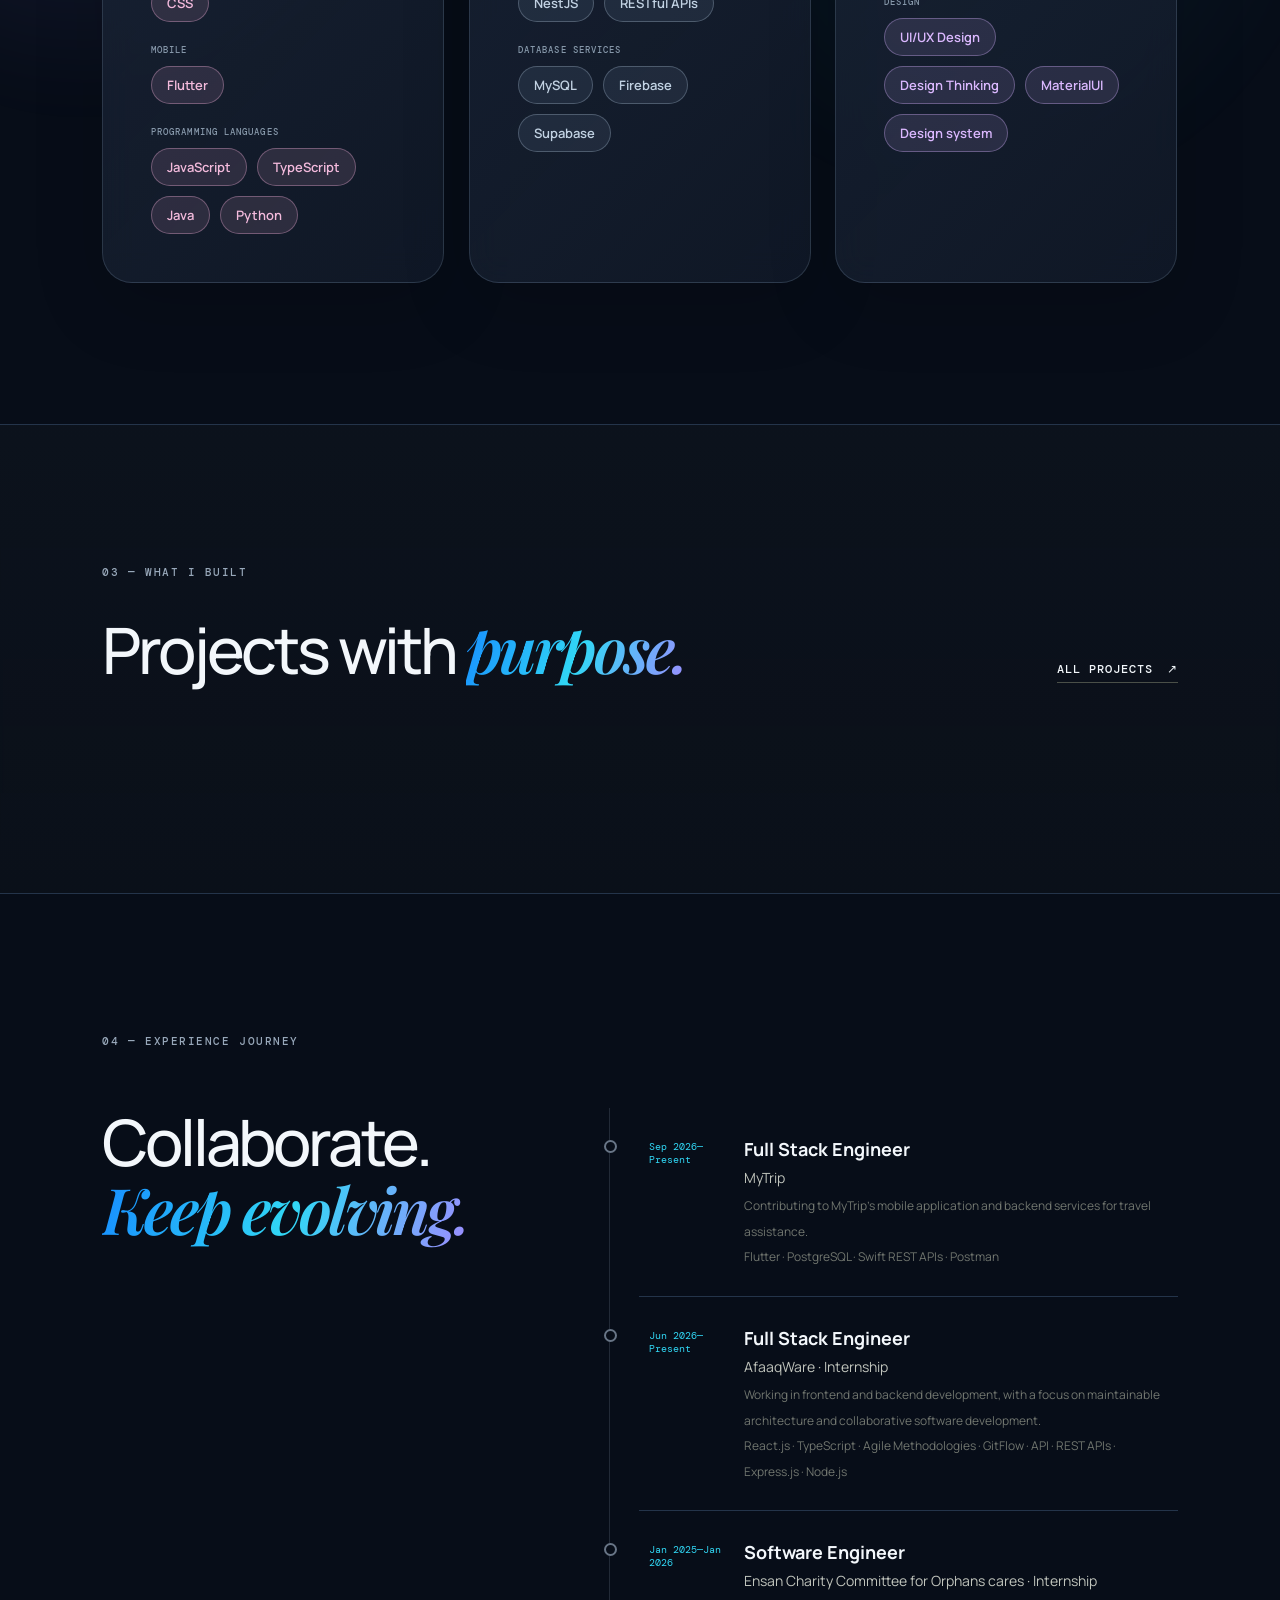
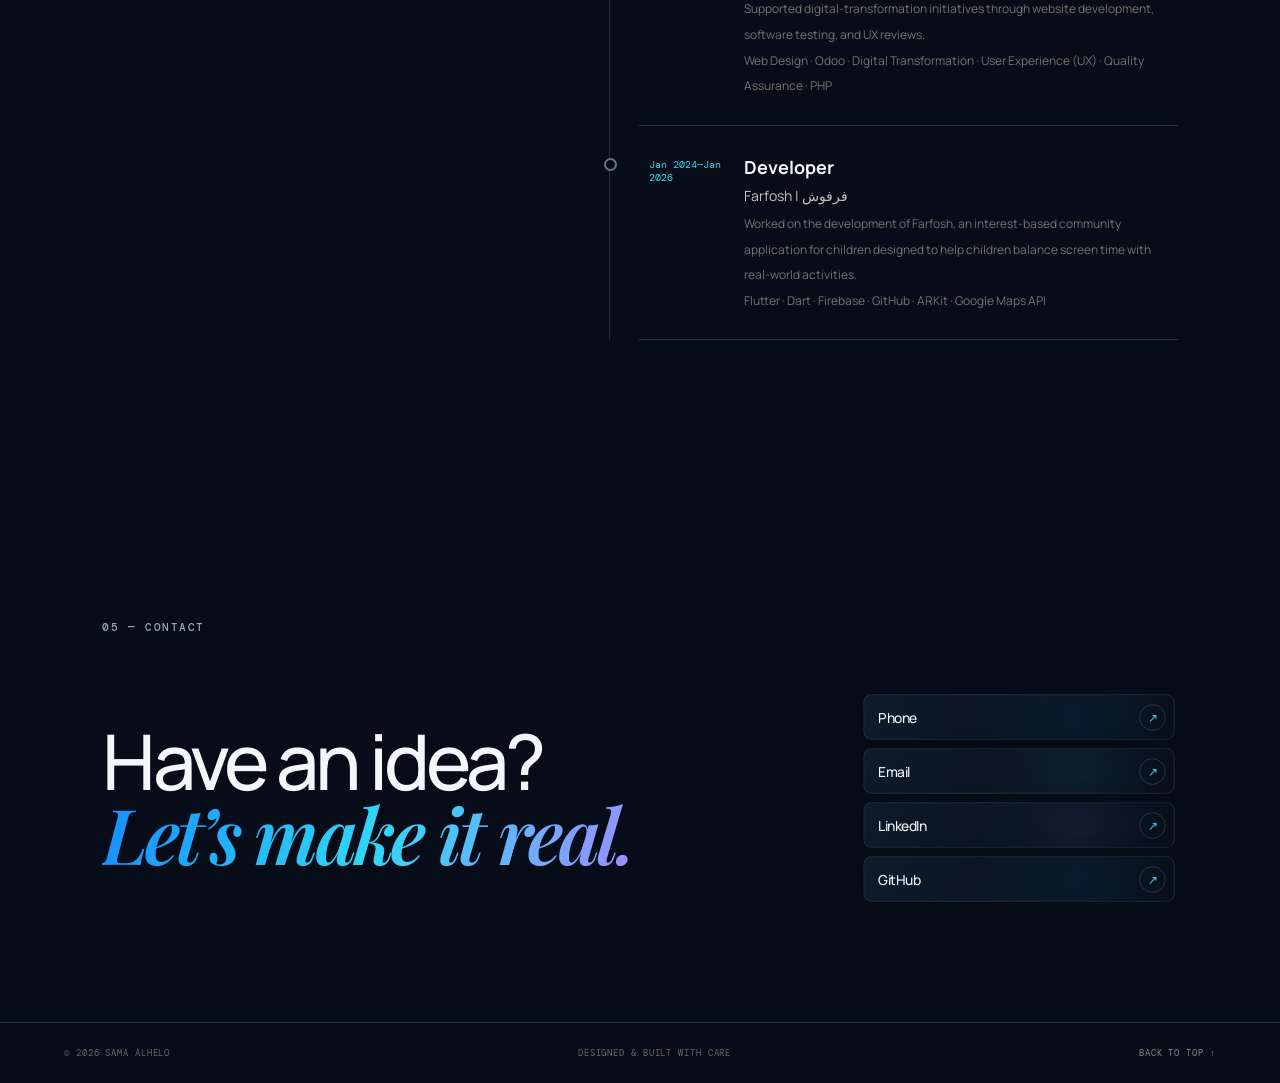
==== commit 254bb460: "Update Ensan technologies" ====
--- a/index.html
+++ b/index.html
@@ -114,7 +114,7 @@
           <span class="timeline-progress" aria-hidden="true"></span>
           <article><time>Sep 2026—Present</time><div><h3>Full Stack Engineer</h3><p>MyTrip</p><span>Contributing to MyTrip’s mobile application and backend services for travel assistance.<br>Flutter · PostgreSQL · Swift REST APIs · Postman</span></div></article>
           <article><time>Jun 2026—Present</time><div><h3>Full Stack Engineer</h3><p>AfaaqWare · Internship</p><span>Working in frontend and backend development, with a focus on maintainable architecture and collaborative software development.<br>React.js · TypeScript · Agile Methodologies · GitFlow · API · REST APIs · Express.js · Node.js</span></div></article>
-          <article><time>Jan 2025—Jan 2026</time><div><h3>Software Engineer</h3><p>Ensan Charity Committee for Orphans cares · Internship</p><span>Supported digital-transformation initiatives through website development, software testing, and UX reviews.<br>Odoo · PHP · MySQL · XAMPP · Web Design</span></div></article>
+          <article><time>Jan 2025—Jan 2026</time><div><h3>Software Engineer</h3><p>Ensan Charity Committee for Orphans cares · Internship</p><span>Supported digital-transformation initiatives through website development, software testing, and UX reviews.<br>Web Design · Odoo · Digital Transformation · User Experience (UX) · Quality Assurance · PHP</span></div></article>
           <article><time>Jan 2024—Jan 2026</time><div><h3>Developer</h3><p>Farfosh | فرفوش</p><span>Worked on the development of Farfosh, an interest-based community application for children designed to help children balance screen time with real-world activities.<br>Flutter · Dart · Firebase · GitHub · ARKit · Google Maps API</span></div></article>
         </div>
       </div>
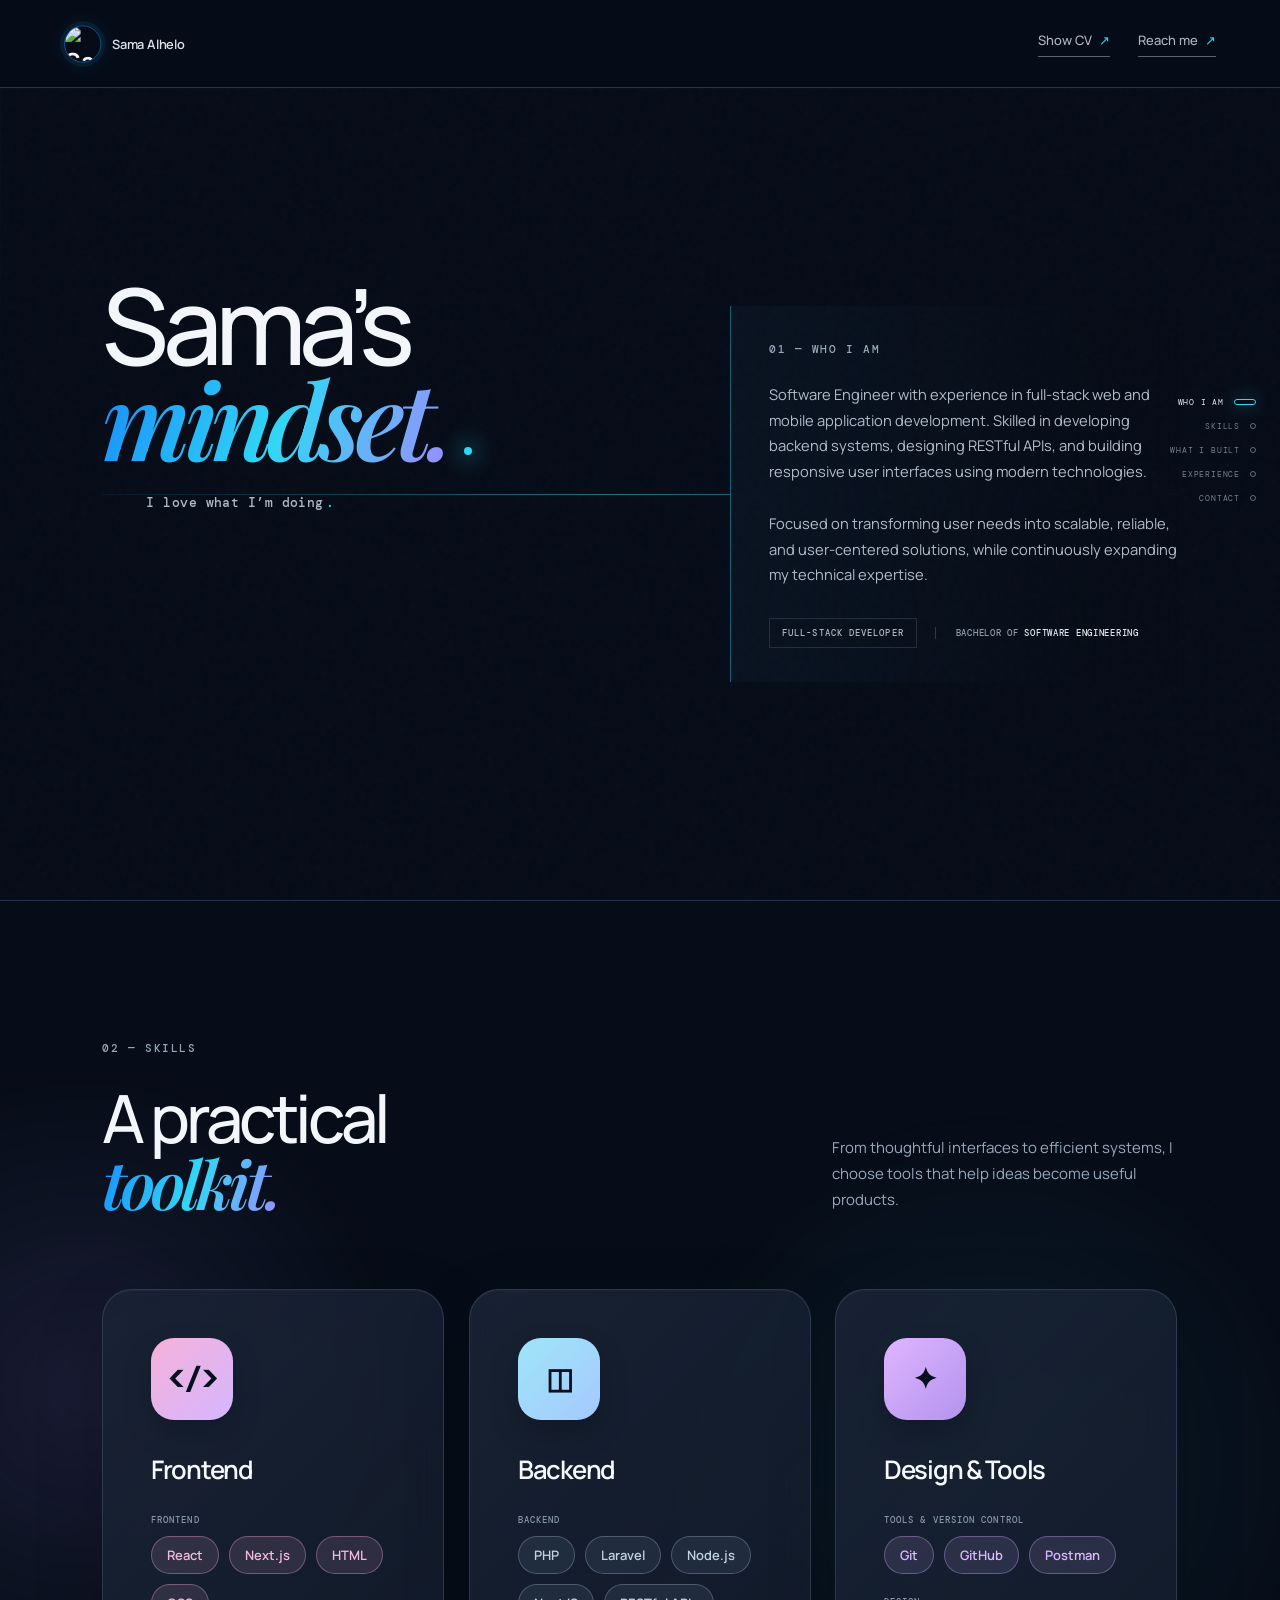
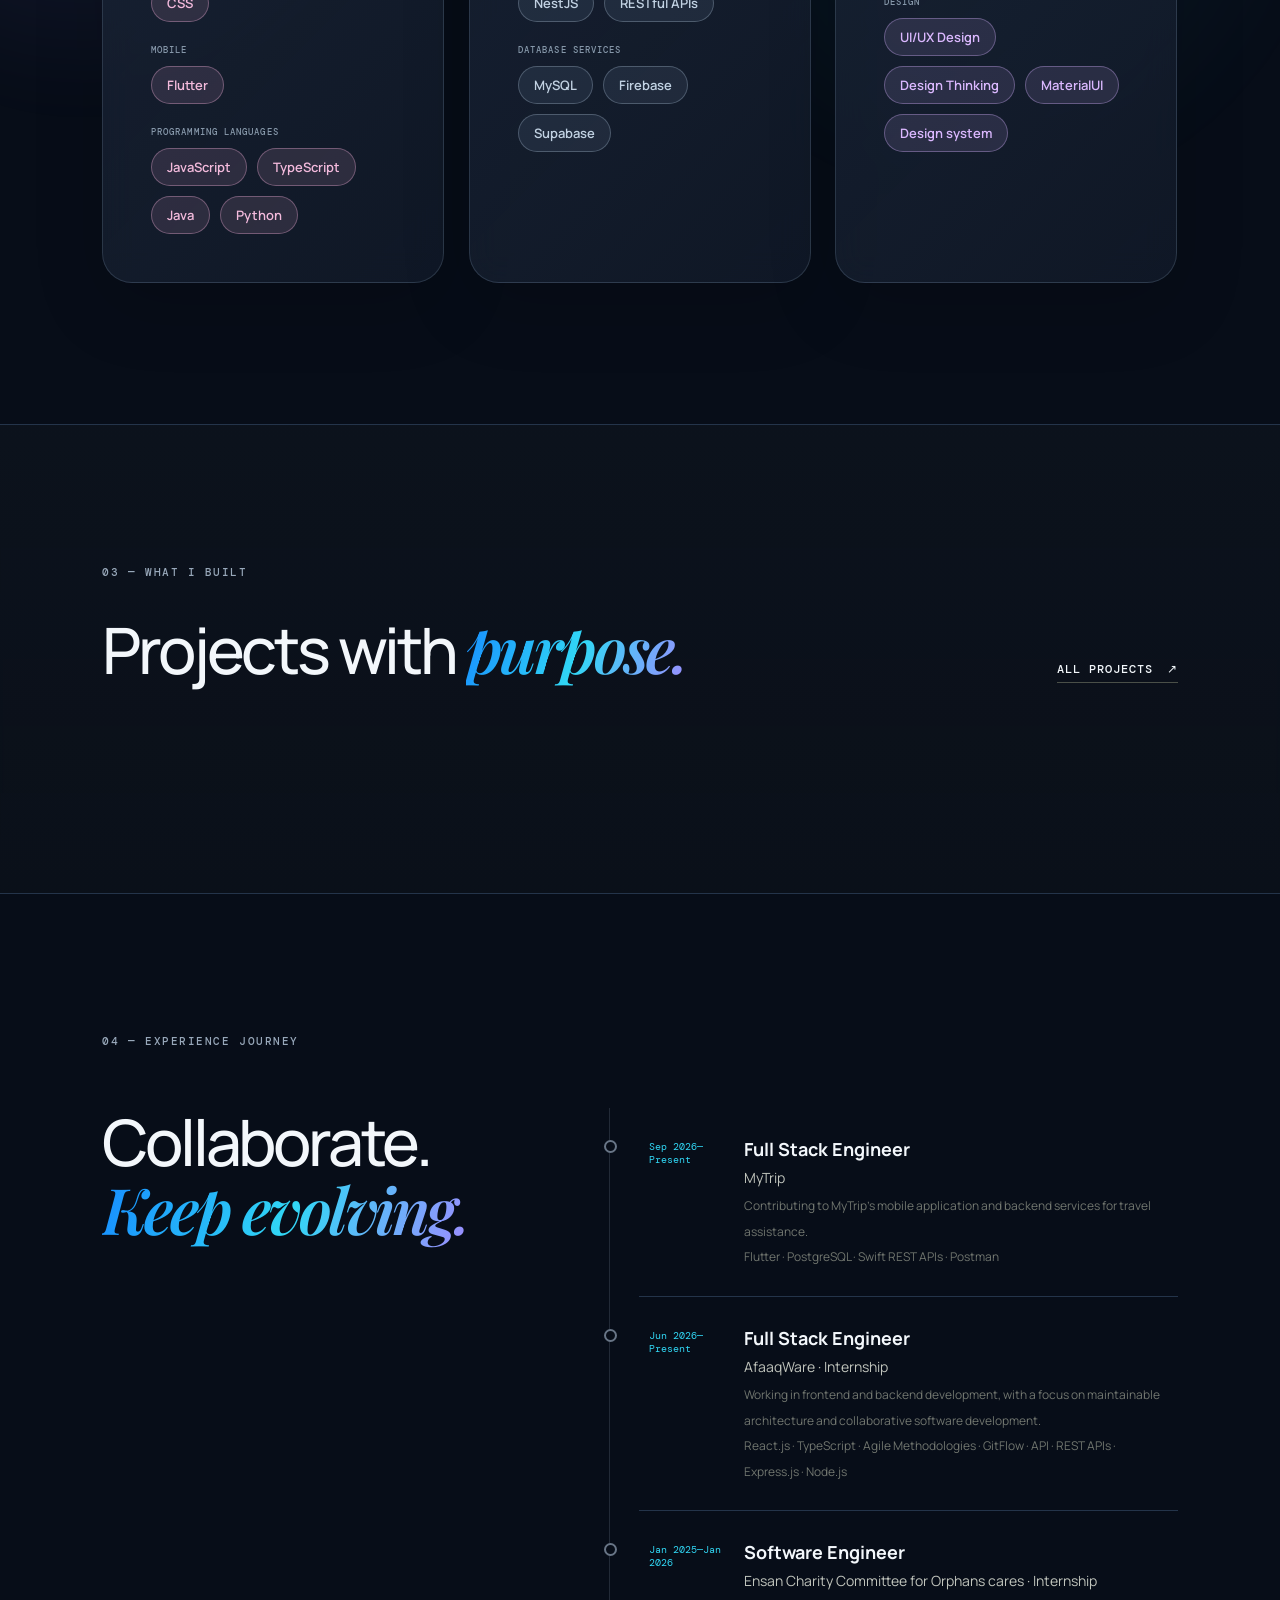
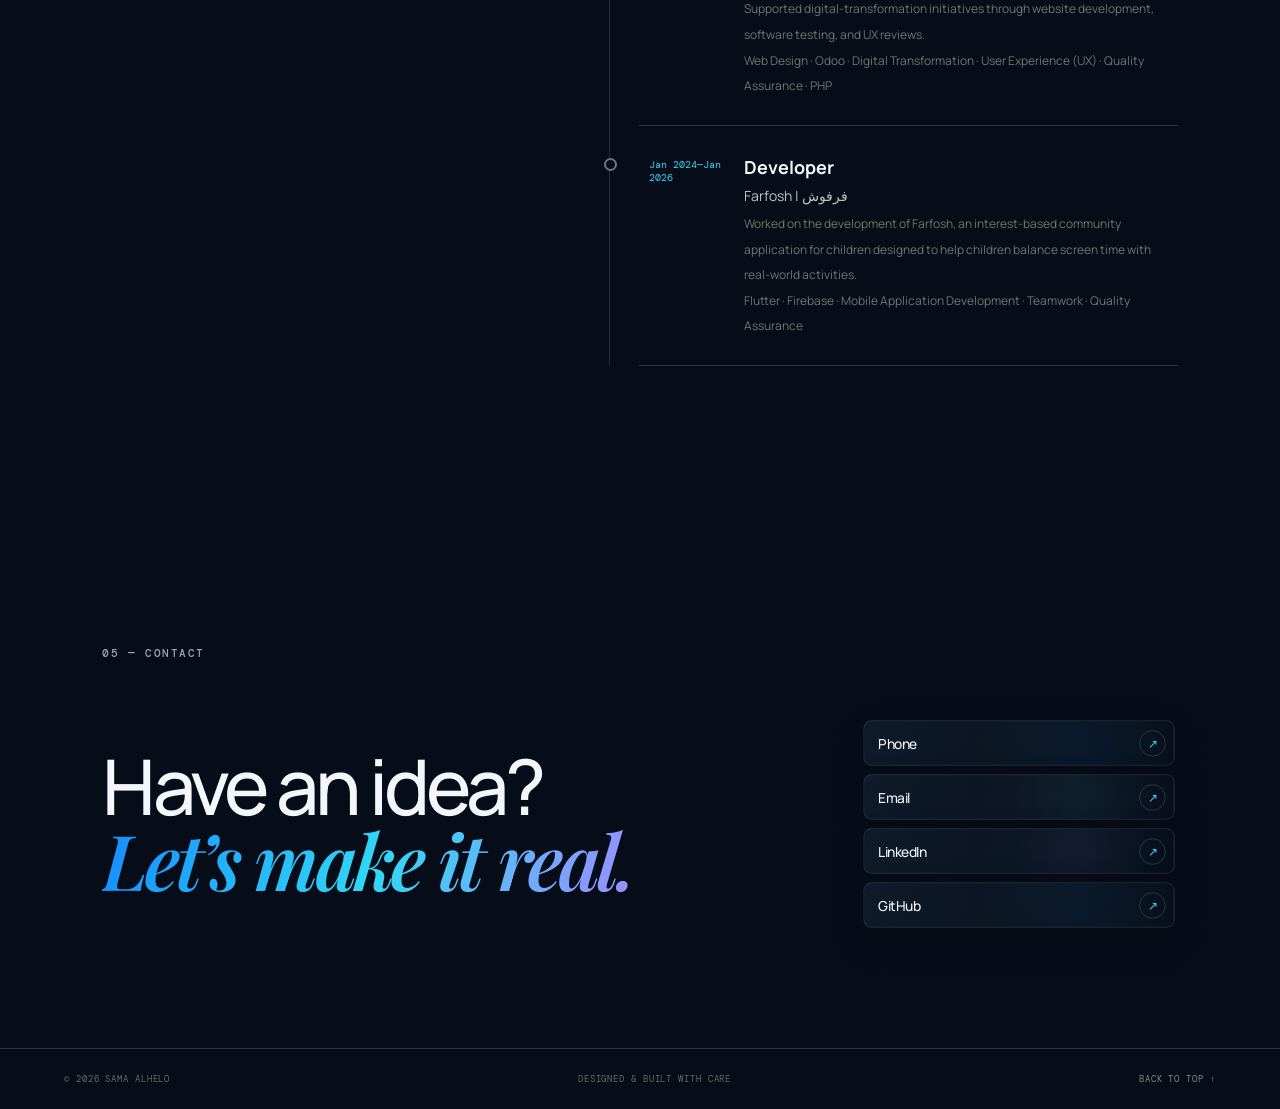
==== commit f685a37e: "Update Farfosh technologies" ====
--- a/index.html
+++ b/index.html
@@ -115,7 +115,7 @@
           <article><time>Sep 2026—Present</time><div><h3>Full Stack Engineer</h3><p>MyTrip</p><span>Contributing to MyTrip’s mobile application and backend services for travel assistance.<br>Flutter · PostgreSQL · Swift REST APIs · Postman</span></div></article>
           <article><time>Jun 2026—Present</time><div><h3>Full Stack Engineer</h3><p>AfaaqWare · Internship</p><span>Working in frontend and backend development, with a focus on maintainable architecture and collaborative software development.<br>React.js · TypeScript · Agile Methodologies · GitFlow · API · REST APIs · Express.js · Node.js</span></div></article>
           <article><time>Jan 2025—Jan 2026</time><div><h3>Software Engineer</h3><p>Ensan Charity Committee for Orphans cares · Internship</p><span>Supported digital-transformation initiatives through website development, software testing, and UX reviews.<br>Web Design · Odoo · Digital Transformation · User Experience (UX) · Quality Assurance · PHP</span></div></article>
-          <article><time>Jan 2024—Jan 2026</time><div><h3>Developer</h3><p>Farfosh | فرفوش</p><span>Worked on the development of Farfosh, an interest-based community application for children designed to help children balance screen time with real-world activities.<br>Flutter · Dart · Firebase · GitHub · ARKit · Google Maps API</span></div></article>
+          <article><time>Jan 2024—Jan 2026</time><div><h3>Developer</h3><p>Farfosh | فرفوش</p><span>Worked on the development of Farfosh, an interest-based community application for children designed to help children balance screen time with real-world activities.<br>Flutter · Firebase · Mobile Application Development · Teamwork · Quality Assurance</span></div></article>
         </div>
       </div>
     </section>
